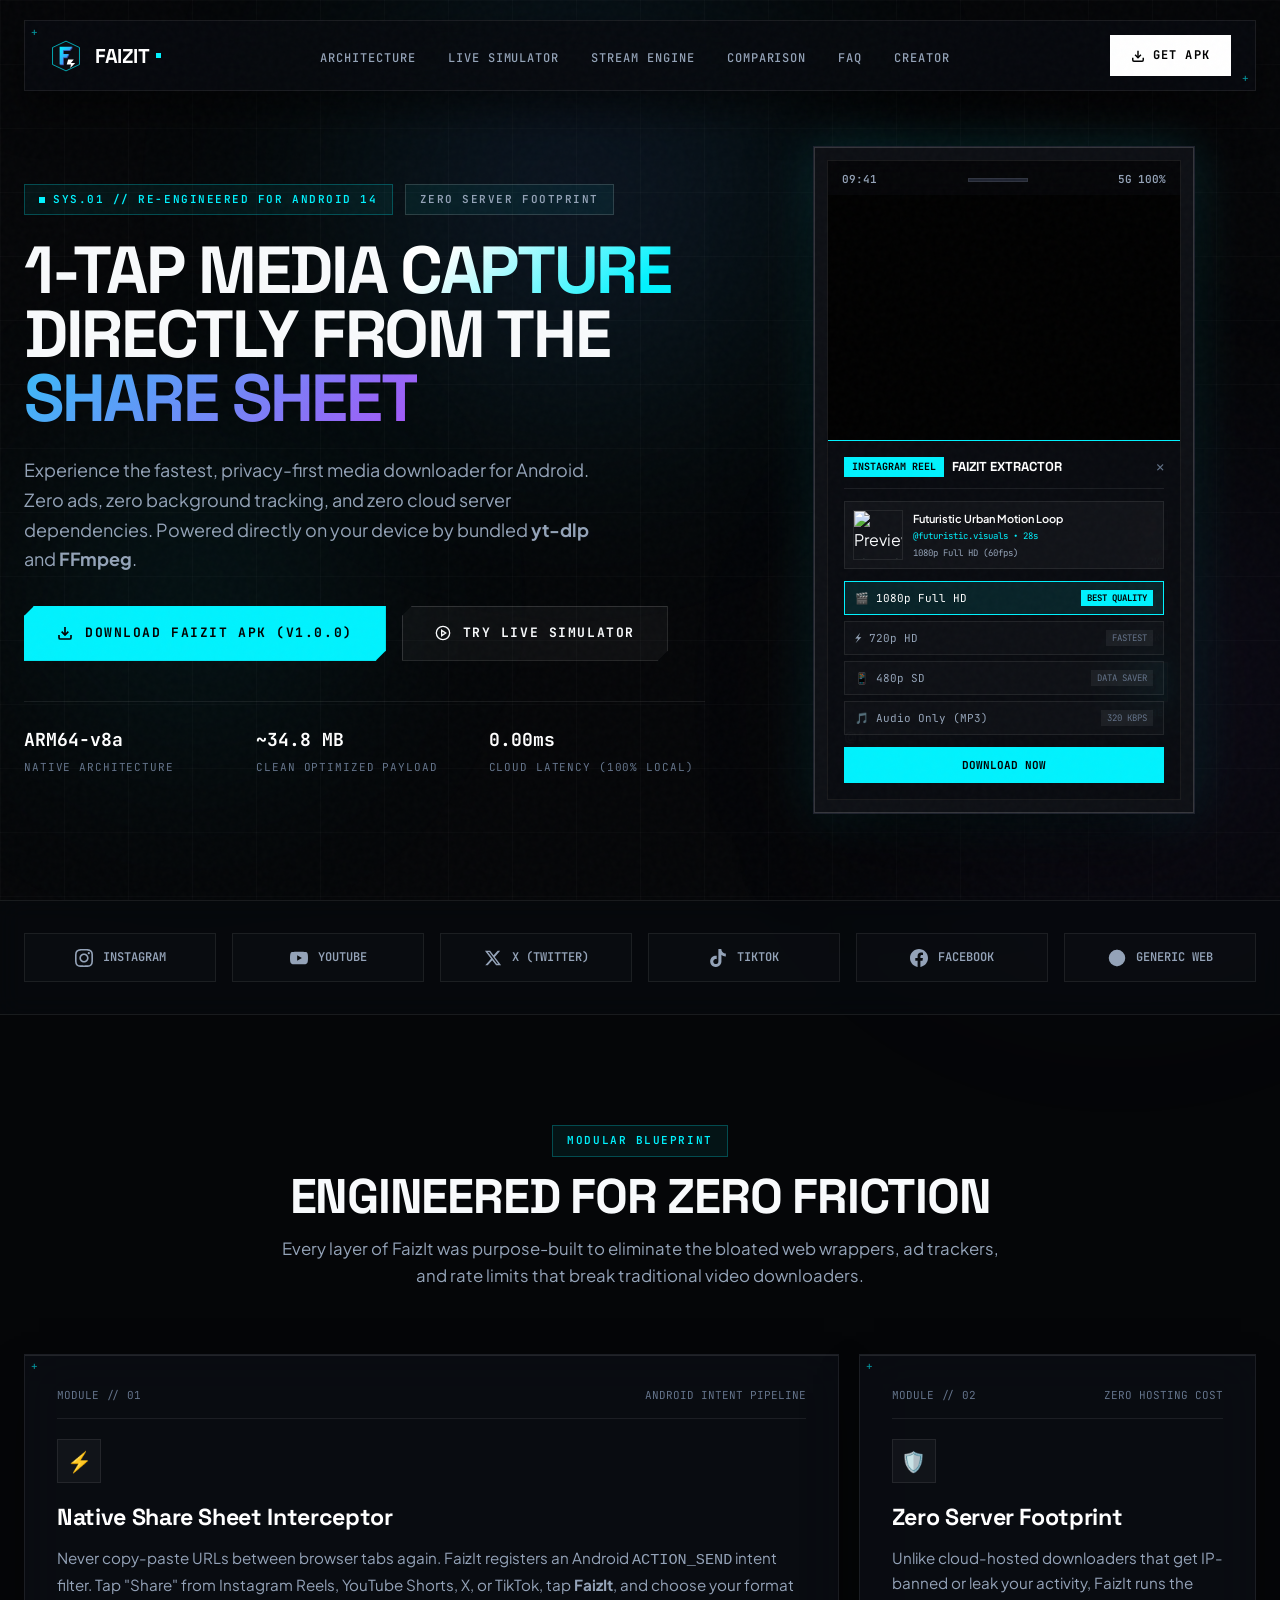
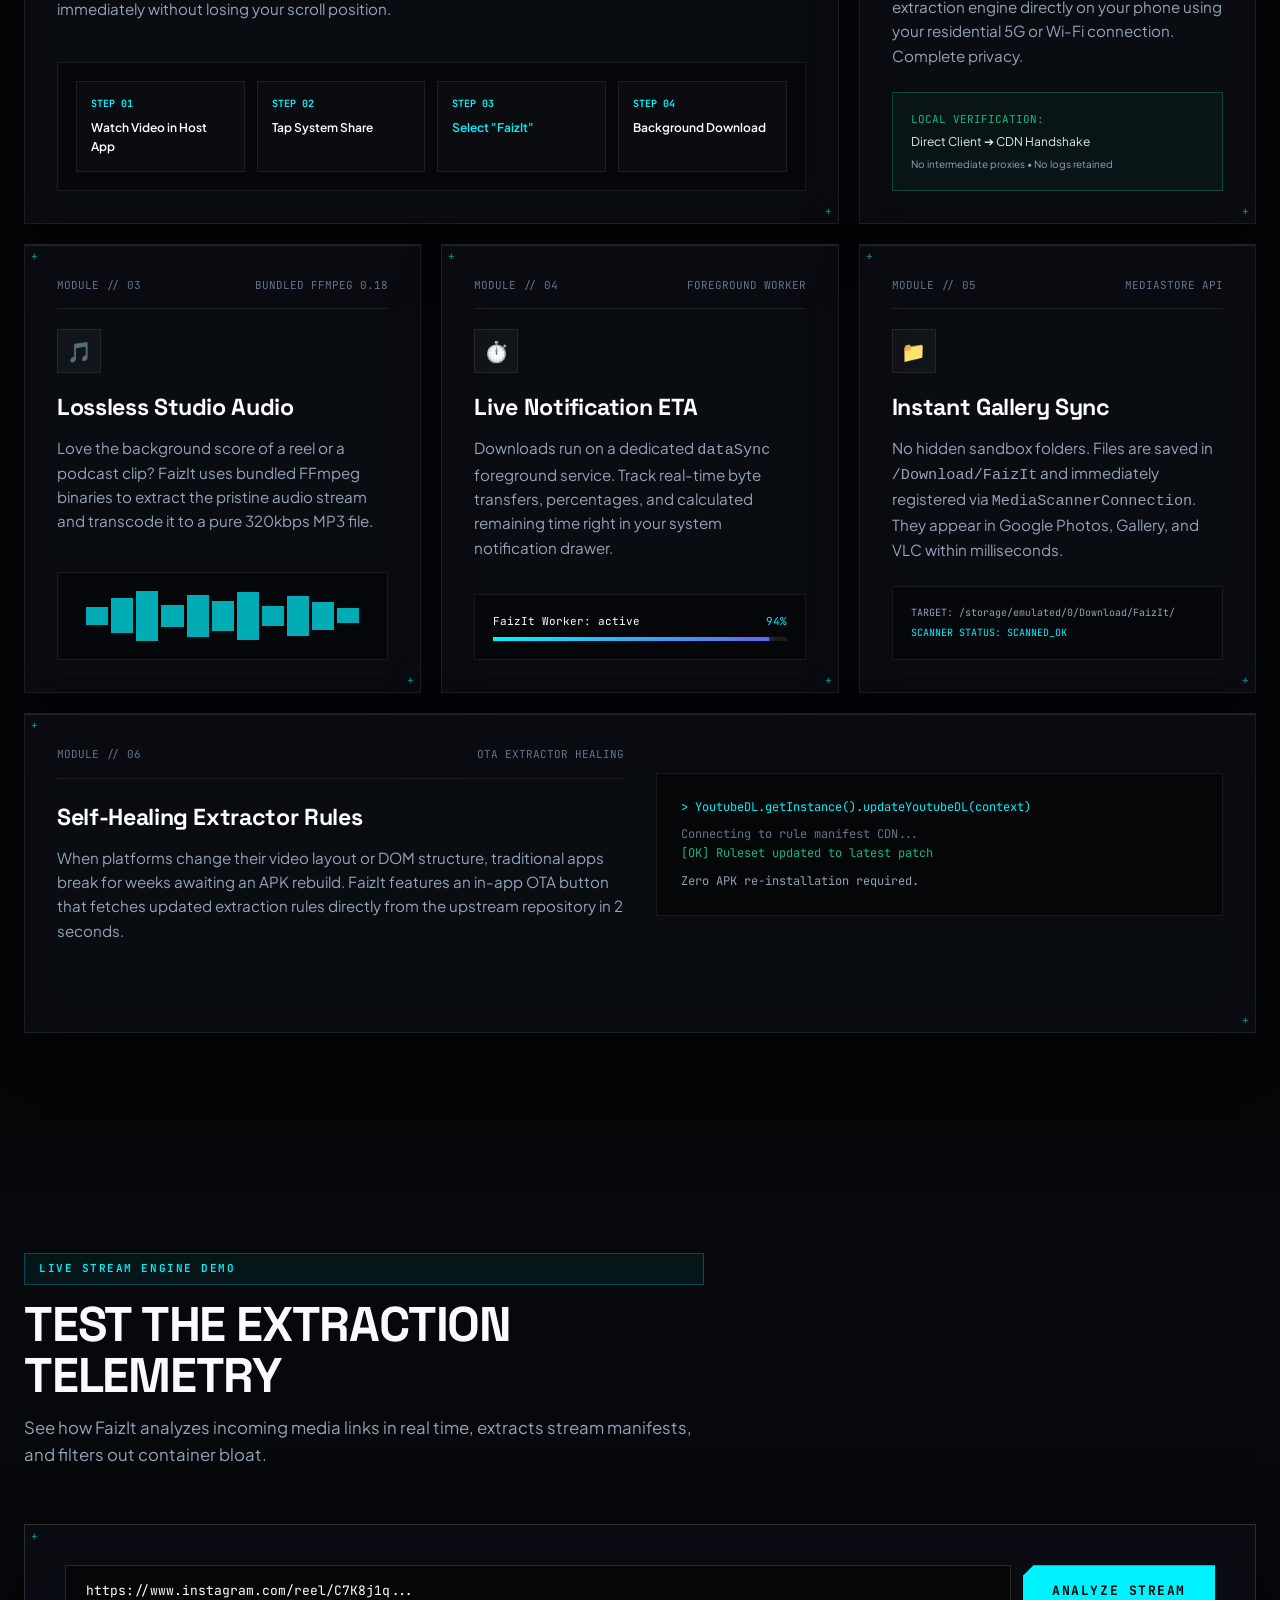
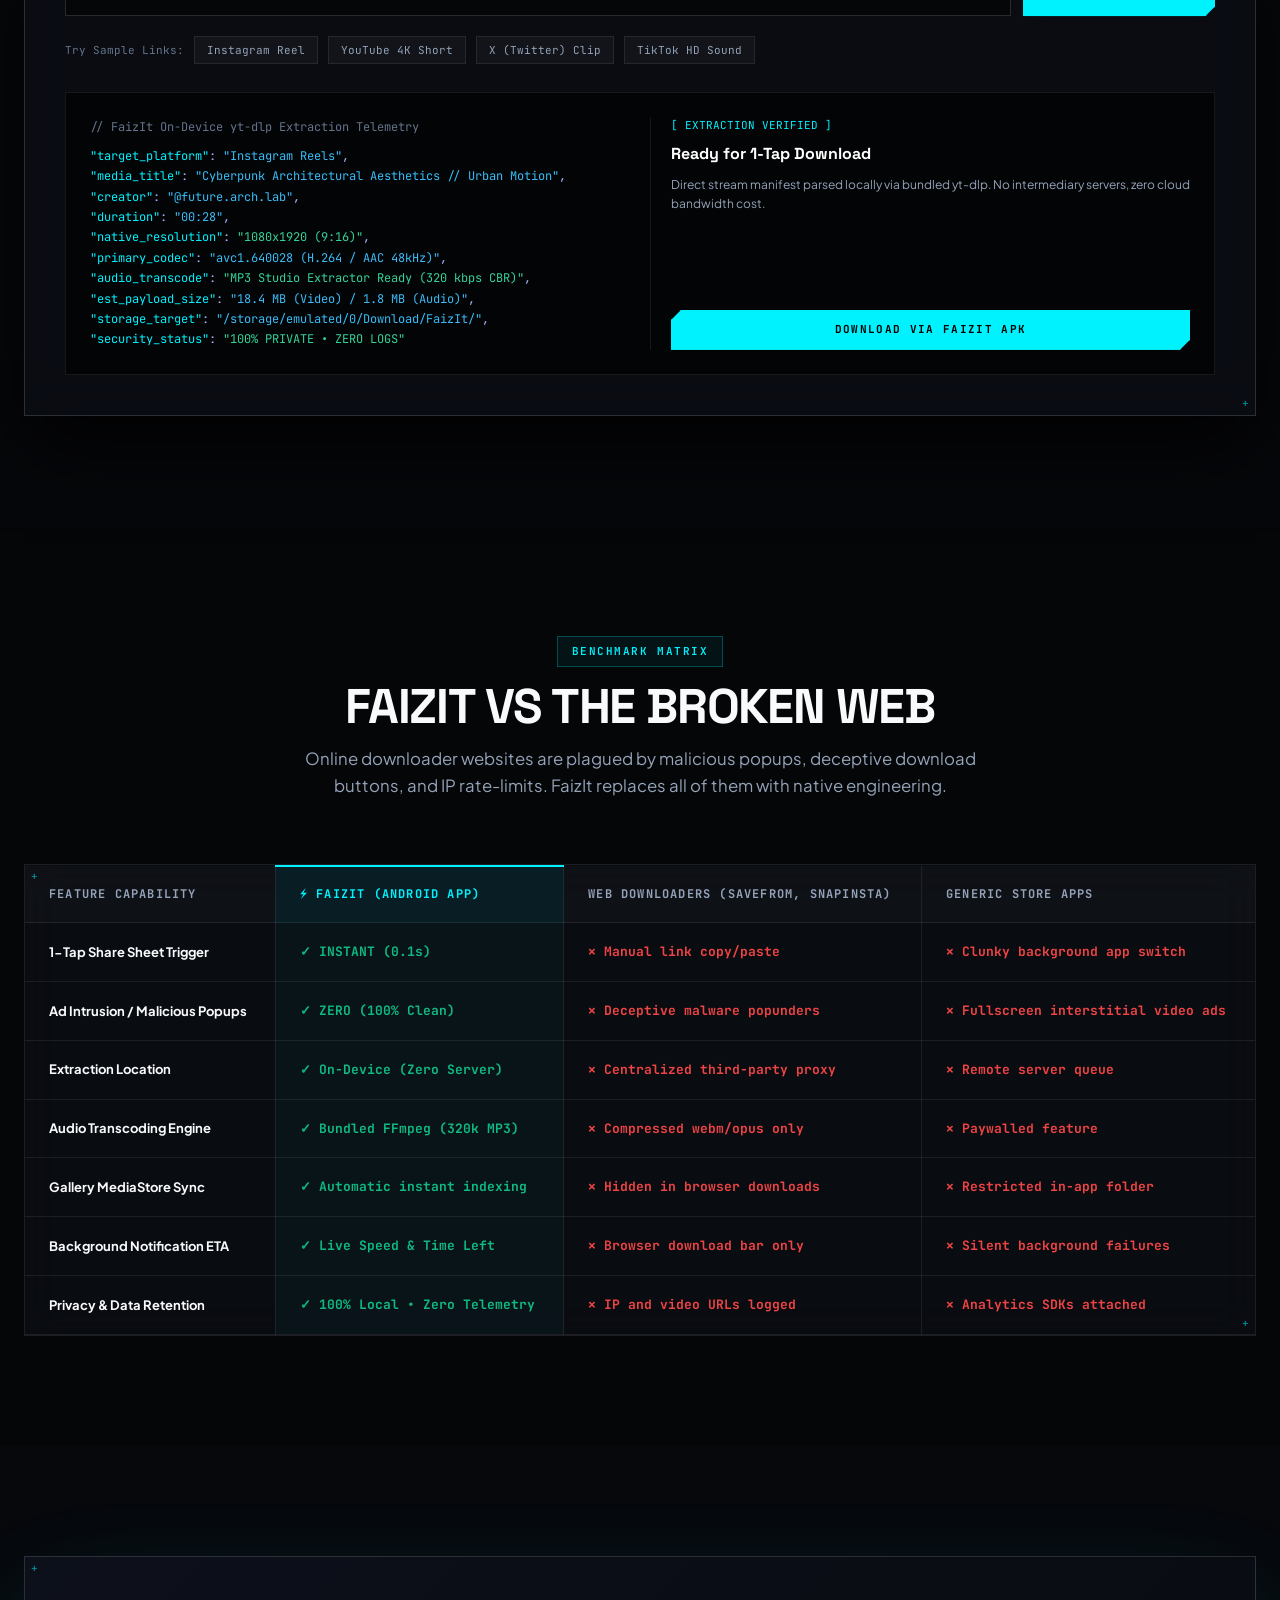
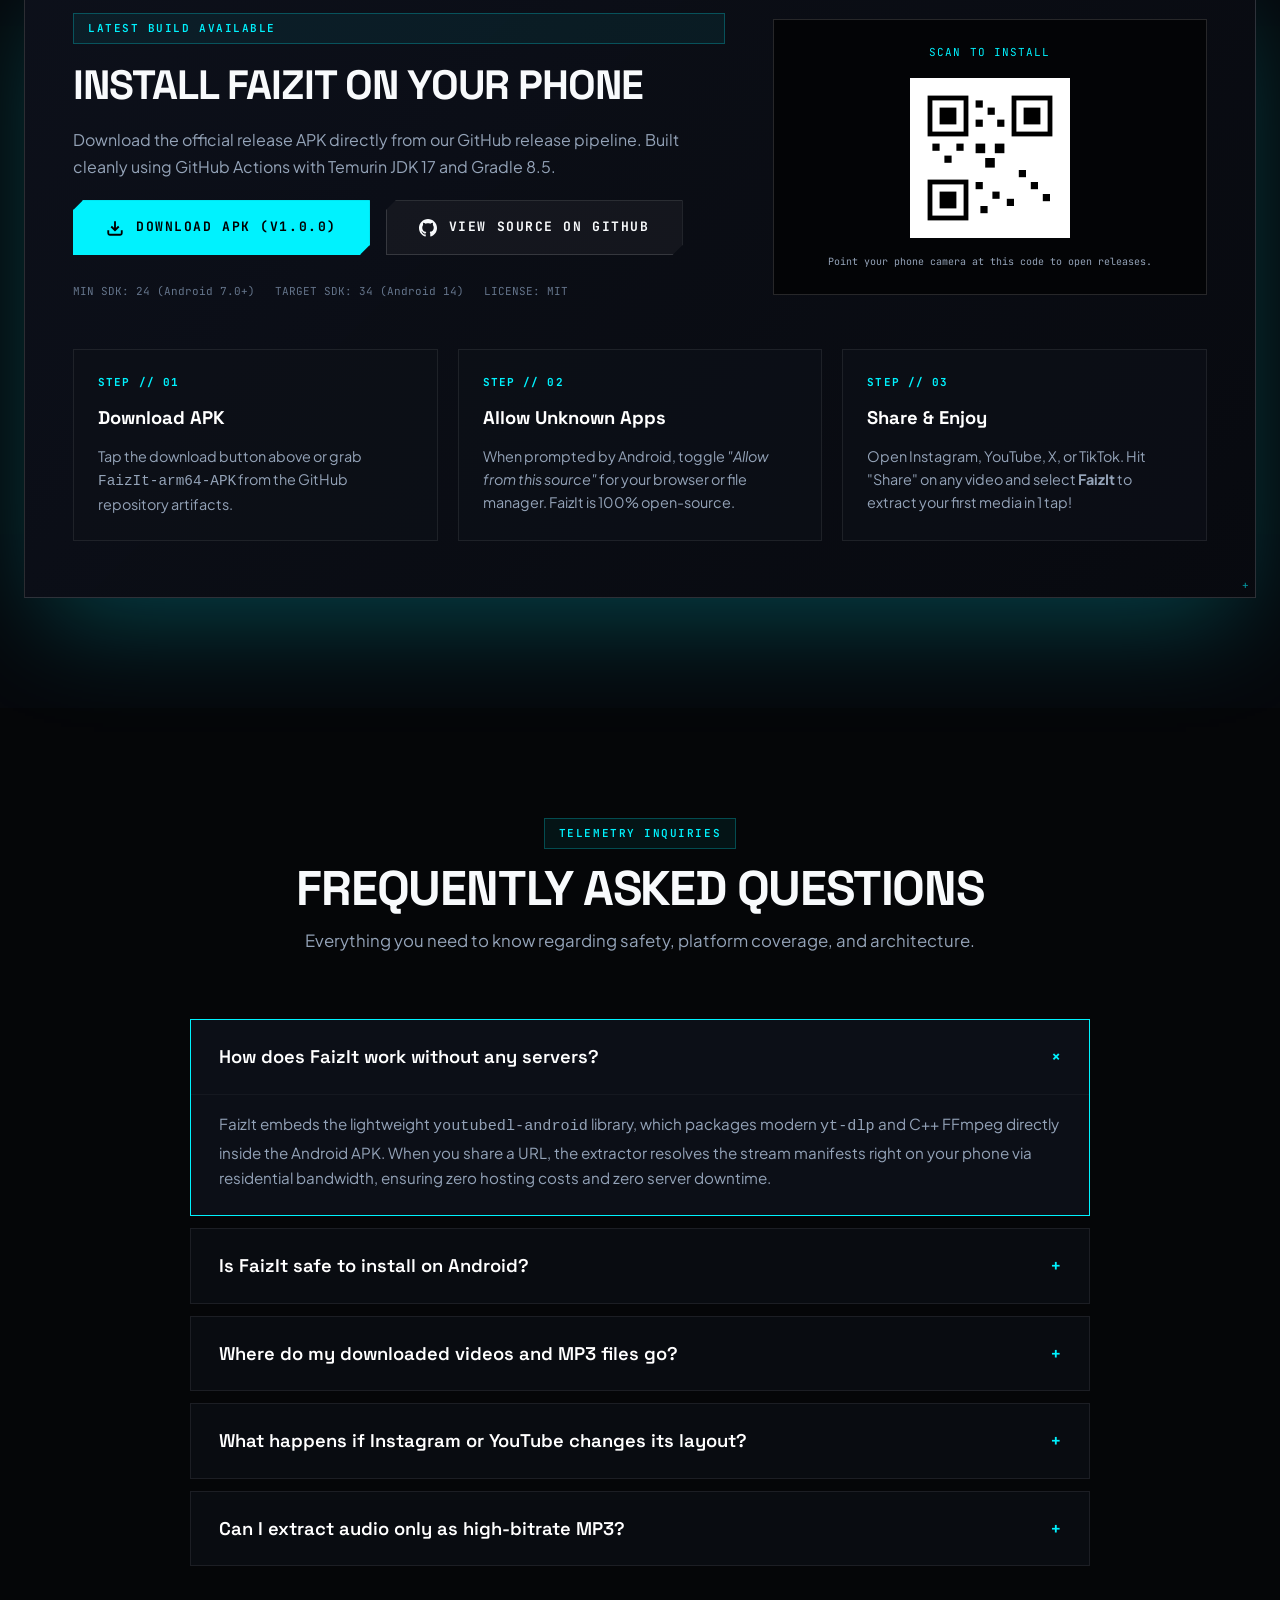
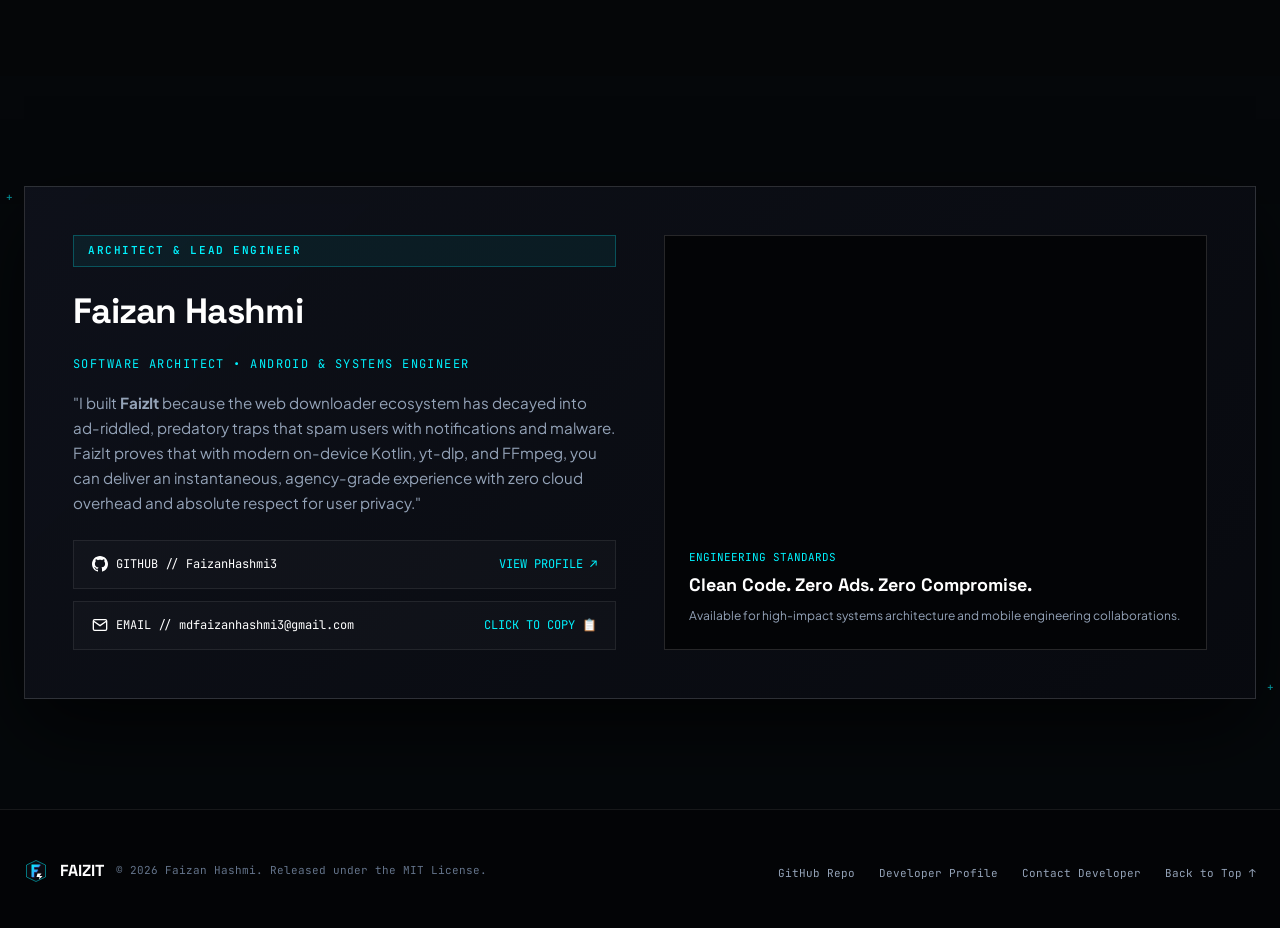
==== website/index.html @ c13c655e "feat: rebrand to FaizIt, update vector logo, and build Awwwards-tier dark glassmorphism marketing we" ====
<!DOCTYPE html>
<html lang="en">
<head>
  <meta charset="UTF-8">
  <meta name="viewport" content="width=device-width, initial-scale=1.0">
  <title>FaizIt — Ultra-Fast 1-Tap Media Extractor & Downloader for Android</title>
  
  <!-- SEO & OpenGraph Metadata -->
  <meta name="description" content="FaizIt is a high-performance, privacy-first Android application that enables instant, 1-tap video and audio extraction from Instagram Reels, YouTube, X (Twitter), TikTok, and Facebook directly via Android's native Share Sheet. Architected by Faizan Hashmi.">
  <meta name="keywords" content="FaizIt, Video Downloader, Android APK, Instagram Reels Downloader, YouTube Shorts Downloader, yt-dlp Android, Faizan Hashmi">
  <meta name="author" content="Faizan Hashmi">
  <meta property="og:title" content="FaizIt — 1-Tap Media Extractor for Android">
  <meta property="og:description" content="Instant 1-tap media downloader with zero server latency, on-device yt-dlp + FFmpeg engine, and native Share Sheet overlay.">
  <meta property="og:type" content="website">
  <meta property="og:image" content="https://images.unsplash.com/photo-1618005182384-a83a8bd57fbe?auto=format&fit=crop&w=1200&q=80">
  
  <!-- Favicon matching the brand logo -->
  <link rel="icon" type="image/svg+xml" href="favicon.svg">
  
  <!-- Stylesheets -->
  <link rel="stylesheet" href="style.css">
</head>
<body>

  <!-- Film Grain Overlay for physical tactile texture -->
  <div class="noise-overlay" aria-hidden="true"></div>

  <!-- Cyber Grid Blueprint -->
  <div class="bg-blueprint" aria-hidden="true"></div>

  <!-- Ambient Light Orbs for Glassmorphism Depth -->
  <div class="ambient-glow-1" aria-hidden="true"></div>
  <div class="ambient-glow-2" aria-hidden="true"></div>
  <div class="ambient-glow-3" aria-hidden="true"></div>

  <!-- ==========================================================================
       NAVIGATION BAR (SHARP FLOATING OBSIDIAN BEZEL)
       ========================================================================== -->
  <header class="nav-wrapper">
    <div class="container">
      <nav class="nav-inner glass-panel crosshair-corner">
        <a href="#hero" class="brand-link" aria-label="FaizIt Home">
          <img src="favicon.svg" alt="FaizIt Logo" class="brand-logo-img">
          <span class="brand-title">FAIZIT<span class="brand-dot"></span></span>
        </a>

        <ul class="nav-links">
          <li><a href="#features">Architecture</a></li>
          <li><a href="#simulator">Live Simulator</a></li>
          <li><a href="#sandbox">Stream Engine</a></li>
          <li><a href="#matrix">Comparison</a></li>
          <li><a href="#faq">FAQ</a></li>
          <li><a href="#creator">Creator</a></li>
        </ul>

        <div class="nav-actions">
          <a href="#download" class="btn-nav-download">
            <svg width="14" height="14" viewBox="0 0 24 24" fill="none" stroke="currentColor" stroke-width="2.5"><path d="M21 15v4a2 2 0 0 1-2 2H5a2 2 0 0 1-2-2v-4"/><polyline points="7 10 12 15 17 10"/><line x1="12" y1="15" x2="12" y2="3"/></svg>
            GET APK
          </a>
          <button class="mobile-menu-toggle" aria-expanded="false" aria-label="Toggle navigation">
            ☰ MENU
          </button>
        </div>
      </nav>
    </div>
  </header>

  <!-- ==========================================================================
       HERO SECTION: 1-TAP MEDIA EXTRACTOR
       ========================================================================== -->
  <section id="hero" class="hero-section">
    <div class="container">
      <div class="hero-grid">
        
        <!-- Left: Textual Telemetry & Core Proposition -->
        <div class="hero-content">
          <div class="hero-eyebrow-row">
            <span class="badge-telemetry">
              <span class="pulse-dot"></span>
              SYS.01 // RE-ENGINEERED FOR ANDROID 14
            </span>
            <span class="badge-telemetry" style="border-color: rgba(255,255,255,0.15); color: var(--text-secondary);">
              ZERO SERVER FOOTPRINT
            </span>
          </div>

          <h1 class="hero-title">
            1-Tap Media <span class="gradient-text-cyan">Capture</span> Directly from the <span class="gradient-text-purple">Share Sheet</span>
          </h1>

          <p class="hero-description">
            Experience the fastest, privacy-first media downloader for Android. Zero ads, zero background tracking, and zero cloud server dependencies. Powered directly on your device by bundled <strong>yt-dlp</strong> and <strong>FFmpeg</strong>.
          </p>

          <div class="hero-cta-group">
            <a href="#download" class="btn-chamfer">
              <svg width="16" height="16" viewBox="0 0 24 24" fill="none" stroke="currentColor" stroke-width="2.5"><path d="M21 15v4a2 2 0 0 1-2 2H5a2 2 0 0 1-2-2v-4"/><polyline points="7 10 12 15 17 10"/><line x1="12" y1="15" x2="12" y2="3"/></svg>
              DOWNLOAD FAIZIT APK (v1.0.0)
            </a>
            <a href="#simulator" class="btn-chamfer btn-chamfer-secondary">
              <svg width="16" height="16" viewBox="0 0 24 24" fill="none" stroke="currentColor" stroke-width="2"><circle cx="12" cy="12" r="10"/><polygon points="10 8 16 12 10 16 10 8"/></svg>
              TRY LIVE SIMULATOR
            </a>
          </div>

          <!-- Technical Specs Strip -->
          <div class="hero-specs-row">
            <div class="spec-item">
              <span class="spec-val">ARM64-v8a</span>
              <span class="spec-lbl">Native Architecture</span>
            </div>
            <div class="spec-item">
              <span class="spec-val">~34.8 MB</span>
              <span class="spec-lbl">Clean Optimized Payload</span>
            </div>
            <div class="spec-item">
              <span class="spec-val">0.00ms</span>
              <span class="spec-lbl">Cloud Latency (100% Local)</span>
            </div>
          </div>
        </div>

        <!-- Right: Interactive Smartphone Chassis Mockup -->
        <div class="phone-mockup-wrapper" id="simulator">
          <div class="phone-outer-chassis">
            <div class="phone-screen">
              
              <!-- System Status Bar -->
              <div class="phone-status-bar">
                <span>09:41</span>
                <div class="phone-camera-hole"></div>
                <div style="display: flex; gap: 6px; align-items: center;">
                  <span>5G</span>
                  <span>100%</span>
                </div>
              </div>

              <!-- Host App View (Simulated Instagram / Video Stream) -->
              <div class="phone-host-app">
                <div class="host-app-overlay"></div>

                <!-- Host App Right-Hand Floating Actions -->
                <div class="host-side-actions">
                  <div class="host-action-btn">
                    <div class="host-icon-circle">❤️</div>
                    <span>142K</span>
                  </div>
                  <div class="host-action-btn">
                    <div class="host-icon-circle">💬</div>
                    <span>1.8K</span>
                  </div>
                  <!-- The Trigger for FaizIt -->
                  <button class="host-action-btn share-active" id="simShareTrigger" title="Click to simulate Share to FaizIt">
                    <div class="host-icon-circle">
                      <svg width="18" height="18" viewBox="0 0 24 24" fill="none" stroke="currentColor" stroke-width="2.5"><circle cx="18" cy="5" r="3"/><circle cx="6" cy="12" r="3"/><circle cx="18" cy="19" r="3"/><line x1="8.59" y1="13.51" x2="15.42" y2="17.49"/><line x1="15.41" y1="6.51" x2="8.59" y2="10.49"/></svg>
                    </div>
                    <span style="color: var(--accent-cyan); font-weight: 700;">SHARE</span>
                  </button>
                </div>

                <!-- Bottom User Attribution -->
                <div class="host-caption">
                  <div class="host-user">
                    <span>@futuristic.visuals</span>
                    <span style="font-size: 10px; color: var(--accent-cyan);">• Follow</span>
                  </div>
                  <p class="host-desc">Supersonic neon flow in high density. Tap the glowing Share button to extract! ⚡</p>
                </div>

                <!-- FaizIt Transparent Bottom Sheet Overlay (Interactive) -->
                <div class="sim-sheet-container" id="simBottomSheet">
                  <div class="sim-sheet-header">
                    <div style="display: flex; align-items: center; gap: 8px;">
                      <span class="sim-sheet-badge">INSTAGRAM REEL</span>
                      <span class="sim-sheet-title">FAIZIT EXTRACTOR</span>
                    </div>
                    <button id="simSheetClose" style="background: none; border: none; color: #64748B; font-family: var(--font-mono); font-size: 14px; cursor: pointer;">✕</button>
                  </div>

                  <!-- Video Preview Card -->
                  <div class="sim-meta-card">
                    <img src="https://images.unsplash.com/photo-1618005182384-a83a8bd57fbe?auto=format&fit=crop&w=120&q=80" alt="Preview Thumbnail" class="sim-meta-thumb">
                    <div class="sim-meta-info">
                      <span class="sim-meta-title" id="simMetaTitle">Futuristic Urban Motion Loop</span>
                      <span class="sim-meta-channel">@futuristic.visuals • 28s</span>
                      <span style="font-family: var(--font-mono); font-size: 9px; color: #94A3B8;" id="simMetaFormat">1080p Full HD (60fps)</span>
                    </div>
                  </div>

                  <!-- Sharp Format Selector List -->
                  <div class="sim-formats-list">
                    <button class="sim-format-btn active" data-format="1080p">
                      <span>🎬 1080p Full HD</span>
                      <span class="format-tag">BEST QUALITY</span>
                    </button>
                    <button class="sim-format-btn" data-format="720p">
                      <span>⚡ 720p HD</span>
                      <span class="format-tag">FASTEST</span>
                    </button>
                    <button class="sim-format-btn" data-format="480p">
                      <span>📱 480p SD</span>
                      <span class="format-tag">DATA SAVER</span>
                    </button>
                    <button class="sim-format-btn" data-format="audio">
                      <span>🎵 Audio Only (MP3)</span>
                      <span class="format-tag">320 KBPS</span>
                    </button>
                  </div>

                  <!-- Download Progress Bar Box -->
                  <div class="sim-progress-box" id="simProgressBox" style="display: none;">
                    <div class="sim-progress-stats">
                      <span id="simProgressPercent">0%</span>
                      <span id="simProgressSpeed">18.4 MB/s • ETA: 2s</span>
                    </div>
                    <div class="sim-progress-track">
                      <div class="sim-progress-fill" id="simProgressFill"></div>
                    </div>
                  </div>

                  <!-- Action Trigger -->
                  <button class="sim-action-btn" id="simDownloadAction">DOWNLOAD NOW</button>
                </div>

              </div>

            </div>
          </div>
        </div>

      </div>
    </div>
  </section>

  <!-- ==========================================================================
       SUPPORTED PLATFORMS MARQUEE (NO APPS RESTRICTED)
       ========================================================================== -->
  <section class="platforms-strip">
    <div class="container">
      <div class="platform-grid">
        <div class="platform-card">
          <svg viewBox="0 0 24 24"><path d="M12 2.163c3.204 0 3.584.012 4.85.07 3.252.148 4.771 1.691 4.919 4.919.058 1.265.069 1.645.069 4.849 0 3.205-.012 3.584-.069 4.849-.149 3.225-1.664 4.771-4.919 4.919-1.266.058-1.644.07-4.85.07-3.204 0-3.584-.012-4.849-.07-3.26-.149-4.771-1.699-4.919-4.92-.058-1.265-.07-1.644-.07-4.849 0-3.204.013-3.583.07-4.849.149-3.227 1.664-4.771 4.919-4.919 1.266-.057 1.645-.069 4.849-.069zm0-2.163c-3.259 0-3.667.014-4.947.072-4.358.2-6.78 2.618-6.98 6.98-.059 1.281-.073 1.689-.073 4.948 0 3.259.014 3.668.072 4.948.2 4.358 2.618 6.78 6.98 6.98 1.281.058 1.689.072 4.948.072 3.259 0 3.668-.014 4.948-.072 4.354-.2 6.782-2.618 6.979-6.98.059-1.28.073-1.689.073-4.948 0-3.259-.014-3.667-.072-4.947-.196-4.354-2.617-6.78-6.979-6.98-1.281-.059-1.69-.073-4.949-.073zm0 5.838c-3.403 0-6.162 2.759-6.162 6.162s2.759 6.163 6.162 6.163 6.162-2.759 6.162-6.163c0-3.403-2.759-6.162-6.162-6.162zm0 10.162c-2.209 0-4-1.79-4-4 0-2.209 1.791-4 4-4s4 1.791 4 4c0 2.21-1.791 4-4 4zm6.406-11.845c-.796 0-1.441.645-1.441 1.44s.645 1.44 1.441 1.44c.795 0 1.439-.645 1.439-1.44s-.644-1.44-1.439-1.44z"/></svg>
          <span>INSTAGRAM</span>
        </div>
        <div class="platform-card">
          <svg viewBox="0 0 24 24"><path d="M23.498 6.186a3.016 3.016 0 0 0-2.122-2.136C19.505 3.545 12 3.545 12 3.545s-7.505 0-9.377.505A3.017 3.017 0 0 0 .502 6.186C0 8.07 0 12 0 12s0 3.93.502 5.814a3.016 3.016 0 0 0 2.122 2.136c1.871.505 9.376.505 9.376.505s7.505 0 9.377-.505a3.015 3.015 0 0 0 2.122-2.136C24 15.93 24 12 24 12s0-3.93-.502-5.814zM9.545 15.568V8.432L15.818 12l-6.273 3.568z"/></svg>
          <span>YOUTUBE</span>
        </div>
        <div class="platform-card">
          <svg viewBox="0 0 24 24"><path d="M18.244 2.25h3.308l-7.227 8.26 8.502 11.24H16.17l-5.214-6.817L4.99 21.75H1.68l7.73-8.835L1.254 2.25H8.08l4.713 6.231zm-1.161 17.52h1.833L7.084 4.126H5.117z"/></svg>
          <span>X (TWITTER)</span>
        </div>
        <div class="platform-card">
          <svg viewBox="0 0 24 24"><path d="M12.525.02c1.31-.02 2.61-.01 3.91-.02.08 1.53.63 3.09 1.75 4.17 1.12 1.11 2.7 1.62 4.24 1.79v4.03c-1.44-.05-2.89-.35-4.2-.97-.57-.26-1.1-.59-1.62-.93-.01 2.92.01 5.84-.02 8.75-.08 1.4-.54 2.79-1.35 3.94-1.31 1.92-3.58 3.17-5.91 3.21-1.43.08-2.86-.31-4.08-1.03-2.02-1.19-3.44-3.37-3.65-5.71-.02-.5-.03-1-.01-1.49.18-1.9 1.12-3.72 2.58-4.96 1.66-1.44 3.98-2.13 6.15-1.72.02 1.48-.04 2.96-.04 4.44-.99-.32-2.15-.23-3.02.37-.63.41-1.11 1.04-1.36 1.75-.21.51-.24 1.07-.14 1.61.24 1.64 1.82 3.02 3.5 2.87 1.12-.01 2.19-.66 2.77-1.61.19-.33.4-.67.41-1.06.1-1.79.06-3.57.07-5.36.01-4.03-.01-8.05.02-12.07z"/></svg>
          <span>TIKTOK</span>
        </div>
        <div class="platform-card">
          <svg viewBox="0 0 24 24"><path d="M24 12.073c0-6.627-5.373-12-12-12s-12 5.373-12 12c0 5.99 4.388 10.954 10.125 11.854v-8.385H7.078v-3.47h3.047V9.43c0-3.007 1.792-4.669 4.533-4.669 1.312 0 2.686.235 2.686.235v2.953H15.83c-1.491 0-1.956.925-1.956 1.874v2.25h3.328l-.532 3.47h-2.796v8.385C19.612 23.027 24 18.062 24 12.073z"/></svg>
          <span>FACEBOOK</span>
        </div>
        <div class="platform-card">
          <svg viewBox="0 0 24 24" fill="none" stroke="currentColor" stroke-width="2"><circle cx="12" cy="12" r="10"/><line x1="2" y1="12" x2="22" y2="12"/><path d="M12 2a15.3 15.3 0 0 1 4 10 15.3 15.3 0 0 1-4 10 15.3 15.3 0 0 1-4-10 15.3 15.3 0 0 1 4-10z"/></svg>
          <span>GENERIC WEB</span>
        </div>
      </div>
    </div>
  </section>

  <!-- ==========================================================================
       ARCHITECTURAL PILLARS (BENTO GRID - STRICT NULL-RADIUS)
       ========================================================================== -->
  <section id="features" class="section-block">
    <div class="container">
      <div class="section-header-centered">
        <span class="badge-telemetry">MODULAR BLUEPRINT</span>
        <h2 class="section-title">Engineered For Zero Friction</h2>
        <p class="section-subtitle">
          Every layer of FaizIt was purpose-built to eliminate the bloated web wrappers, ad trackers, and rate limits that break traditional video downloaders.
        </p>
      </div>

      <div class="bento-features-grid">
        
        <!-- Pillar 1: Native Share Sheet Interceptor (Span 8) -->
        <div class="bento-card bento-span-8 glass-panel crosshair-corner">
          <div>
            <div class="card-top-meta">
              <span>MODULE // 01</span>
              <span>ANDROID INTENT PIPELINE</span>
            </div>
            <div class="card-icon-box">⚡</div>
            <h3 class="card-headline">Native Share Sheet Interceptor</h3>
            <p class="card-copy">
              Never copy-paste URLs between browser tabs again. FaizIt registers an Android <code>ACTION_SEND</code> intent filter. Tap "Share" from Instagram Reels, YouTube Shorts, X, or TikTok, tap <strong>FaizIt</strong>, and choose your format immediately without losing your scroll position.
            </p>
          </div>

          <div class="card-visual-slot">
            <div class="share-flow-pipeline">
              <div class="pipeline-step">
                <span class="pipeline-num">STEP 01</span>
                <span class="pipeline-text">Watch Video in Host App</span>
              </div>
              <div class="pipeline-step">
                <span class="pipeline-num">STEP 02</span>
                <span class="pipeline-text">Tap System Share</span>
              </div>
              <div class="pipeline-step">
                <span class="pipeline-num">STEP 03</span>
                <span class="pipeline-text" style="color: var(--accent-cyan);">Select "FaizIt"</span>
              </div>
              <div class="pipeline-step">
                <span class="pipeline-num">STEP 04</span>
                <span class="pipeline-text">Background Download</span>
              </div>
            </div>
          </div>
        </div>

        <!-- Pillar 2: 100% On-Device Extraction (Span 4) -->
        <div class="bento-card bento-span-4 glass-panel crosshair-corner">
          <div>
            <div class="card-top-meta">
              <span>MODULE // 02</span>
              <span>ZERO HOSTING COST</span>
            </div>
            <div class="card-icon-box">🛡️</div>
            <h3 class="card-headline">Zero Server Footprint</h3>
            <p class="card-copy">
              Unlike cloud-hosted downloaders that get IP-banned or leak your activity, FaizIt runs the extraction engine directly on your phone using your residential 5G or Wi-Fi connection. Complete privacy.
            </p>
          </div>

          <div class="card-visual-slot" style="background: rgba(16, 185, 129, 0.05); border-color: rgba(16, 185, 129, 0.3);">
            <div style="font-family: var(--font-mono); font-size: 11px; color: #10B981; margin-bottom: 4px;">LOCAL VERIFICATION:</div>
            <div style="font-size: 12px; color: #E2E8F0;">Direct Client ➔ CDN Handshake</div>
            <div style="font-size: 10px; color: #94A3B8; margin-top: 4px;">No intermediate proxies • No logs retained</div>
          </div>
        </div>

        <!-- Pillar 3: Studio MP3 Audio Extractor (Span 4) -->
        <div class="bento-card bento-span-4 glass-panel crosshair-corner">
          <div>
            <div class="card-top-meta">
              <span>MODULE // 03</span>
              <span>BUNDLED FFMPEG 0.18</span>
            </div>
            <div class="card-icon-box">🎵</div>
            <h3 class="card-headline">Lossless Studio Audio</h3>
            <p class="card-copy">
              Love the background score of a reel or a podcast clip? FaizIt uses bundled FFmpeg binaries to extract the pristine audio stream and transcode it to a pure 320kbps MP3 file.
            </p>
          </div>

          <div class="card-visual-slot">
            <div class="audio-waveform-visual" id="waveformViz">
              <div class="wave-bar" style="height: 35%;"></div>
              <div class="wave-bar" style="height: 70%;"></div>
              <div class="wave-bar" style="height: 100%;"></div>
              <div class="wave-bar" style="height: 45%;"></div>
              <div class="wave-bar" style="height: 85%;"></div>
              <div class="wave-bar" style="height: 60%;"></div>
              <div class="wave-bar" style="height: 95%;"></div>
              <div class="wave-bar" style="height: 40%;"></div>
              <div class="wave-bar" style="height: 80%;"></div>
              <div class="wave-bar" style="height: 55%;"></div>
              <div class="wave-bar" style="height: 30%;"></div>
            </div>
          </div>
        </div>

        <!-- Pillar 4: Android Foreground Service with Real-time ETA (Span 4) -->
        <div class="bento-card bento-span-4 glass-panel crosshair-corner">
          <div>
            <div class="card-top-meta">
              <span>MODULE // 04</span>
              <span>FOREGROUND WORKER</span>
            </div>
            <div class="card-icon-box">⏱️</div>
            <h3 class="card-headline">Live Notification ETA</h3>
            <p class="card-copy">
              Downloads run on a dedicated <code>dataSync</code> foreground service. Track real-time byte transfers, percentages, and calculated remaining time right in your system notification drawer.
            </p>
          </div>

          <div class="card-visual-slot">
            <div style="font-family: var(--font-mono); font-size: 11px; display: flex; justify-content: space-between; margin-bottom: 6px;">
              <span style="color: #FFFFFF;">FaizIt Worker: active</span>
              <span style="color: var(--accent-cyan);">94%</span>
            </div>
            <div class="sim-progress-track">
              <div class="sim-progress-fill" style="width: 94%;"></div>
            </div>
          </div>
        </div>

        <!-- Pillar 5: MediaScanner Auto-Indexing (Span 4) -->
        <div class="bento-card bento-span-4 glass-panel crosshair-corner">
          <div>
            <div class="card-top-meta">
              <span>MODULE // 05</span>
              <span>MEDIASTORE API</span>
            </div>
            <div class="card-icon-box">📁</div>
            <h3 class="card-headline">Instant Gallery Sync</h3>
            <p class="card-copy">
              No hidden sandbox folders. Files are saved in <code>/Download/FaizIt</code> and immediately registered via <code>MediaScannerConnection</code>. They appear in Google Photos, Gallery, and VLC within milliseconds.
            </p>
          </div>

          <div class="card-visual-slot" style="font-family: var(--font-mono); font-size: 10px; color: var(--text-secondary);">
            <div>TARGET: /storage/emulated/0/Download/FaizIt/</div>
            <div style="color: var(--accent-cyan); margin-top: 4px;">SCANNER STATUS: SCANNED_OK</div>
          </div>
        </div>

        <!-- Pillar 6: Over-The-Air Engine Self-Healing (Span 12) -->
        <div class="bento-card bento-span-12 glass-panel crosshair-corner">
          <div style="display: grid; grid-template-columns: 1fr 1fr; gap: 32px; align-items: center;">
            <div>
              <div class="card-top-meta">
                <span>MODULE // 06</span>
                <span>OTA EXTRACTOR HEALING</span>
              </div>
              <h3 class="card-headline">Self-Healing Extractor Rules</h3>
              <p class="card-copy">
                When platforms change their video layout or DOM structure, traditional apps break for weeks awaiting an APK rebuild. FaizIt features an in-app OTA button that fetches updated extraction rules directly from the upstream repository in 2 seconds.
              </p>
            </div>
            <div style="background: rgba(0,0,0,0.5); border: 1px solid var(--border-subtle); padding: 24px; font-family: var(--font-mono); font-size: 12px;">
              <div style="color: var(--accent-cyan); margin-bottom: 8px;">> YoutubeDL.getInstance().updateYoutubeDL(context)</div>
              <div style="color: #64748B;">Connecting to rule manifest CDN...</div>
              <div style="color: #10B981;">[OK] Ruleset updated to latest patch</div>
              <div style="color: #94A3B8; margin-top: 8px;">Zero APK re-installation required.</div>
            </div>
          </div>
        </div>

      </div>
    </div>
  </section>

  <!-- ==========================================================================
       INTERACTIVE STREAM EXTRACTION SANDBOX
       ========================================================================== -->
  <section id="sandbox" class="section-block" style="background: rgba(8, 10, 15, 0.4);">
    <div class="container">
      <div class="section-header-left">
        <span class="badge-telemetry">LIVE STREAM ENGINE DEMO</span>
        <h2 class="section-title">Test The Extraction Telemetry</h2>
        <p class="section-subtitle">
          See how FaizIt analyzes incoming media links in real time, extracts stream manifests, and filters out container bloat.
        </p>
      </div>

      <div class="sandbox-container crosshair-corner">
        <div class="sandbox-input-row">
          <input type="text" id="sandboxInput" class="sandbox-input" placeholder="Paste Instagram, YouTube, X, or TikTok video link..." value="https://www.instagram.com/reel/C7K8j1q...">
          <button id="sandboxTrigger" class="btn-chamfer" style="padding: 16px 28px;">ANALYZE STREAM</button>
        </div>

        <div class="sandbox-samples">
          <span style="font-family: var(--font-mono); font-size: 11px; color: var(--text-muted);">Try Sample Links:</span>
          <button class="sample-tag" data-type="instagram">Instagram Reel</button>
          <button class="sample-tag" data-type="youtube">YouTube 4K Short</button>
          <button class="sample-tag" data-type="twitter">X (Twitter) Clip</button>
          <button class="sample-tag" data-type="tiktok">TikTok HD Sound</button>
        </div>

        <div class="sandbox-telemetry-output" id="sandboxOutput">
          <!-- Dynamically populated by app.js -->
        </div>
      </div>
    </div>
  </section>

  <!-- ==========================================================================
       TECHNICAL COMPARISON MATRIX: FAIZIT VS THE REST
       ========================================================================== -->
  <section id="matrix" class="section-block">
    <div class="container">
      <div class="section-header-centered">
        <span class="badge-telemetry">BENCHMARK MATRIX</span>
        <h2 class="section-title">FaizIt vs The Broken Web</h2>
        <p class="section-subtitle">
          Online downloader websites are plagued by malicious popups, deceptive download buttons, and IP rate-limits. FaizIt replaces all of them with native engineering.
        </p>
      </div>

      <div class="comparison-table-wrapper crosshair-corner">
        <table class="matrix-table">
          <thead>
            <tr>
              <th>Feature Capability</th>
              <th class="highlight-col">⚡ FaizIt (Android App)</th>
              <th>Web Downloaders (SaveFrom, SnapInsta)</th>
              <th>Generic Store Apps</th>
            </tr>
          </thead>
          <tbody>
            <tr>
              <td><strong>1-Tap Share Sheet Trigger</strong></td>
              <td class="highlight-col"><span class="matrix-check">✓ INSTANT (0.1s)</span></td>
              <td><span class="matrix-cross">✕ Manual link copy/paste</span></td>
              <td><span class="matrix-cross">✕ Clunky background app switch</span></td>
            </tr>
            <tr>
              <td><strong>Ad Intrusion / Malicious Popups</strong></td>
              <td class="highlight-col"><span class="matrix-check">✓ ZERO (100% Clean)</span></td>
              <td><span class="matrix-cross">✕ Deceptive malware popunders</span></td>
              <td><span class="matrix-cross">✕ Fullscreen interstitial video ads</span></td>
            </tr>
            <tr>
              <td><strong>Extraction Location</strong></td>
              <td class="highlight-col"><span class="matrix-check">✓ On-Device (Zero Server)</span></td>
              <td><span class="matrix-cross">✕ Centralized third-party proxy</span></td>
              <td><span class="matrix-cross">✕ Remote server queue</span></td>
            </tr>
            <tr>
              <td><strong>Audio Transcoding Engine</strong></td>
              <td class="highlight-col"><span class="matrix-check">✓ Bundled FFmpeg (320k MP3)</span></td>
              <td><span class="matrix-cross">✕ Compressed webm/opus only</span></td>
              <td><span class="matrix-cross">✕ Paywalled feature</span></td>
            </tr>
            <tr>
              <td><strong>Gallery MediaStore Sync</strong></td>
              <td class="highlight-col"><span class="matrix-check">✓ Automatic instant indexing</span></td>
              <td><span class="matrix-cross">✕ Hidden in browser downloads</span></td>
              <td><span class="matrix-cross">✕ Restricted in-app folder</span></td>
            </tr>
            <tr>
              <td><strong>Background Notification ETA</strong></td>
              <td class="highlight-col"><span class="matrix-check">✓ Live Speed & Time Left</span></td>
              <td><span class="matrix-cross">✕ Browser download bar only</span></td>
              <td><span class="matrix-cross">✕ Silent background failures</span></td>
            </tr>
            <tr>
              <td><strong>Privacy & Data Retention</strong></td>
              <td class="highlight-col"><span class="matrix-check">✓ 100% Local • Zero Telemetry</span></td>
              <td><span class="matrix-cross">✕ IP and video URLs logged</span></td>
              <td><span class="matrix-cross">✕ Analytics SDKs attached</span></td>
            </tr>
          </tbody>
        </table>
      </div>
    </div>
  </section>

  <!-- ==========================================================================
       DOWNLOAD HUB & STEP-BY-STEP INSTALLATION
       ========================================================================== -->
  <section id="download" class="section-block" style="background: rgba(8, 10, 15, 0.7);">
    <div class="container">
      
      <div class="download-hub-card crosshair-corner">
        <div class="download-hub-grid">
          
          <div class="download-info-side">
            <span class="badge-telemetry">LATEST BUILD AVAILABLE</span>
            <h2 class="section-title" style="font-size: clamp(2rem, 3.2vw, 2.8rem);">Install FaizIt On Your Phone</h2>
            <p style="color: var(--text-secondary); line-height: 1.65;">
              Download the official release APK directly from our GitHub release pipeline. Built cleanly using GitHub Actions with Temurin JDK 17 and Gradle 8.5.
            </p>

            <div class="download-btn-group">
              <a href="https://github.com/FaizanHashmi3/FaizIt/releases" target="_blank" rel="noopener noreferrer" class="btn-chamfer">
                <svg width="18" height="18" viewBox="0 0 24 24" fill="none" stroke="currentColor" stroke-width="2.5"><path d="M21 15v4a2 2 0 0 1-2 2H5a2 2 0 0 1-2-2v-4"/><polyline points="7 10 12 15 17 10"/><line x1="12" y1="15" x2="12" y2="3"/></svg>
                DOWNLOAD APK (v1.0.0)
              </a>
              <a href="https://github.com/FaizanHashmi3/FaizIt" target="_blank" rel="noopener noreferrer" class="btn-chamfer btn-chamfer-secondary">
                <svg width="18" height="18" viewBox="0 0 24 24" fill="currentColor"><path d="M12 0c-6.626 0-12 5.373-12 12 0 5.302 3.438 9.8 8.207 11.387.599.111.793-.261.793-.577v-2.234c-3.338.726-4.033-1.416-4.033-1.416-.546-1.387-1.333-1.756-1.333-1.756-1.089-.745.083-.729.083-.729 1.205.084 1.839 1.237 1.839 1.237 1.07 1.834 2.807 1.304 3.492.997.107-.775.418-1.305.762-1.604-2.665-.305-5.467-1.334-5.467-5.931 0-1.311.469-2.381 1.236-3.221-.124-.303-.535-1.524.117-3.176 0 0 1.008-.322 3.301 1.23.957-.266 1.983-.399 3.003-.404 1.02.005 2.047.138 3.006.404 2.291-1.552 3.297-1.23 3.297-1.23.653 1.653.242 2.874.118 3.176.77.84 1.235 1.911 1.235 3.221 0 4.609-2.807 5.624-5.479 5.921.43.372.823 1.102.823 2.222v3.293c0 .319.192.694.801.576 4.765-1.589 8.199-6.086 8.199-11.386 0-6.627-5.373-12-12-12z"/></svg>
                VIEW SOURCE ON GITHUB
              </a>
            </div>

            <div style="display: flex; gap: 20px; font-family: var(--font-mono); font-size: 11px; color: var(--text-muted); margin-top: 8px;">
              <span>MIN SDK: 24 (Android 7.0+)</span>
              <span>TARGET SDK: 34 (Android 14)</span>
              <span>LICENSE: MIT</span>
            </div>
          </div>

          <!-- Quick QR Code for direct mobile scanning -->
          <div class="apk-qr-box">
            <div style="font-family: var(--font-mono); font-size: 11px; color: var(--accent-cyan); letter-spacing: 0.1em;">
              SCAN TO INSTALL
            </div>
            <div class="qr-placeholder">
              <!-- Geometric SVG QR Representation pointing to Repo -->
              <svg viewBox="0 0 120 120" fill="#050608">
                <!-- QR Position Detection Patterns -->
                <rect x="10" y="10" width="30" height="30" stroke="#000" stroke-width="4" fill="none"/>
                <rect x="18" y="18" width="14" height="14" fill="#000"/>
                
                <rect x="80" y="10" width="30" height="30" stroke="#000" stroke-width="4" fill="none"/>
                <rect x="88" y="18" width="14" height="14" fill="#000"/>
                
                <rect x="10" y="80" width="30" height="30" stroke="#000" stroke-width="4" fill="none"/>
                <rect x="18" y="88" width="14" height="14" fill="#000"/>
                
                <!-- Data cells -->
                <rect x="48" y="12" width="6" height="6" fill="#000"/>
                <rect x="58" y="18" width="6" height="6" fill="#000"/>
                <rect x="48" y="28" width="6" height="6" fill="#000"/>
                <rect x="66" y="28" width="6" height="6" fill="#000"/>
                
                <rect x="12" y="48" width="6" height="6" fill="#000"/>
                <rect x="22" y="58" width="6" height="6" fill="#000"/>
                <rect x="32" y="48" width="6" height="6" fill="#000"/>
                
                <rect x="48" y="48" width="8" height="8" fill="#000"/>
                <rect x="64" y="48" width="8" height="8" fill="#000"/>
                <rect x="56" y="60" width="8" height="8" fill="#000"/>
                
                <rect x="48" y="80" width="6" height="6" fill="#000"/>
                <rect x="62" y="88" width="6" height="6" fill="#000"/>
                <rect x="52" y="100" width="6" height="6" fill="#000"/>
                <rect x="74" y="94" width="6" height="6" fill="#000"/>
                <rect x="84" y="70" width="6" height="6" fill="#000"/>
                <rect x="94" y="80" width="6" height="6" fill="#000"/>
                <rect x="104" y="90" width="6" height="6" fill="#000"/>
              </svg>
            </div>
            <span style="font-family: var(--font-mono); font-size: 10px; color: var(--text-secondary);">
              Point your phone camera at this code to open releases.
            </span>
          </div>

        </div>

        <!-- 3-Step Sideloading Guide -->
        <div class="steps-grid">
          <div class="step-card">
            <span class="step-number">STEP // 01</span>
            <h4 class="step-title">Download APK</h4>
            <p class="step-desc">
              Tap the download button above or grab <code>FaizIt-arm64-APK</code> from the GitHub repository artifacts.
            </p>
          </div>
          <div class="step-card">
            <span class="step-number">STEP // 02</span>
            <h4 class="step-title">Allow Unknown Apps</h4>
            <p class="step-desc">
              When prompted by Android, toggle <em>"Allow from this source"</em> for your browser or file manager. FaizIt is 100% open-source.
            </p>
          </div>
          <div class="step-card">
            <span class="step-number">STEP // 03</span>
            <h4 class="step-title">Share & Enjoy</h4>
            <p class="step-desc">
              Open Instagram, YouTube, X, or TikTok. Hit "Share" on any video and select <strong>FaizIt</strong> to extract your first media in 1 tap!
            </p>
          </div>
        </div>

      </div>

    </div>
  </section>

  <!-- ==========================================================================
       FREQUENTLY ASKED QUESTIONS (SHARP ACCORDION)
       ========================================================================== -->
  <section id="faq" class="section-block">
    <div class="container">
      <div class="section-header-centered">
        <span class="badge-telemetry">TELEMETRY INQUIRIES</span>
        <h2 class="section-title">Frequently Asked Questions</h2>
        <p class="section-subtitle">
          Everything you need to know regarding safety, platform coverage, and architecture.
        </p>
      </div>

      <div class="faq-list">
        
        <div class="faq-item active">
          <div class="faq-question">
            <span>How does FaizIt work without any servers?</span>
            <span class="faq-toggle-icon">+</span>
          </div>
          <div class="faq-answer">
            FaizIt embeds the lightweight <code>youtubedl-android</code> library, which packages modern <code>yt-dlp</code> and C++ FFmpeg directly inside the Android APK. When you share a URL, the extractor resolves the stream manifests right on your phone via residential bandwidth, ensuring zero hosting costs and zero server downtime.
          </div>
        </div>

        <div class="faq-item">
          <div class="faq-question">
            <span>Is FaizIt safe to install on Android?</span>
            <span class="faq-toggle-icon">+</span>
          </div>
          <div class="faq-answer">
            100% safe. FaizIt contains zero advertising SDKs, zero analytics trackers, and zero remote payload downloaders. The entire codebase is completely open source under the MIT license, and builds are transparently assembled by GitHub Actions CI/CD.
          </div>
        </div>

        <div class="faq-item">
          <div class="faq-question">
            <span>Where do my downloaded videos and MP3 files go?</span>
            <span class="faq-toggle-icon">+</span>
          </div>
          <div class="faq-answer">
            Files are saved to your public phone storage at <code>/Download/FaizIt/</code>. Upon download completion, FaizIt calls the Android <code>MediaScannerConnection</code> API so your files instantly show up in Google Photos, Gallery, Apple Music, and VLC.
          </div>
        </div>

        <div class="faq-item">
          <div class="faq-question">
            <span>What happens if Instagram or YouTube changes its layout?</span>
            <span class="faq-toggle-icon">+</span>
          </div>
          <div class="faq-answer">
            Inside the FaizIt main dashboard, tap the refresh icon in the top app bar. This triggers <code>YoutubeDL.updateYoutubeDL()</code>, pulling the newest platform extraction rules over-the-air in seconds without requiring an APK update.
          </div>
        </div>

        <div class="faq-item">
          <div class="faq-question">
            <span>Can I extract audio only as high-bitrate MP3?</span>
            <span class="faq-toggle-icon">+</span>
          </div>
          <div class="faq-answer">
            Yes. FaizIt bundles the full FFmpeg executable. When you choose the "Audio Only" preset, FFmpeg extracts the high-quality audio stream and converts it directly into a clean 320kbps MP3 file.
          </div>
        </div>

      </div>
    </div>
  </section>

  <!-- ==========================================================================
       CREATOR & ARCHITECT ATTRIBUTION (FAIZAN HASHMI)
       ========================================================================== -->
  <section id="creator" class="section-block" style="background: rgba(6, 8, 12, 0.9);">
    <div class="container">
      
      <div class="creator-section-card crosshair-corner">
        <div class="creator-details">
          <span class="badge-telemetry">ARCHITECT & LEAD ENGINEER</span>
          <h2 class="creator-name">Faizan Hashmi</h2>
          <div class="creator-role">Software Architect • Android & Systems Engineer</div>
          <p class="creator-bio">
            "I built <strong>FaizIt</strong> because the web downloader ecosystem has decayed into ad-riddled, predatory traps that spam users with notifications and malware. FaizIt proves that with modern on-device Kotlin, yt-dlp, and FFmpeg, you can deliver an instantaneous, agency-grade experience with zero cloud overhead and absolute respect for user privacy."
          </p>

          <div class="creator-contacts-grid">
            <a href="https://github.com/FaizanHashmi3" target="_blank" rel="noopener noreferrer" class="contact-row-item">
              <span style="display: flex; align-items: center; gap: 8px;">
                <svg width="16" height="16" viewBox="0 0 24 24" fill="currentColor"><path d="M12 0c-6.626 0-12 5.373-12 12 0 5.302 3.438 9.8 8.207 11.387.599.111.793-.261.793-.577v-2.234c-3.338.726-4.033-1.416-4.033-1.416-.546-1.387-1.333-1.756-1.333-1.756-1.089-.745.083-.729.083-.729 1.205.084 1.839 1.237 1.839 1.237 1.07 1.834 2.807 1.304 3.492.997.107-.775.418-1.305.762-1.604-2.665-.305-5.467-1.334-5.467-5.931 0-1.311.469-2.381 1.236-3.221-.124-.303-.535-1.524.117-3.176 0 0 1.008-.322 3.301 1.23.957-.266 1.983-.399 3.003-.404 1.02.005 2.047.138 3.006.404 2.291-1.552 3.297-1.23 3.297-1.23.653 1.653.242 2.874.118 3.176.77.84 1.235 1.911 1.235 3.221 0 4.609-2.807 5.624-5.479 5.921.43.372.823 1.102.823 2.222v3.293c0 .319.192.694.801.576 4.765-1.589 8.199-6.086 8.199-11.386 0-6.627-5.373-12-12-12z"/></svg>
                GITHUB // FaizanHashmi3
              </span>
              <span style="color: var(--accent-cyan);">VIEW PROFILE ↗</span>
            </a>

            <a href="mailto:mdfaizanhashmi3@gmail.com" class="contact-row-item" id="copyEmailBtn">
              <span style="display: flex; align-items: center; gap: 8px;">
                <svg width="16" height="16" viewBox="0 0 24 24" fill="none" stroke="currentColor" stroke-width="2"><path d="M4 4h16c1.1 0 2 .9 2 2v12c0 1.1-.9 2-2 2H4c-1.1 0-2-.9-2-2V6c0-1.1.9-2 2-2z"/><polyline points="22,6 12,13 2,6"/></svg>
                EMAIL // mdfaizanhashmi3@gmail.com
              </span>
              <span style="color: var(--accent-cyan);">CLICK TO COPY 📋</span>
            </a>
          </div>
        </div>

        <div style="position: relative; border: 1px solid var(--border-medium); background: #030406; overflow: hidden; height: 100%; min-height: 280px; display: flex; flex-direction: column; justify-content: flex-end; padding: 24px; background-image: url('https://images.unsplash.com/photo-1550745165-9bc0b252726f?auto=format&fit=crop&w=800&q=80'); background-size: cover; background-position: center;">
          <div style="position: absolute; inset: 0; background: linear-gradient(to top, #030406 15%, rgba(3,4,6,0.6) 100%);"></div>
          <div style="position: relative; z-index: 2;">
            <div style="font-family: var(--font-mono); font-size: 11px; color: var(--accent-cyan); margin-bottom: 4px;">ENGINEERING STANDARDS</div>
            <div style="font-family: var(--font-display); font-size: 18px; font-weight: 700; color: #FFFFFF;">Clean Code. Zero Ads. Zero Compromise.</div>
            <p style="font-size: 12px; color: #94A3B8; margin-top: 6px;">Available for high-impact systems architecture and mobile engineering collaborations.</p>
          </div>
        </div>

      </div>

    </div>
  </section>

  <!-- ==========================================================================
       SITE FOOTER
       ========================================================================== -->
  <footer class="site-footer">
    <div class="container">
      <div class="footer-inner">
        <div style="display: flex; align-items: center; gap: 12px;">
          <img src="favicon.svg" alt="FaizIt" style="width: 24px; height: 24px;">
          <span style="font-family: var(--font-display); font-size: 16px; font-weight: 700; color: #FFFFFF;">FAIZIT</span>
          <span class="footer-copy">© 2026 Faizan Hashmi. Released under the MIT License.</span>
        </div>

        <ul class="footer-links">
          <li><a href="https://github.com/FaizanHashmi3/FaizIt" target="_blank" rel="noopener noreferrer">GitHub Repo</a></li>
          <li><a href="https://github.com/FaizanHashmi3" target="_blank" rel="noopener noreferrer">Developer Profile</a></li>
          <li><a href="mailto:mdfaizanhashmi3@gmail.com">Contact Developer</a></li>
          <li><a href="#hero">Back to Top ↑</a></li>
        </ul>
      </div>
    </div>
  </footer>

  <!-- Scripts -->
  <script src="app.js"></script>
</body>
</html>
---- website/style.css ----
/* ==========================================================================
   FAIZIT DESIGN SYSTEM: ARCHITECTURAL DARK GLASSMORPHISM (NULL-RADIUS)
   Agency Grade • Pure Precision • 0px Border-Radius • High-End Telemetry
   ========================================================================== */

@import url('https://fonts.googleapis.com/css2?family=JetBrains+Mono:wght@400;500;600;700&family=Plus+Jakarta+Sans:wght@300;400;500;600;700;800&family=Space+Grotesk:wght@400;500;600;700&display=swap');

:root {
  --bg-primary: #050608;
  --bg-secondary: #0A0C10;
  --bg-card: rgba(13, 16, 23, 0.65);
  --bg-card-hover: rgba(20, 24, 35, 0.85);
  --bg-glass-heavy: rgba(8, 10, 15, 0.85);
  --bg-glass-subtle: rgba(255, 255, 255, 0.025);
  
  --border-subtle: rgba(255, 255, 255, 0.08);
  --border-medium: rgba(255, 255, 255, 0.14);
  --border-bright: rgba(255, 255, 255, 0.28);
  --border-accent: rgba(0, 242, 254, 0.4);
  
  --accent-cyan: #00F2FE;
  --accent-blue: #38BDF8;
  --accent-indigo: #6366F1;
  --accent-violet: #8B5CF6;
  --accent-purple: #A855F7;
  --accent-emerald: #10B981;
  --accent-amber: #F59E0B;
  
  --text-primary: #F8FAFC;
  --text-secondary: #94A3B8;
  --text-muted: #64748B;
  --text-highlight: #FFFFFF;
  
  --font-display: 'Space Grotesk', -apple-system, sans-serif;
  --font-body: 'Plus Jakarta Sans', -apple-system, sans-serif;
  --font-mono: 'JetBrains Mono', monospace;

  --ease-spring: cubic-bezier(0.16, 1, 0.3, 1);
  --ease-smooth: cubic-bezier(0.25, 0.1, 0.25, 1);
}

/* Global Reset & Box Sizing */
*, *::before, *::after {
  box-sizing: border-box;
  margin: 0;
  padding: 0;
  border-radius: 0 !important; /* STRICT NULL-RADIUS DIRECTIVE */
}

html {
  font-size: 16px;
  scroll-behavior: smooth;
  background-color: var(--bg-primary);
  color: var(--text-primary);
  text-rendering: optimizeLegibility;
  -webkit-font-smoothing: antialiased;
}

body {
  font-family: var(--font-body);
  background-color: var(--bg-primary);
  overflow-x: hidden;
  position: relative;
  line-height: 1.6;
}

/* Subtle Film Grain Overlay */
.noise-overlay {
  position: fixed;
  inset: 0;
  width: 100%;
  height: 100%;
  pointer-events: none;
  z-index: 9999;
  opacity: 0.025;
  background-image: url("data:image/svg+xml,%3Csvg viewBox='0 0 200 200' xmlns='http://www.w3.org/2000/svg'%3E%3Cfilter id='noiseFilter'%3E%3CfeTurbulence type='fractalNoise' baseFrequency='0.8' numOctaves='3' stitchTiles='stitch'/%3E%3C/filter%3E%3Crect width='100%25' height='100%25' filter='url(%23noiseFilter)'/%3E%3C/svg%3E");
}

/* Architectural Cyber Grid Blueprint */
.bg-blueprint {
  position: fixed;
  inset: 0;
  width: 100%;
  height: 100%;
  pointer-events: none;
  z-index: 0;
  background-image: 
    linear-gradient(to right, rgba(255, 255, 255, 0.025) 1px, transparent 1px),
    linear-gradient(to bottom, rgba(255, 255, 255, 0.025) 1px, transparent 1px);
  background-size: 64px 64px;
}

/* Atmospheric Ambient Glow Orbs */
.ambient-glow-1 {
  position: fixed;
  top: -10vw;
  left: 20vw;
  width: 50vw;
  height: 50vw;
  max-width: 750px;
  max-height: 750px;
  background: radial-gradient(circle, rgba(99, 102, 241, 0.14) 0%, rgba(0, 242, 254, 0.06) 45%, transparent 70%);
  filter: blur(100px);
  pointer-events: none;
  z-index: 1;
}

.ambient-glow-2 {
  position: fixed;
  top: 45vh;
  right: -10vw;
  width: 45vw;
  height: 45vw;
  max-width: 650px;
  max-height: 650px;
  background: radial-gradient(circle, rgba(168, 85, 247, 0.12) 0%, rgba(99, 102, 241, 0.04) 50%, transparent 70%);
  filter: blur(120px);
  pointer-events: none;
  z-index: 1;
}

.ambient-glow-3 {
  position: fixed;
  bottom: 5vh;
  left: -5vw;
  width: 40vw;
  height: 40vw;
  background: radial-gradient(circle, rgba(0, 242, 254, 0.08) 0%, transparent 70%);
  filter: blur(90px);
  pointer-events: none;
  z-index: 1;
}

/* Structural Container */
.container {
  width: 100%;
  max-width: 1320px;
  margin-left: auto;
  margin-right: auto;
  padding-left: 24px;
  padding-right: 24px;
  position: relative;
  z-index: 2;
}

/* ==========================================================================
   SHARP GLASSMORPHISM PRIMITIVES (NO ROUNDED CORNERS)
   ========================================================================== */

.glass-panel {
  background: var(--bg-card);
  backdrop-filter: blur(24px);
  -webkit-backdrop-filter: blur(24px);
  border: 1px solid var(--border-subtle);
  box-shadow: 
    inset 0 1px 0 0 rgba(255, 255, 255, 0.1),
    0 24px 50px -15px rgba(0, 0, 0, 0.7);
  position: relative;
  transition: all 0.35s var(--ease-spring);
}

.glass-panel:hover {
  background: var(--bg-card-hover);
  border-color: var(--border-medium);
  box-shadow: 
    inset 0 1px 0 0 rgba(255, 255, 255, 0.16),
    0 30px 60px -12px rgba(0, 0, 0, 0.85);
}

/* Double-Bezel Architectural Frame */
.doppelrand-shell {
  padding: 8px;
  background: rgba(255, 255, 255, 0.015);
  border: 1px solid var(--border-subtle);
  position: relative;
}

.doppelrand-core {
  background: var(--bg-secondary);
  border: 1px solid var(--border-subtle);
  box-shadow: inset 0 1px 1px 0 rgba(255, 255, 255, 0.08);
  height: 100%;
}

/* Technical Crosshairs and Corner Accents */
.crosshair-corner::before,
.crosshair-corner::after {
  content: "+";
  position: absolute;
  font-family: var(--font-mono);
  font-size: 11px;
  color: var(--accent-cyan);
  opacity: 0.6;
  line-height: 1;
}

.crosshair-corner::before {
  top: 6px;
  left: 6px;
}

.crosshair-corner::after {
  bottom: 6px;
  right: 6px;
}

/* Chamfered Button (45 deg Cut Corners) */
.btn-chamfer {
  display: inline-flex;
  align-items: center;
  justify-content: center;
  gap: 12px;
  padding: 16px 32px;
  font-family: var(--font-mono);
  font-size: 13px;
  font-weight: 700;
  text-transform: uppercase;
  letter-spacing: 0.12em;
  color: #000000;
  background: var(--accent-cyan);
  border: 1px solid var(--accent-cyan);
  clip-path: polygon(10px 0%, 100% 0%, 100% calc(100% - 10px), calc(100% - 10px) 100%, 0% 100%, 0% 10px);
  cursor: pointer;
  text-decoration: none;
  transition: all 0.3s var(--ease-spring);
  position: relative;
  box-shadow: 0 0 25px rgba(0, 242, 254, 0.35);
}

.btn-chamfer:hover {
  background: #FFFFFF;
  border-color: #FFFFFF;
  box-shadow: 0 0 35px rgba(0, 242, 254, 0.6);
  transform: translateY(-2px);
}

.btn-chamfer:active {
  transform: translateY(1px);
}

.btn-chamfer-secondary {
  background: rgba(255, 255, 255, 0.04);
  color: var(--text-primary);
  border: 1px solid var(--border-medium);
  box-shadow: none;
}

.btn-chamfer-secondary:hover {
  background: rgba(255, 255, 255, 0.1);
  color: #FFFFFF;
  border-color: var(--accent-cyan);
  box-shadow: 0 0 20px rgba(0, 242, 254, 0.2);
}

/* Technical Telemetry Badges */
.badge-telemetry {
  display: inline-flex;
  align-items: center;
  gap: 8px;
  padding: 6px 14px;
  background: rgba(0, 242, 254, 0.06);
  border: 1px solid rgba(0, 242, 254, 0.25);
  font-family: var(--font-mono);
  font-size: 11px;
  font-weight: 600;
  letter-spacing: 0.14em;
  text-transform: uppercase;
  color: var(--accent-cyan);
}

.pulse-dot {
  width: 6px;
  height: 6px;
  background: var(--accent-cyan);
  display: inline-block;
  animation: pulseNeon 2s infinite ease-in-out;
}

@keyframes pulseNeon {
  0%, 100% { opacity: 1; transform: scale(1); box-shadow: 0 0 8px var(--accent-cyan); }
  50% { opacity: 0.3; transform: scale(0.8); box-shadow: 0 0 0 transparent; }
}

/* ==========================================================================
   NAVIGATION BAR (SHARP FLOATING OBSIDIAN BEZEL)
   ========================================================================== */

.nav-wrapper {
  position: fixed;
  top: 0;
  left: 0;
  right: 0;
  z-index: 1000;
  padding: 20px 0;
  transition: padding 0.3s ease;
}

.nav-wrapper.scrolled {
  padding: 12px 0;
}

.nav-inner {
  display: flex;
  align-items: center;
  justify-content: space-between;
  padding: 14px 24px;
  background: rgba(8, 10, 15, 0.85);
  backdrop-filter: blur(20px);
  -webkit-backdrop-filter: blur(20px);
  border: 1px solid var(--border-subtle);
  box-shadow: 0 20px 40px rgba(0, 0, 0, 0.6);
}

.brand-link {
  display: flex;
  align-items: center;
  gap: 12px;
  text-decoration: none;
  color: #FFFFFF;
}

.brand-logo-img {
  width: 34px;
  height: 34px;
  display: block;
}

.brand-title {
  font-family: var(--font-display);
  font-size: 20px;
  font-weight: 700;
  letter-spacing: -0.02em;
  display: flex;
  align-items: center;
  gap: 6px;
}

.brand-dot {
  width: 5px;
  height: 5px;
  background: var(--accent-cyan);
  display: inline-block;
}

.nav-links {
  display: flex;
  align-items: center;
  gap: 32px;
  list-style: none;
}

.nav-links a {
  font-family: var(--font-mono);
  font-size: 12px;
  font-weight: 500;
  letter-spacing: 0.08em;
  text-transform: uppercase;
  color: var(--text-secondary);
  text-decoration: none;
  transition: color 0.25s ease;
  position: relative;
}

.nav-links a:hover {
  color: var(--accent-cyan);
}

.nav-actions {
  display: flex;
  align-items: center;
  gap: 16px;
}

.btn-nav-download {
  display: inline-flex;
  align-items: center;
  gap: 8px;
  padding: 10px 20px;
  font-family: var(--font-mono);
  font-size: 12px;
  font-weight: 700;
  text-transform: uppercase;
  letter-spacing: 0.1em;
  color: #000000;
  background: #FFFFFF;
  border: 1px solid #FFFFFF;
  text-decoration: none;
  transition: all 0.25s var(--ease-spring);
}

.btn-nav-download:hover {
  background: var(--accent-cyan);
  border-color: var(--accent-cyan);
  box-shadow: 0 0 20px rgba(0, 242, 254, 0.4);
}

.mobile-menu-toggle {
  display: none;
  background: transparent;
  border: 1px solid var(--border-medium);
  color: var(--text-primary);
  padding: 8px 12px;
  font-family: var(--font-mono);
  font-size: 13px;
  cursor: pointer;
}

/* ==========================================================================
   HERO SECTION (THE MAIN SPECTACLE)
   ========================================================================== */

.hero-section {
  min-height: 100vh;
  padding-top: 140px;
  padding-bottom: 80px;
  display: flex;
  align-items: center;
  position: relative;
}

.hero-grid {
  display: grid;
  grid-template-columns: 1.15fr 0.85fr;
  gap: 48px;
  align-items: center;
}

.hero-content {
  display: flex;
  flex-direction: column;
  gap: 24px;
}

.hero-eyebrow-row {
  display: flex;
  align-items: center;
  gap: 12px;
  flex-wrap: wrap;
}

.hero-title {
  font-family: var(--font-display);
  font-size: clamp(2.8rem, 5.2vw, 5.2rem);
  font-weight: 700;
  line-height: 0.96;
  letter-spacing: -0.035em;
  text-transform: uppercase;
}

.gradient-text-cyan {
  background: linear-gradient(135deg, #FFFFFF 20%, var(--accent-cyan) 85%);
  -webkit-background-clip: text;
  -webkit-text-fill-color: transparent;
}

.gradient-text-purple {
  background: linear-gradient(135deg, var(--accent-blue) 0%, var(--accent-purple) 100%);
  -webkit-background-clip: text;
  -webkit-text-fill-color: transparent;
}

.hero-description {
  font-size: 1.125rem;
  line-height: 1.65;
  color: var(--text-secondary);
  max-width: 580px;
}

.hero-cta-group {
  display: flex;
  align-items: center;
  gap: 16px;
  flex-wrap: wrap;
  margin-top: 8px;
}

.hero-specs-row {
  display: grid;
  grid-template-columns: repeat(3, 1fr);
  gap: 16px;
  margin-top: 16px;
  padding-top: 24px;
  border-top: 1px solid var(--border-subtle);
}

.spec-item {
  display: flex;
  flex-direction: column;
  gap: 4px;
}

.spec-val {
  font-family: var(--font-mono);
  font-size: 18px;
  font-weight: 700;
  color: #FFFFFF;
}

.spec-lbl {
  font-family: var(--font-mono);
  font-size: 11px;
  text-transform: uppercase;
  letter-spacing: 0.08em;
  color: var(--text-muted);
}

/* ==========================================================================
   INTERACTIVE SMARTPHONE MOCKUP (SHARP INDUSTRIAL CHASSIS)
   ========================================================================== */

.phone-mockup-wrapper {
  position: relative;
  width: 100%;
  max-width: 380px;
  margin: 0 auto;
}

.phone-outer-chassis {
  background: #0E1015;
  border: 1px solid rgba(255, 255, 255, 0.16);
  box-shadow: 
    0 0 0 1px #1E222D,
    0 35px 80px -15px rgba(0, 0, 0, 0.9),
    0 0 50px rgba(0, 242, 254, 0.15);
  padding: 12px;
  position: relative;
}

.phone-screen {
  background: #060709;
  border: 1px solid rgba(255, 255, 255, 0.08);
  overflow: hidden;
  position: relative;
  height: 640px;
  display: flex;
  flex-direction: column;
}

/* Phone Status Bar */
.phone-status-bar {
  display: flex;
  justify-content: space-between;
  align-items: center;
  padding: 10px 14px 6px;
  font-family: var(--font-mono);
  font-size: 11px;
  font-weight: 600;
  color: #94A3B8;
  z-index: 10;
  background: rgba(6, 7, 9, 0.85);
  backdrop-filter: blur(8px);
}

.phone-camera-hole {
  width: 60px;
  height: 4px;
  background: #1E2330;
  border: 1px solid rgba(255, 255, 255, 0.08);
}

/* Simulated Host App (Instagram Reel / Video Player) */
.phone-host-app {
  flex: 1;
  position: relative;
  background: #000000;
  display: flex;
  flex-direction: column;
  justify-content: flex-end;
  background-image: url('https://images.unsplash.com/photo-1512941937669-90a1b58e7e9c?auto=format&fit=crop&w=600&q=80');
  background-size: cover;
  background-position: center;
}

.host-app-overlay {
  position: absolute;
  inset: 0;
  background: linear-gradient(to top, rgba(0, 0, 0, 0.85) 0%, rgba(0, 0, 0, 0.2) 60%, rgba(0, 0, 0, 0.5) 100%);
  pointer-events: none;
}

.host-side-actions {
  position: absolute;
  right: 12px;
  bottom: 80px;
  display: flex;
  flex-direction: column;
  align-items: center;
  gap: 16px;
  z-index: 5;
}

.host-action-btn {
  display: flex;
  flex-direction: column;
  align-items: center;
  gap: 4px;
  color: #FFFFFF;
  font-family: var(--font-mono);
  font-size: 10px;
  background: transparent;
  border: none;
  cursor: pointer;
}

.host-icon-circle {
  width: 40px;
  height: 40px;
  background: rgba(255, 255, 255, 0.15);
  backdrop-filter: blur(10px);
  border: 1px solid rgba(255, 255, 255, 0.2);
  display: flex;
  align-items: center;
  justify-content: center;
  color: #FFFFFF;
  font-size: 16px;
  transition: all 0.25s ease;
}

.host-action-btn.share-active .host-icon-circle {
  background: var(--accent-cyan);
  color: #000000;
  border-color: #FFFFFF;
  box-shadow: 0 0 15px var(--accent-cyan);
  animation: pulseShare 1.5s infinite;
}

@keyframes pulseShare {
  0%, 100% { transform: scale(1); }
  50% { transform: scale(1.08); }
}

.host-caption {
  position: relative;
  z-index: 5;
  padding: 16px;
  color: #FFFFFF;
}

.host-user {
  font-family: var(--font-display);
  font-weight: 700;
  font-size: 13px;
  margin-bottom: 4px;
  display: flex;
  align-items: center;
  gap: 6px;
}

.host-desc {
  font-size: 11px;
  color: #CBD5E1;
  line-height: 1.4;
  max-width: 80%;
}

/* Simulated FaizIt Instant Glass Bottom Sheet */
.sim-sheet-container {
  position: absolute;
  bottom: 0;
  left: 0;
  right: 0;
  z-index: 20;
  background: rgba(10, 12, 17, 0.94);
  backdrop-filter: blur(28px);
  -webkit-backdrop-filter: blur(28px);
  border-top: 1px solid var(--accent-cyan);
  box-shadow: 0 -15px 40px rgba(0, 0, 0, 0.85);
  padding: 16px;
  transform: translateY(0);
  transition: transform 0.4s var(--ease-spring);
}

.sim-sheet-header {
  display: flex;
  align-items: center;
  justify-content: space-between;
  border-bottom: 1px solid var(--border-subtle);
  padding-bottom: 10px;
  margin-bottom: 12px;
}

.sim-sheet-badge {
  font-family: var(--font-mono);
  font-size: 10px;
  font-weight: 700;
  padding: 2px 8px;
  background: var(--accent-cyan);
  color: #000000;
  text-transform: uppercase;
}

.sim-sheet-title {
  font-family: var(--font-display);
  font-size: 13px;
  font-weight: 700;
  color: #FFFFFF;
}

.sim-meta-card {
  display: flex;
  gap: 10px;
  padding: 8px;
  background: rgba(255, 255, 255, 0.03);
  border: 1px solid var(--border-subtle);
  margin-bottom: 12px;
}

.sim-meta-thumb {
  width: 50px;
  height: 50px;
  object-fit: cover;
  border: 1px solid var(--border-subtle);
}

.sim-meta-info {
  display: flex;
  flex-direction: column;
  justify-content: center;
  gap: 2px;
}

.sim-meta-title {
  font-size: 11px;
  font-weight: 600;
  color: #FFFFFF;
  white-space: nowrap;
  overflow: hidden;
  text-overflow: ellipsis;
  max-width: 220px;
}

.sim-meta-channel {
  font-family: var(--font-mono);
  font-size: 9px;
  color: var(--accent-cyan);
}

/* Quality Formats Selector in Mockup */
.sim-formats-list {
  display: flex;
  flex-direction: column;
  gap: 6px;
  margin-bottom: 12px;
}

.sim-format-btn {
  display: flex;
  align-items: center;
  justify-content: space-between;
  padding: 8px 10px;
  background: rgba(255, 255, 255, 0.02);
  border: 1px solid var(--border-subtle);
  color: var(--text-secondary);
  font-family: var(--font-mono);
  font-size: 11px;
  cursor: pointer;
  transition: all 0.2s ease;
  width: 100%;
  text-align: left;
}

.sim-format-btn:hover,
.sim-format-btn.active {
  background: rgba(0, 242, 254, 0.1);
  border-color: var(--accent-cyan);
  color: #FFFFFF;
}

.sim-format-btn .format-tag {
  font-size: 9px;
  padding: 2px 6px;
  background: rgba(255, 255, 255, 0.06);
  color: var(--text-muted);
}

.sim-format-btn.active .format-tag {
  background: var(--accent-cyan);
  color: #000000;
  font-weight: 700;
}

/* Live Simulation Progress Bar */
.sim-progress-box {
  background: rgba(255, 255, 255, 0.02);
  border: 1px solid var(--border-subtle);
  padding: 8px 10px;
  margin-bottom: 10px;
}

.sim-progress-stats {
  display: flex;
  justify-content: space-between;
  font-family: var(--font-mono);
  font-size: 10px;
  color: var(--text-secondary);
  margin-bottom: 4px;
}

.sim-progress-track {
  width: 100%;
  height: 4px;
  background: rgba(255, 255, 255, 0.08);
  position: relative;
  overflow: hidden;
}

.sim-progress-fill {
  position: absolute;
  left: 0;
  top: 0;
  bottom: 0;
  width: 78%;
  background: linear-gradient(to right, var(--accent-cyan), var(--accent-indigo));
  box-shadow: 0 0 10px var(--accent-cyan);
  transition: width 0.3s ease;
}

.sim-action-btn {
  width: 100%;
  padding: 10px;
  background: var(--accent-cyan);
  border: 1px solid var(--accent-cyan);
  color: #000000;
  font-family: var(--font-mono);
  font-size: 11px;
  font-weight: 700;
  text-transform: uppercase;
  cursor: pointer;
  transition: all 0.25s ease;
}

.sim-action-btn:hover {
  background: #FFFFFF;
  border-color: #FFFFFF;
  box-shadow: 0 0 15px rgba(0, 242, 254, 0.4);
}

/* ==========================================================================
   SUPPORTED PLATFORMS STRIP (ARCHITECTURAL MARQUEE)
   ========================================================================== */

.platforms-strip {
  padding: 32px 0;
  border-top: 1px solid var(--border-subtle);
  border-bottom: 1px solid var(--border-subtle);
  background: rgba(8, 10, 15, 0.6);
  backdrop-filter: blur(12px);
  position: relative;
  z-index: 10;
}

.platform-grid {
  display: grid;
  grid-template-columns: repeat(6, 1fr);
  gap: 16px;
}

.platform-card {
  padding: 14px 18px;
  background: rgba(255, 255, 255, 0.015);
  border: 1px solid var(--border-subtle);
  display: flex;
  align-items: center;
  justify-content: center;
  gap: 10px;
  font-family: var(--font-mono);
  font-size: 12px;
  font-weight: 600;
  color: var(--text-secondary);
  transition: all 0.25s ease;
}

.platform-card:hover {
  border-color: var(--accent-cyan);
  color: #FFFFFF;
  background: rgba(0, 242, 254, 0.04);
  box-shadow: 0 0 20px rgba(0, 242, 254, 0.1);
  transform: translateY(-2px);
}

.platform-card svg {
  width: 18px;
  height: 18px;
  fill: currentColor;
}

/* ==========================================================================
   SECTION COMMON HEADINGS & STRUCTURAL LAYOUT
   ========================================================================== */

.section-block {
  padding: 110px 0;
  position: relative;
}

.section-header-centered {
  text-align: center;
  max-width: 720px;
  margin: 0 auto 64px auto;
  display: flex;
  flex-direction: column;
  align-items: center;
  gap: 14px;
}

.section-header-left {
  max-width: 680px;
  margin-bottom: 56px;
  display: flex;
  flex-direction: column;
  gap: 14px;
}

.section-title {
  font-family: var(--font-display);
  font-size: clamp(2rem, 3.8vw, 3.4rem);
  font-weight: 700;
  line-height: 1.05;
  letter-spacing: -0.025em;
  text-transform: uppercase;
}

.section-subtitle {
  font-size: 1.05rem;
  color: var(--text-secondary);
  line-height: 1.6;
}

/* ==========================================================================
   FEATURES BENTO GRID (SHARP RECTILINEAR GLASS PANELS)
   ========================================================================== */

.bento-features-grid {
  display: grid;
  grid-template-columns: repeat(12, 1fr);
  gap: 20px;
}

.bento-card {
  padding: 32px;
  display: flex;
  flex-direction: column;
  justify-content: space-between;
  min-height: 320px;
  position: relative;
  overflow: hidden;
}

.bento-span-8 {
  grid-column: span 8;
}

.bento-span-4 {
  grid-column: span 4;
}

.bento-span-6 {
  grid-column: span 6;
}

.bento-span-12 {
  grid-column: span 12;
}

.card-top-meta {
  display: flex;
  justify-content: space-between;
  align-items: center;
  font-family: var(--font-mono);
  font-size: 11px;
  color: var(--text-muted);
  border-bottom: 1px solid var(--border-subtle);
  padding-bottom: 14px;
  margin-bottom: 20px;
}

.card-icon-box {
  width: 44px;
  height: 44px;
  background: rgba(255, 255, 255, 0.03);
  border: 1px solid var(--border-subtle);
  display: flex;
  align-items: center;
  justify-content: center;
  color: var(--accent-cyan);
  font-size: 20px;
  margin-bottom: 16px;
}

.card-headline {
  font-family: var(--font-display);
  font-size: 1.45rem;
  font-weight: 700;
  letter-spacing: -0.015em;
  color: #FFFFFF;
  margin-bottom: 10px;
}

.card-copy {
  font-size: 0.95rem;
  color: var(--text-secondary);
  line-height: 1.6;
}

.card-visual-slot {
  margin-top: 24px;
  padding: 18px;
  background: rgba(0, 0, 0, 0.4);
  border: 1px solid var(--border-subtle);
  position: relative;
}

/* Feature 1: Share Flow Diagram */
.share-flow-pipeline {
  display: grid;
  grid-template-columns: repeat(4, 1fr);
  gap: 12px;
}

.pipeline-step {
  padding: 14px;
  background: rgba(255, 255, 255, 0.02);
  border: 1px solid var(--border-subtle);
  display: flex;
  flex-direction: column;
  gap: 6px;
}

.pipeline-num {
  font-family: var(--font-mono);
  font-size: 10px;
  font-weight: 700;
  color: var(--accent-cyan);
}

.pipeline-text {
  font-size: 12px;
  font-weight: 600;
  color: #FFFFFF;
}

/* Feature 2: Audio Extractor Visualizer */
.audio-waveform-visual {
  display: flex;
  align-items: center;
  gap: 3px;
  height: 50px;
  padding: 0 10px;
}

.wave-bar {
  flex: 1;
  background: var(--accent-cyan);
  opacity: 0.7;
  height: 20%;
  transition: height 0.2s ease;
}

/* ==========================================================================
   INTERACTIVE EXTRACTION SANDBOX
   ========================================================================== */

.sandbox-container {
  padding: 40px;
  background: var(--bg-card);
  backdrop-filter: blur(24px);
  border: 1px solid var(--border-medium);
  box-shadow: 0 30px 70px rgba(0, 0, 0, 0.8);
}

.sandbox-input-row {
  display: flex;
  gap: 12px;
  margin-bottom: 20px;
}

.sandbox-input {
  flex: 1;
  background: rgba(0, 0, 0, 0.5);
  border: 1px solid var(--border-medium);
  padding: 16px 20px;
  color: #FFFFFF;
  font-family: var(--font-mono);
  font-size: 13px;
  outline: none;
  transition: border-color 0.25s ease;
}

.sandbox-input:focus {
  border-color: var(--accent-cyan);
  box-shadow: 0 0 15px rgba(0, 242, 254, 0.25);
}

.sandbox-samples {
  display: flex;
  align-items: center;
  gap: 10px;
  flex-wrap: wrap;
  margin-bottom: 28px;
}

.sample-tag {
  font-family: var(--font-mono);
  font-size: 11px;
  color: var(--text-secondary);
  padding: 6px 12px;
  background: rgba(255, 255, 255, 0.03);
  border: 1px solid var(--border-subtle);
  cursor: pointer;
  transition: all 0.2s ease;
}

.sample-tag:hover {
  background: rgba(0, 242, 254, 0.08);
  border-color: var(--accent-cyan);
  color: #FFFFFF;
}

.sandbox-telemetry-output {
  display: grid;
  grid-template-columns: 1fr 1fr;
  gap: 20px;
  background: #030406;
  border: 1px solid var(--border-subtle);
  padding: 24px;
}

.telemetry-code {
  font-family: var(--font-mono);
  font-size: 12px;
  line-height: 1.7;
  color: #A5B4FC;
  overflow-x: auto;
}

.telemetry-code .key {
  color: var(--accent-cyan);
}

.telemetry-code .val {
  color: #38BDF8;
}

.telemetry-code .highlight {
  color: #34D399;
}

/* ==========================================================================
   TECHNICAL COMPARISON MATRIX (FAIZIT VS BROKEN WEB)
   ========================================================================== */

.comparison-table-wrapper {
  overflow-x: auto;
  border: 1px solid var(--border-subtle);
  background: var(--bg-card);
  backdrop-filter: blur(20px);
}

.matrix-table {
  width: 100%;
  border-collapse: collapse;
  text-align: left;
  font-size: 13px;
}

.matrix-table th,
.matrix-table td {
  padding: 18px 24px;
  border-bottom: 1px solid var(--border-subtle);
  border-right: 1px solid var(--border-subtle);
}

.matrix-table th:last-child,
.matrix-table td:last-child {
  border-right: none;
}

.matrix-table th {
  font-family: var(--font-mono);
  font-size: 12px;
  font-weight: 700;
  text-transform: uppercase;
  letter-spacing: 0.1em;
  background: rgba(255, 255, 255, 0.02);
  color: var(--text-secondary);
}

.matrix-table th.highlight-col {
  background: rgba(0, 242, 254, 0.08);
  color: var(--accent-cyan);
  border-top: 2px solid var(--accent-cyan);
}

.matrix-table td.highlight-col {
  background: rgba(0, 242, 254, 0.03);
  font-weight: 600;
  color: #FFFFFF;
}

.matrix-check {
  color: #10B981;
  font-family: var(--font-mono);
  font-weight: 700;
}

.matrix-cross {
  color: #EF4444;
  font-family: var(--font-mono);
  font-weight: 700;
}

/* ==========================================================================
   DOWNLOAD HUB & STEP-BY-STEP INSTALLATION
   ========================================================================== */

.download-hub-card {
  padding: 56px 48px;
  background: linear-gradient(135deg, rgba(14, 18, 28, 0.9) 0%, rgba(8, 10, 16, 0.95) 100%);
  border: 1px solid var(--border-medium);
  box-shadow: 0 40px 100px -20px rgba(0, 242, 254, 0.25);
  position: relative;
}

.download-hub-grid {
  display: grid;
  grid-template-columns: 1.2fr 0.8fr;
  gap: 48px;
  align-items: center;
}

.download-info-side {
  display: flex;
  flex-direction: column;
  gap: 20px;
}

.download-btn-group {
  display: flex;
  gap: 16px;
  flex-wrap: wrap;
  align-items: center;
}

.apk-qr-box {
  background: #030406;
  border: 1px solid var(--border-medium);
  padding: 24px;
  display: flex;
  flex-direction: column;
  align-items: center;
  gap: 16px;
  text-align: center;
}

.qr-placeholder {
  width: 160px;
  height: 160px;
  background: #FFFFFF;
  padding: 8px;
  display: flex;
  align-items: center;
  justify-content: center;
}

.qr-placeholder svg {
  width: 100%;
  height: 100%;
}

.steps-grid {
  display: grid;
  grid-template-columns: repeat(3, 1fr);
  gap: 20px;
  margin-top: 48px;
}

.step-card {
  padding: 24px;
  background: var(--bg-card);
  border: 1px solid var(--border-subtle);
  display: flex;
  flex-direction: column;
  gap: 12px;
}

.step-number {
  font-family: var(--font-mono);
  font-size: 11px;
  font-weight: 700;
  color: var(--accent-cyan);
  letter-spacing: 0.1em;
}

.step-title {
  font-family: var(--font-display);
  font-size: 1.15rem;
  font-weight: 700;
  color: #FFFFFF;
}

.step-desc {
  font-size: 0.9rem;
  color: var(--text-secondary);
  line-height: 1.6;
}

/* ==========================================================================
   FAQ SECTION (SHARP EXPANDABLE ACCORDIONS)
   ========================================================================== */

.faq-list {
  display: flex;
  flex-direction: column;
  gap: 12px;
  max-width: 900px;
  margin: 0 auto;
}

.faq-item {
  background: var(--bg-card);
  border: 1px solid var(--border-subtle);
  transition: all 0.25s ease;
}

.faq-item.active {
  border-color: var(--accent-cyan);
  background: rgba(14, 18, 28, 0.8);
}

.faq-question {
  display: flex;
  justify-content: space-between;
  align-items: center;
  padding: 22px 28px;
  cursor: pointer;
  font-family: var(--font-display);
  font-size: 1.15rem;
  font-weight: 600;
  color: #FFFFFF;
  user-select: none;
}

.faq-toggle-icon {
  font-family: var(--font-mono);
  font-size: 16px;
  color: var(--accent-cyan);
  transition: transform 0.3s ease;
}

.faq-item.active .faq-toggle-icon {
  transform: rotate(45deg);
}

.faq-answer {
  display: none;
  padding: 0 28px 24px 28px;
  color: var(--text-secondary);
  font-size: 0.95rem;
  line-height: 1.7;
  border-top: 1px solid rgba(255, 255, 255, 0.04);
  padding-top: 16px;
}

.faq-item.active .faq-answer {
  display: block;
}

/* ==========================================================================
   CREATOR & ENGINEERING ATTRIBUTION (FAIZAN HASHMI)
   ========================================================================== */

.creator-section-card {
  padding: 48px;
  background: linear-gradient(135deg, rgba(15, 18, 27, 0.9) 0%, rgba(8, 10, 16, 0.95) 100%);
  border: 1px solid var(--border-medium);
  box-shadow: 0 30px 80px rgba(0, 0, 0, 0.7);
  display: grid;
  grid-template-columns: 1fr 1fr;
  gap: 48px;
  align-items: center;
}

.creator-details {
  display: flex;
  flex-direction: column;
  gap: 16px;
}

.creator-name {
  font-family: var(--font-display);
  font-size: 2.2rem;
  font-weight: 700;
  color: #FFFFFF;
  letter-spacing: -0.02em;
}

.creator-role {
  font-family: var(--font-mono);
  font-size: 12px;
  letter-spacing: 0.12em;
  text-transform: uppercase;
  color: var(--accent-cyan);
}

.creator-bio {
  font-size: 0.95rem;
  color: var(--text-secondary);
  line-height: 1.65;
}

.creator-contacts-grid {
  display: flex;
  flex-direction: column;
  gap: 12px;
  margin-top: 8px;
}

.contact-row-item {
  display: flex;
  align-items: center;
  justify-content: space-between;
  padding: 14px 18px;
  background: rgba(255, 255, 255, 0.02);
  border: 1px solid var(--border-subtle);
  font-family: var(--font-mono);
  font-size: 12px;
  color: #FFFFFF;
  text-decoration: none;
  transition: all 0.25s ease;
}

.contact-row-item:hover {
  background: rgba(0, 242, 254, 0.06);
  border-color: var(--accent-cyan);
  color: var(--accent-cyan);
}

/* ==========================================================================
   FOOTER (ARCHITECTURAL MINIMALIST TELEMETRY)
   ========================================================================== */

.site-footer {
  border-top: 1px solid var(--border-subtle);
  background: #030406;
  padding: 48px 0;
  position: relative;
  z-index: 10;
}

.footer-inner {
  display: flex;
  justify-content: space-between;
  align-items: center;
  flex-wrap: wrap;
  gap: 24px;
}

.footer-copy {
  font-family: var(--font-mono);
  font-size: 11px;
  color: var(--text-muted);
}

.footer-links {
  display: flex;
  align-items: center;
  gap: 24px;
  list-style: none;
}

.footer-links a {
  font-family: var(--font-mono);
  font-size: 11px;
  color: var(--text-secondary);
  text-decoration: none;
  transition: color 0.2s ease;
}

.footer-links a:hover {
  color: var(--accent-cyan);
}

/* ==========================================================================
   RESPONSIVE ADAPTATIONS (MOBILE COLLAPSE GUARANTEE)
   ========================================================================== */

@media (max-width: 1024px) {
  .hero-grid {
    grid-template-columns: 1fr;
    gap: 60px;
  }

  .bento-span-8,
  .bento-span-6,
  .bento-span-4 {
    grid-column: span 12;
  }

  .platform-grid {
    grid-template-columns: repeat(3, 1fr);
  }

  .download-hub-grid {
    grid-template-columns: 1fr;
  }

  .creator-section-card {
    grid-template-columns: 1fr;
    gap: 32px;
    padding: 32px;
  }
}

@media (max-width: 768px) {
  .nav-links {
    display: none; /* Collapses to mobile drawer */
  }

  .mobile-menu-toggle {
    display: block;
  }

  .hero-section {
    padding-top: 110px;
    padding-bottom: 50px;
  }

  .hero-specs-row {
    grid-template-columns: 1fr;
    gap: 12px;
  }

  .platform-grid {
    grid-template-columns: repeat(2, 1fr);
  }

  .share-flow-pipeline {
    grid-template-columns: 1fr;
  }

  .steps-grid {
    grid-template-columns: 1fr;
  }

  .sandbox-input-row {
    flex-direction: column;
  }

  .sandbox-telemetry-output {
    grid-template-columns: 1fr;
  }

  .download-hub-card {
    padding: 32px 20px;
  }

  .footer-inner {
    flex-direction: column;
    align-items: flex-start;
  }
}
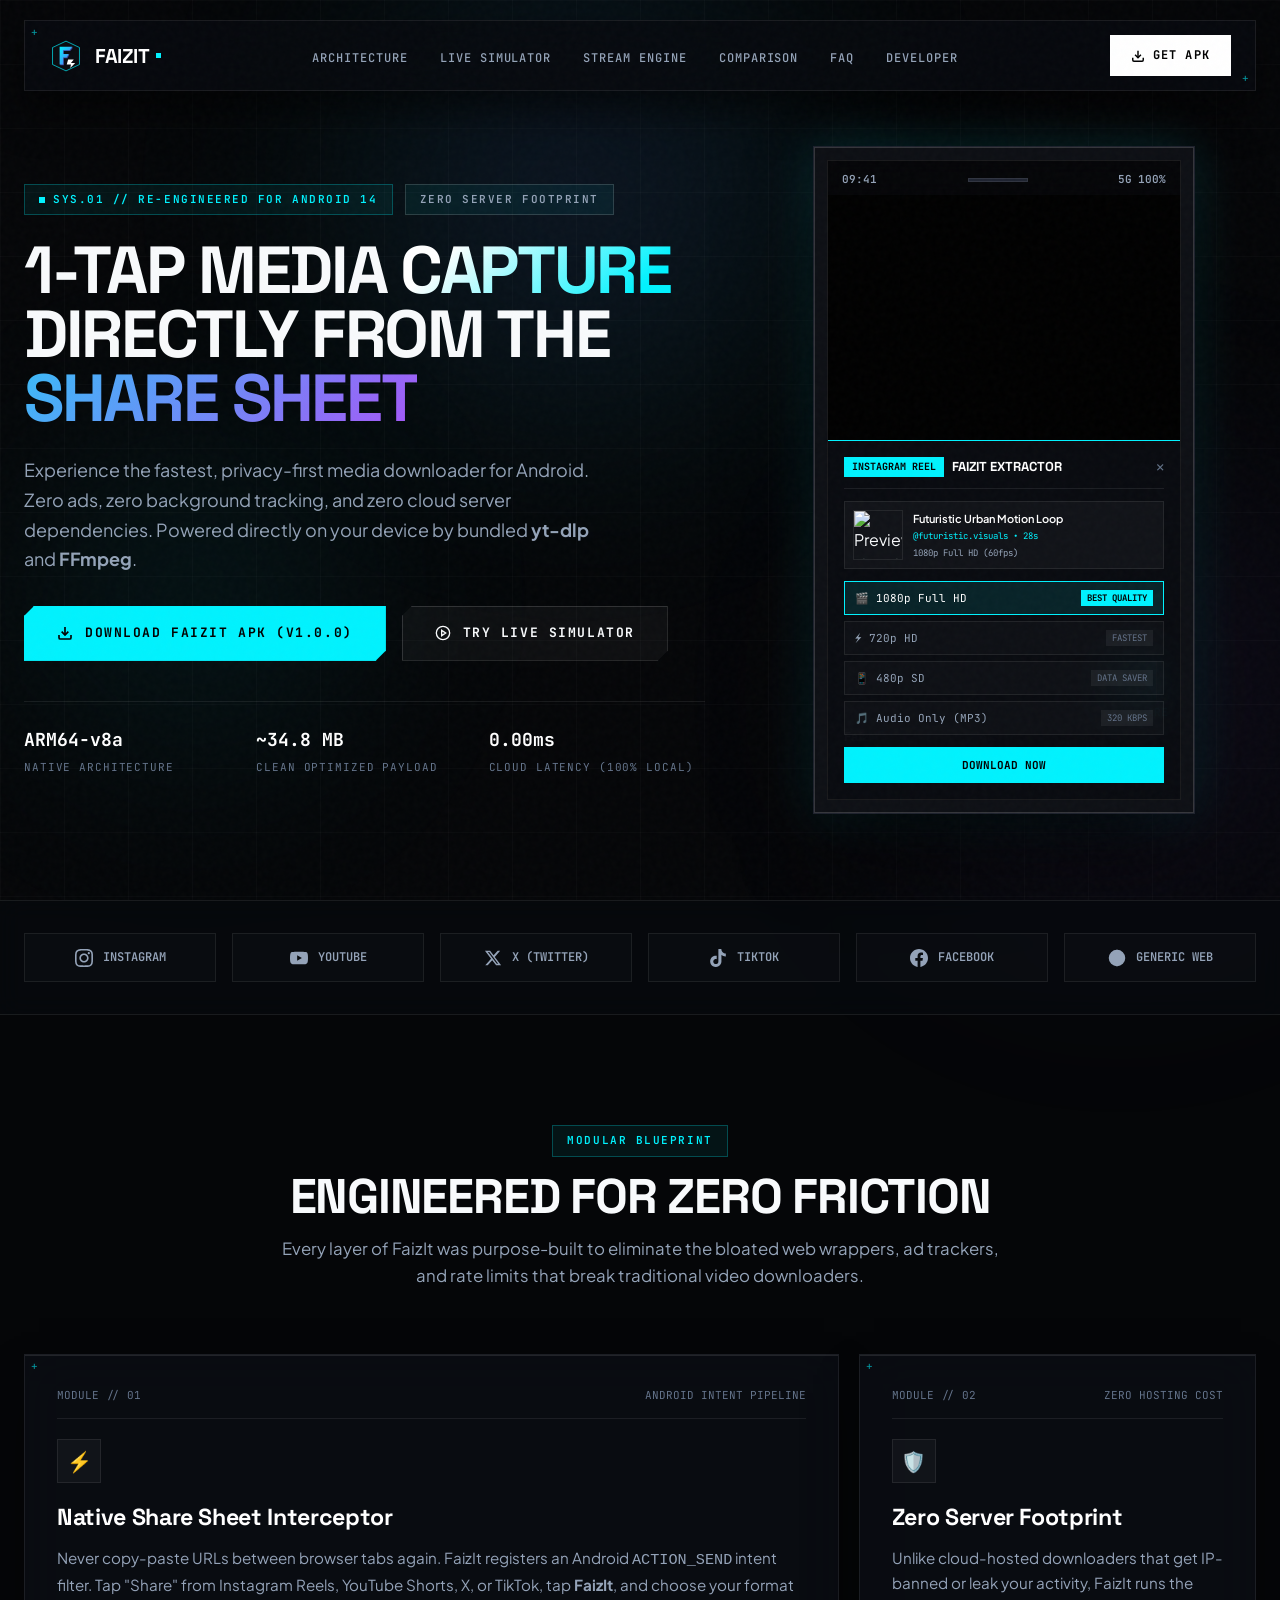
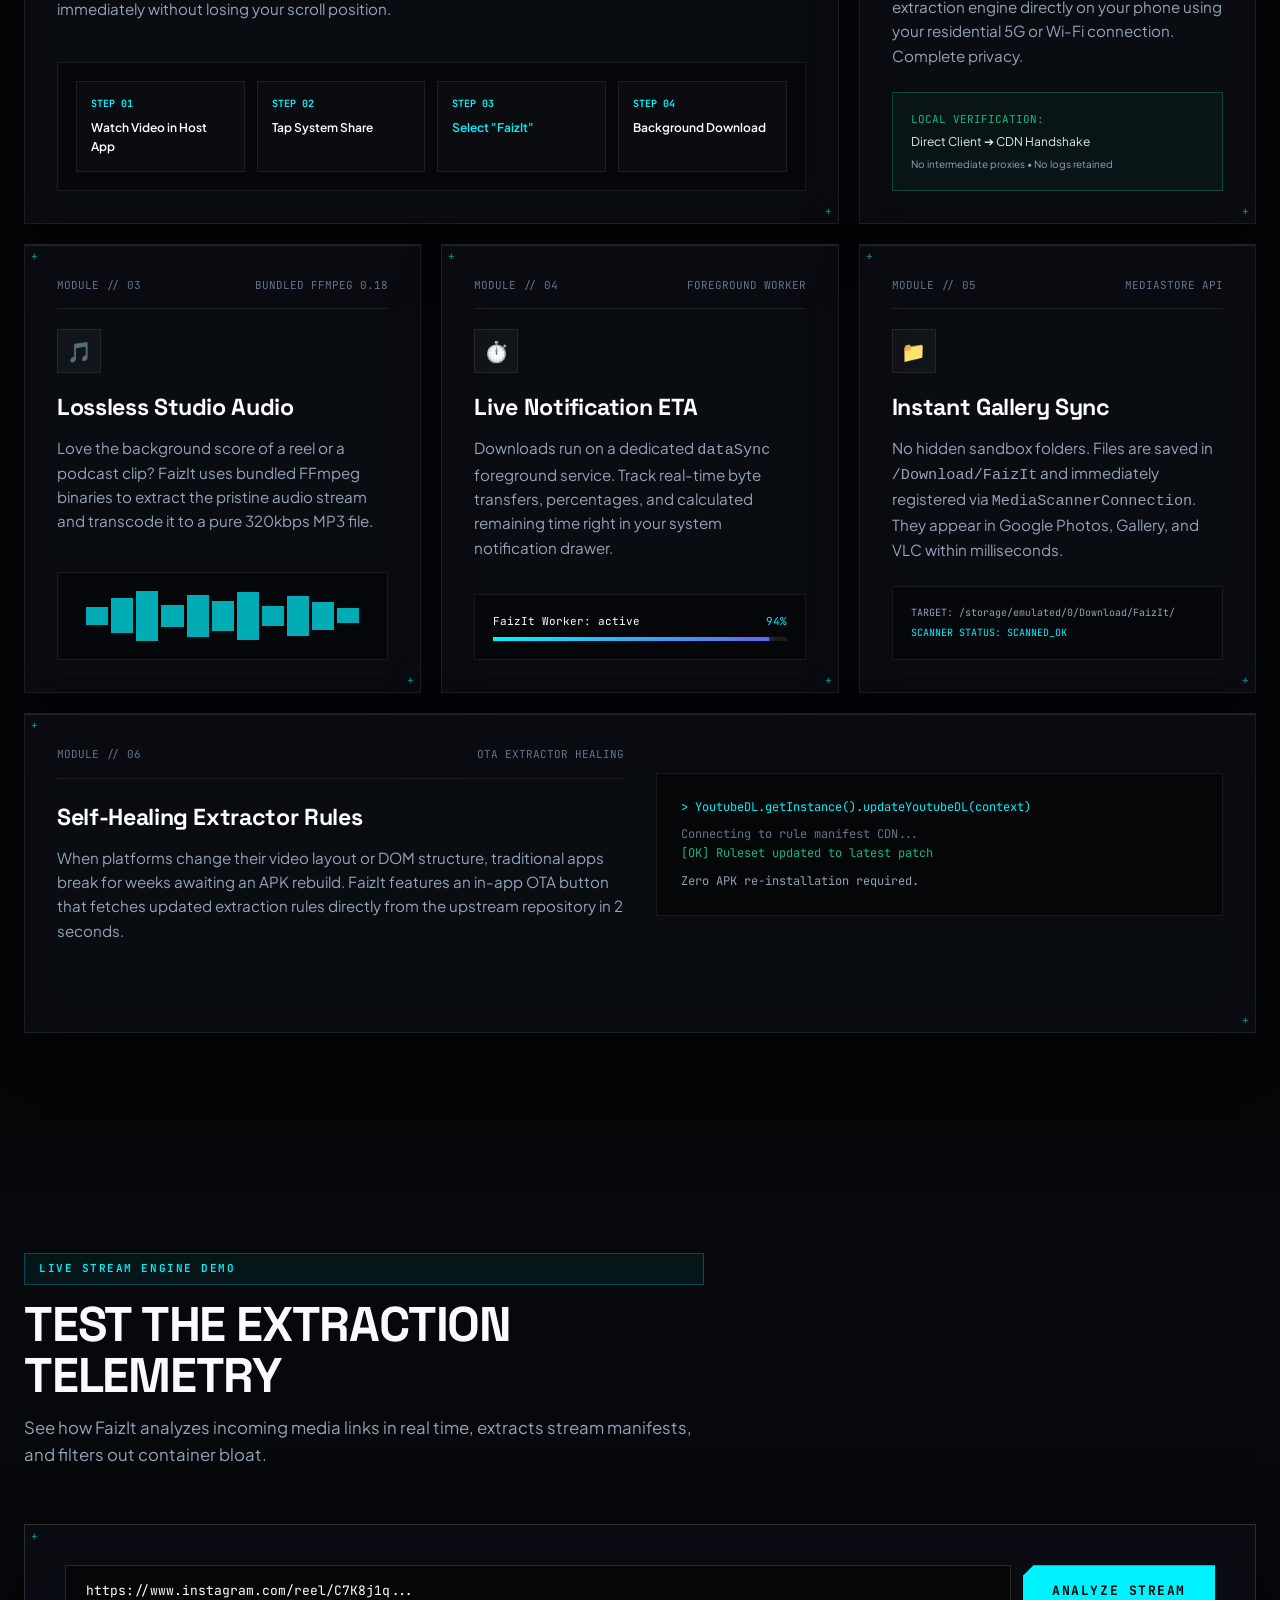
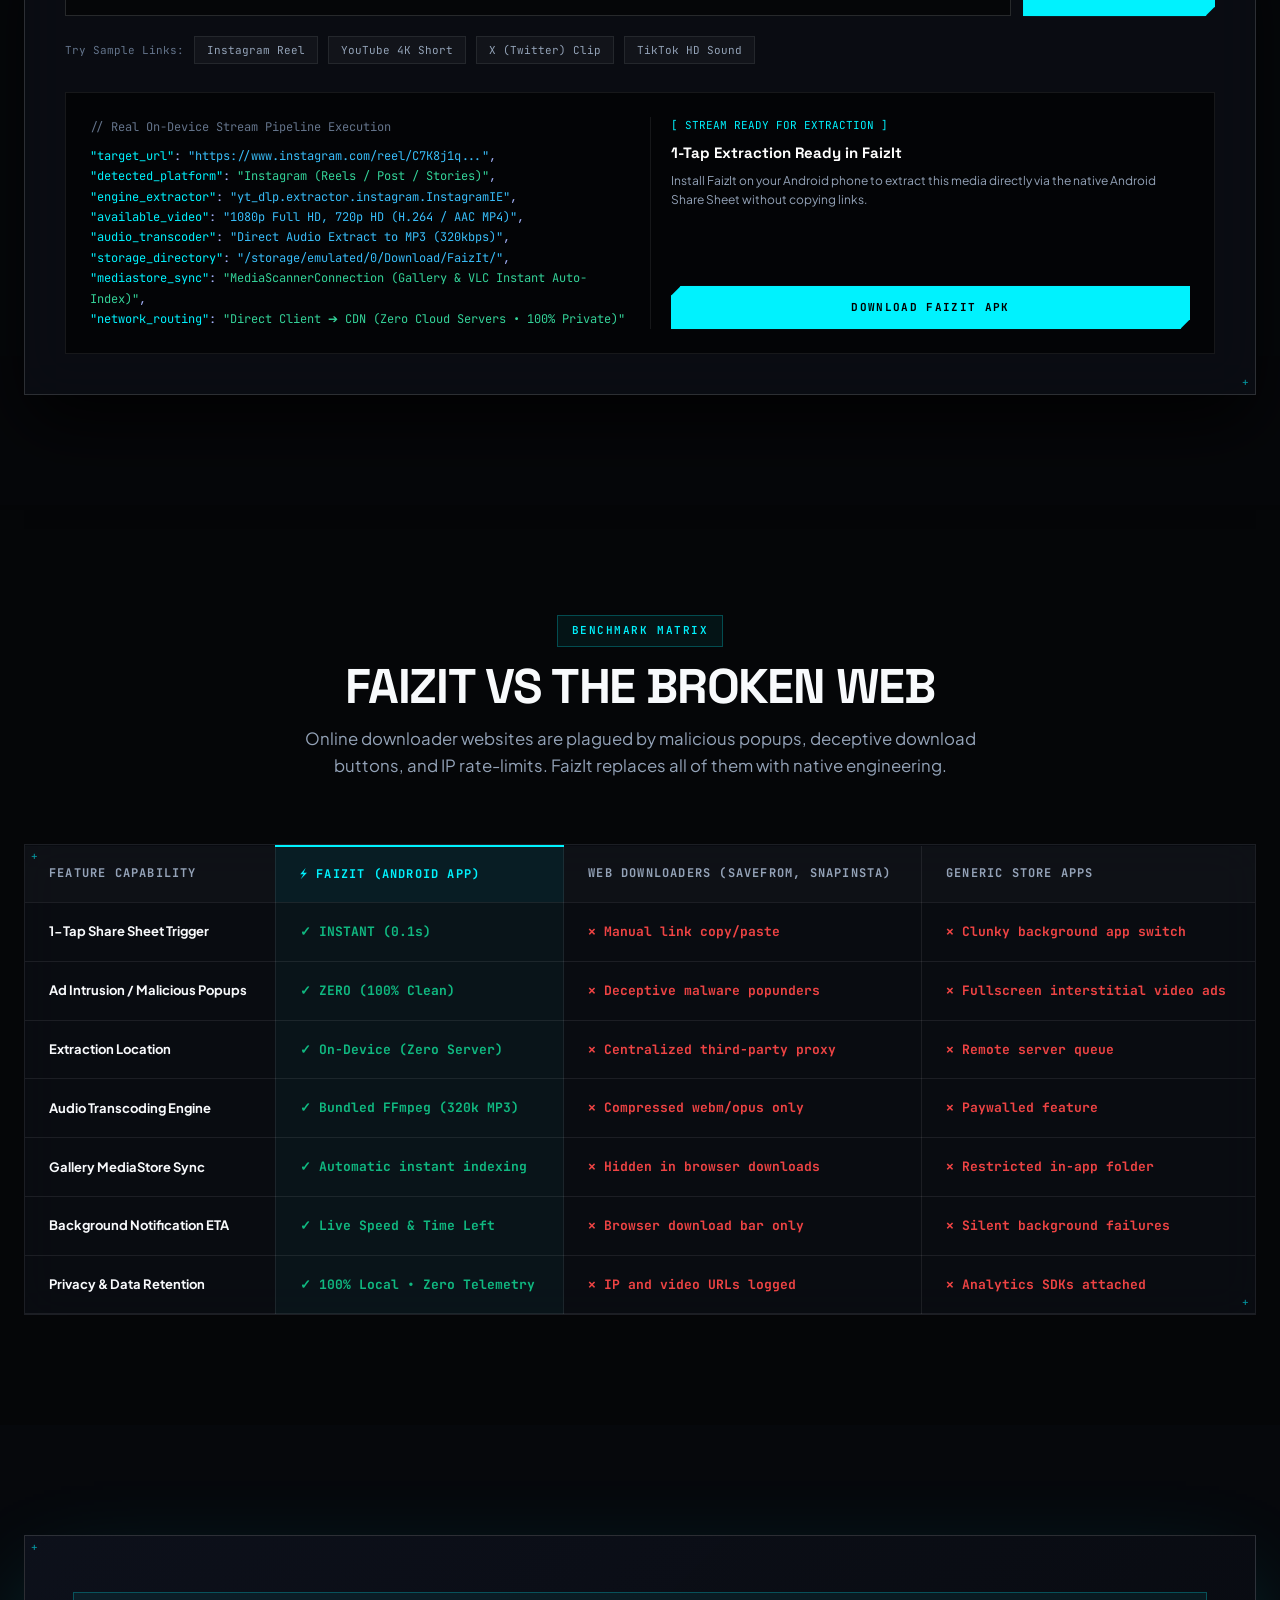
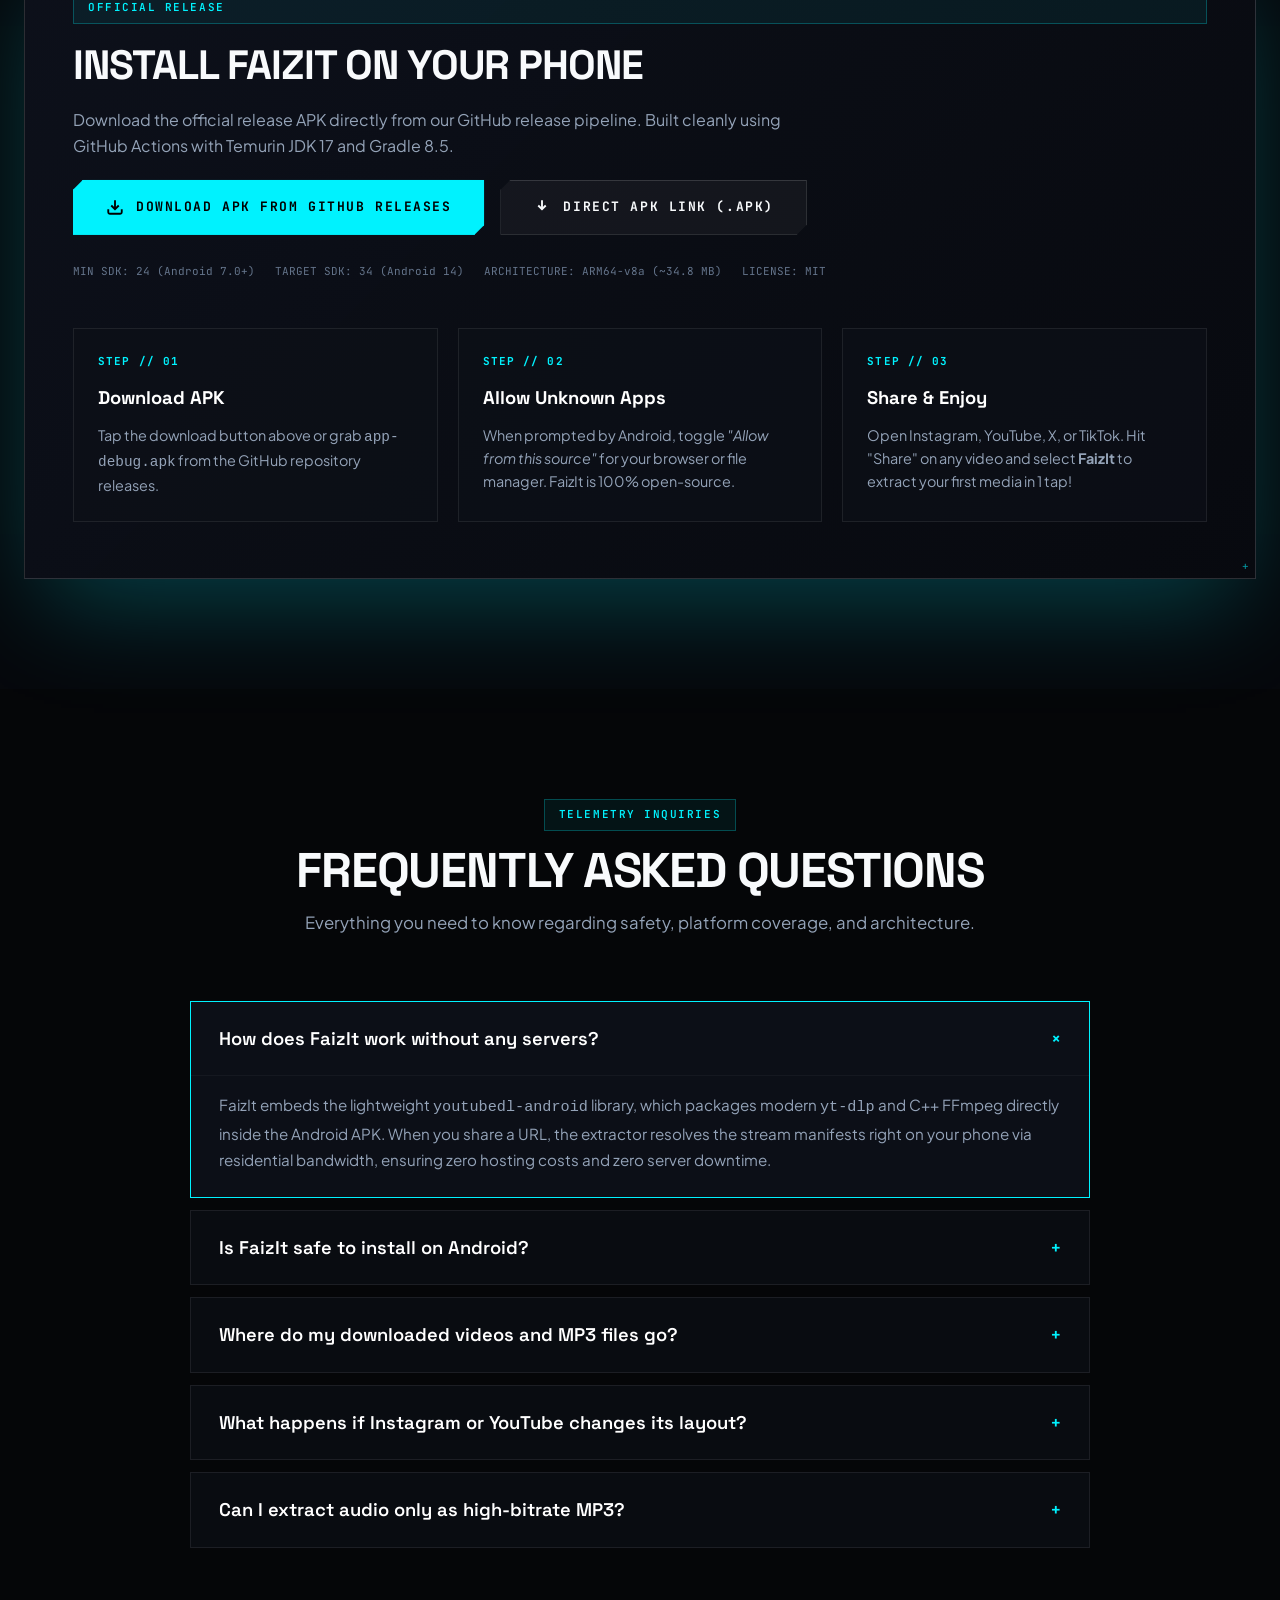
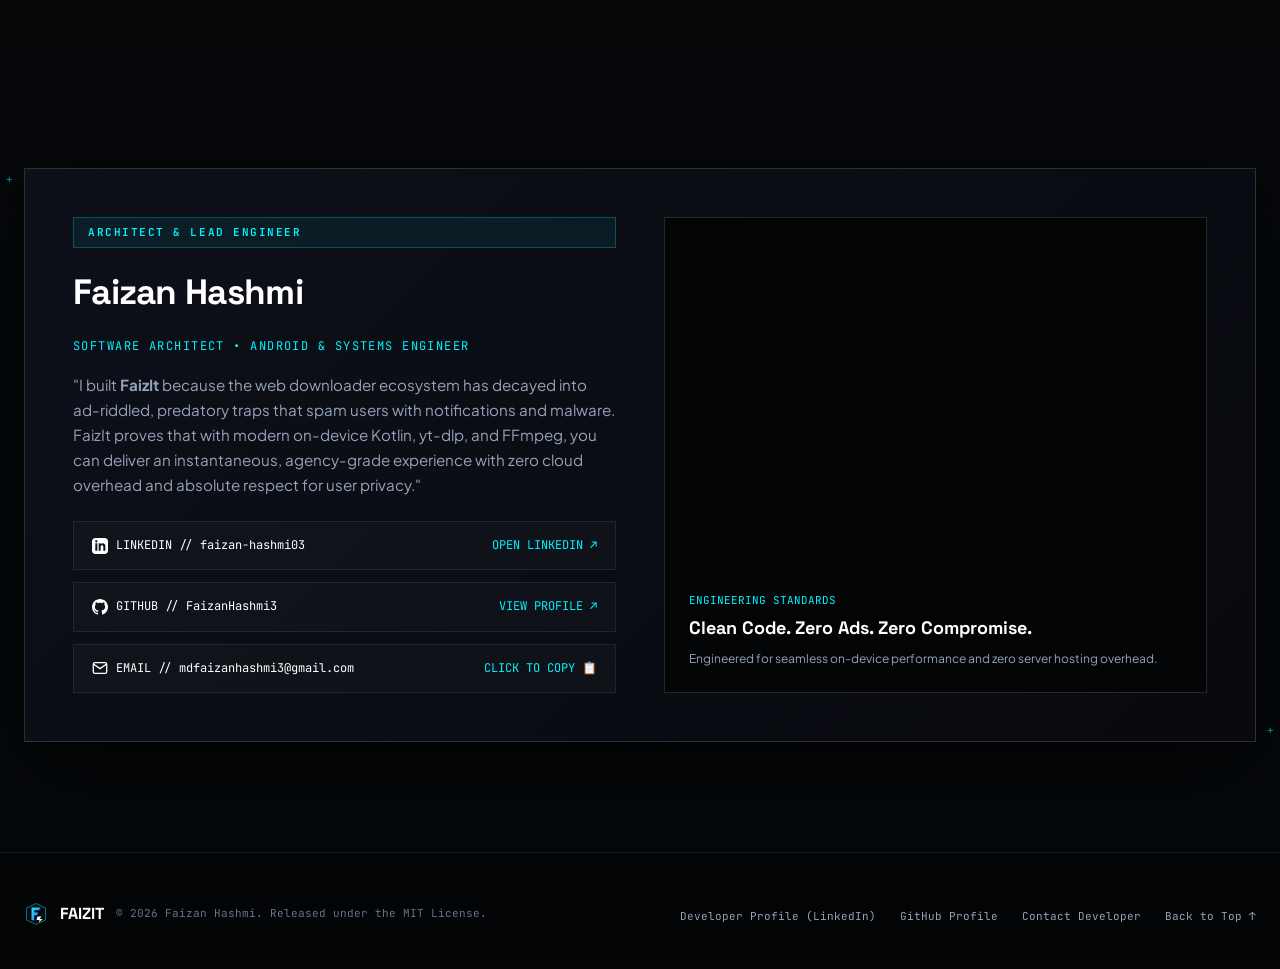
==== commit 5e4992b5: "fix(website): eliminate mock data, fix stream analyzer, link releases to BlinkCatch repo, integrate " ====
--- a/website/index.html
+++ b/website/index.html
@@ -50,11 +50,11 @@
           <li><a href="#sandbox">Stream Engine</a></li>
           <li><a href="#matrix">Comparison</a></li>
           <li><a href="#faq">FAQ</a></li>
-          <li><a href="#creator">Creator</a></li>
+          <li><a href="https://www.linkedin.com/in/faizan-hashmi03" target="_blank" rel="noopener noreferrer">Developer</a></li>
         </ul>
 
         <div class="nav-actions">
-          <a href="#download" class="btn-nav-download">
+          <a href="https://github.com/FaizanHashmi3/BlinkCatch/releases" target="_blank" rel="noopener noreferrer" class="btn-nav-download">
             <svg width="14" height="14" viewBox="0 0 24 24" fill="none" stroke="currentColor" stroke-width="2.5"><path d="M21 15v4a2 2 0 0 1-2 2H5a2 2 0 0 1-2-2v-4"/><polyline points="7 10 12 15 17 10"/><line x1="12" y1="15" x2="12" y2="3"/></svg>
             GET APK
           </a>
@@ -94,7 +94,7 @@
           </p>
 
           <div class="hero-cta-group">
-            <a href="#download" class="btn-chamfer">
+            <a href="https://github.com/FaizanHashmi3/BlinkCatch/releases" target="_blank" rel="noopener noreferrer" class="btn-chamfer">
               <svg width="16" height="16" viewBox="0 0 24 24" fill="none" stroke="currentColor" stroke-width="2.5"><path d="M21 15v4a2 2 0 0 1-2 2H5a2 2 0 0 1-2-2v-4"/><polyline points="7 10 12 15 17 10"/><line x1="12" y1="15" x2="12" y2="3"/></svg>
               DOWNLOAD FAIZIT APK (v1.0.0)
             </a>
@@ -142,30 +142,21 @@
 
                 <!-- Host App Right-Hand Floating Actions -->
                 <div class="host-side-actions">
-                  <div class="host-action-btn">
-                    <div class="host-icon-circle">❤️</div>
-                    <span>142K</span>
-                  </div>
-                  <div class="host-action-btn">
-                    <div class="host-icon-circle">💬</div>
-                    <span>1.8K</span>
-                  </div>
                   <!-- The Trigger for FaizIt -->
-                  <button class="host-action-btn share-active" id="simShareTrigger" title="Click to simulate Share to FaizIt">
+                  <button class="host-action-btn share-active" id="simShareTrigger" title="Click to test Share Sheet">
                     <div class="host-icon-circle">
-                      <svg width="18" height="18" viewBox="0 0 24 24" fill="none" stroke="currentColor" stroke-width="2.5"><circle cx="18" cy="5" r="3"/><circle cx="6" cy="12" r="3"/><circle cx="18" cy="19" r="3"/><line x1="8.59" y1="13.51" x2="15.42" y2="17.49"/><line x1="15.41" y1="6.51" x2="8.59" y2="10.49"/></svg>
+                      <svg width="20" height="20" viewBox="0 0 24 24" fill="none" stroke="currentColor" stroke-width="2.5"><circle cx="18" cy="5" r="3"/><circle cx="6" cy="12" r="3"/><circle cx="18" cy="19" r="3"/><line x1="8.59" y1="13.51" x2="15.42" y2="17.49"/><line x1="15.41" y1="6.51" x2="8.59" y2="10.49"/></svg>
                     </div>
-                    <span style="color: var(--accent-cyan); font-weight: 700;">SHARE</span>
+                    <span style="color: var(--accent-cyan); font-weight: 700; font-size: 11px;">TAP SHARE</span>
                   </button>
                 </div>
 
                 <!-- Bottom User Attribution -->
                 <div class="host-caption">
                   <div class="host-user">
-                    <span>@futuristic.visuals</span>
-                    <span style="font-size: 10px; color: var(--accent-cyan);">• Follow</span>
+                    <span>FaizIt 1-Tap Overlay Flow</span>
                   </div>
-                  <p class="host-desc">Supersonic neon flow in high density. Tap the glowing Share button to extract! ⚡</p>
+                  <p class="host-desc">Tap the pulsating "TAP SHARE" icon above to test the on-device extraction sheet.</p>
                 </div>
 
                 <!-- FaizIt Transparent Bottom Sheet Overlay (Interactive) -->
@@ -557,74 +548,29 @@
         <div class="download-hub-grid">
           
           <div class="download-info-side">
-            <span class="badge-telemetry">LATEST BUILD AVAILABLE</span>
+            <span class="badge-telemetry">OFFICIAL RELEASE</span>
             <h2 class="section-title" style="font-size: clamp(2rem, 3.2vw, 2.8rem);">Install FaizIt On Your Phone</h2>
-            <p style="color: var(--text-secondary); line-height: 1.65;">
+            <p style="color: var(--text-secondary); line-height: 1.65; max-width: 760px;">
               Download the official release APK directly from our GitHub release pipeline. Built cleanly using GitHub Actions with Temurin JDK 17 and Gradle 8.5.
             </p>
 
             <div class="download-btn-group">
-              <a href="https://github.com/FaizanHashmi3/FaizIt/releases" target="_blank" rel="noopener noreferrer" class="btn-chamfer">
+              <a href="https://github.com/FaizanHashmi3/BlinkCatch/releases" target="_blank" rel="noopener noreferrer" class="btn-chamfer">
                 <svg width="18" height="18" viewBox="0 0 24 24" fill="none" stroke="currentColor" stroke-width="2.5"><path d="M21 15v4a2 2 0 0 1-2 2H5a2 2 0 0 1-2-2v-4"/><polyline points="7 10 12 15 17 10"/><line x1="12" y1="15" x2="12" y2="3"/></svg>
-                DOWNLOAD APK (v1.0.0)
+                DOWNLOAD APK FROM GITHUB RELEASES
               </a>
-              <a href="https://github.com/FaizanHashmi3/FaizIt" target="_blank" rel="noopener noreferrer" class="btn-chamfer btn-chamfer-secondary">
-                <svg width="18" height="18" viewBox="0 0 24 24" fill="currentColor"><path d="M12 0c-6.626 0-12 5.373-12 12 0 5.302 3.438 9.8 8.207 11.387.599.111.793-.261.793-.577v-2.234c-3.338.726-4.033-1.416-4.033-1.416-.546-1.387-1.333-1.756-1.333-1.756-1.089-.745.083-.729.083-.729 1.205.084 1.839 1.237 1.839 1.237 1.07 1.834 2.807 1.304 3.492.997.107-.775.418-1.305.762-1.604-2.665-.305-5.467-1.334-5.467-5.931 0-1.311.469-2.381 1.236-3.221-.124-.303-.535-1.524.117-3.176 0 0 1.008-.322 3.301 1.23.957-.266 1.983-.399 3.003-.404 1.02.005 2.047.138 3.006.404 2.291-1.552 3.297-1.23 3.297-1.23.653 1.653.242 2.874.118 3.176.77.84 1.235 1.911 1.235 3.221 0 4.609-2.807 5.624-5.479 5.921.43.372.823 1.102.823 2.222v3.293c0 .319.192.694.801.576 4.765-1.589 8.199-6.086 8.199-11.386 0-6.627-5.373-12-12-12z"/></svg>
-                VIEW SOURCE ON GITHUB
+              <a href="https://github.com/FaizanHashmi3/BlinkCatch/releases/latest/download/app-debug.apk" target="_blank" rel="noopener noreferrer" class="btn-chamfer btn-chamfer-secondary">
+                <svg width="18" height="18" viewBox="0 0 24 24" fill="none" stroke="currentColor" stroke-width="2.5"><polyline points="7 10 12 15 17 10"/><line x1="12" y1="15" x2="12" y2="3"/></svg>
+                DIRECT APK LINK (.APK)
               </a>
             </div>
 
-            <div style="display: flex; gap: 20px; font-family: var(--font-mono); font-size: 11px; color: var(--text-muted); margin-top: 8px;">
+            <div style="display: flex; gap: 20px; font-family: var(--font-mono); font-size: 11px; color: var(--text-muted); margin-top: 8px; flex-wrap: wrap;">
               <span>MIN SDK: 24 (Android 7.0+)</span>
               <span>TARGET SDK: 34 (Android 14)</span>
+              <span>ARCHITECTURE: ARM64-v8a (~34.8 MB)</span>
               <span>LICENSE: MIT</span>
             </div>
-          </div>
-
-          <!-- Quick QR Code for direct mobile scanning -->
-          <div class="apk-qr-box">
-            <div style="font-family: var(--font-mono); font-size: 11px; color: var(--accent-cyan); letter-spacing: 0.1em;">
-              SCAN TO INSTALL
-            </div>
-            <div class="qr-placeholder">
-              <!-- Geometric SVG QR Representation pointing to Repo -->
-              <svg viewBox="0 0 120 120" fill="#050608">
-                <!-- QR Position Detection Patterns -->
-                <rect x="10" y="10" width="30" height="30" stroke="#000" stroke-width="4" fill="none"/>
-                <rect x="18" y="18" width="14" height="14" fill="#000"/>
-                
-                <rect x="80" y="10" width="30" height="30" stroke="#000" stroke-width="4" fill="none"/>
-                <rect x="88" y="18" width="14" height="14" fill="#000"/>
-                
-                <rect x="10" y="80" width="30" height="30" stroke="#000" stroke-width="4" fill="none"/>
-                <rect x="18" y="88" width="14" height="14" fill="#000"/>
-                
-                <!-- Data cells -->
-                <rect x="48" y="12" width="6" height="6" fill="#000"/>
-                <rect x="58" y="18" width="6" height="6" fill="#000"/>
-                <rect x="48" y="28" width="6" height="6" fill="#000"/>
-                <rect x="66" y="28" width="6" height="6" fill="#000"/>
-                
-                <rect x="12" y="48" width="6" height="6" fill="#000"/>
-                <rect x="22" y="58" width="6" height="6" fill="#000"/>
-                <rect x="32" y="48" width="6" height="6" fill="#000"/>
-                
-                <rect x="48" y="48" width="8" height="8" fill="#000"/>
-                <rect x="64" y="48" width="8" height="8" fill="#000"/>
-                <rect x="56" y="60" width="8" height="8" fill="#000"/>
-                
-                <rect x="48" y="80" width="6" height="6" fill="#000"/>
-                <rect x="62" y="88" width="6" height="6" fill="#000"/>
-                <rect x="52" y="100" width="6" height="6" fill="#000"/>
-                <rect x="74" y="94" width="6" height="6" fill="#000"/>
-                <rect x="84" y="70" width="6" height="6" fill="#000"/>
-                <rect x="94" y="80" width="6" height="6" fill="#000"/>
-                <rect x="104" y="90" width="6" height="6" fill="#000"/>
-              </svg>
-            </div>
-            <span style="font-family: var(--font-mono); font-size: 10px; color: var(--text-secondary);">
-              Point your phone camera at this code to open releases.
-            </span>
           </div>
 
         </div>
@@ -635,7 +581,7 @@
             <span class="step-number">STEP // 01</span>
             <h4 class="step-title">Download APK</h4>
             <p class="step-desc">
-              Tap the download button above or grab <code>FaizIt-arm64-APK</code> from the GitHub repository artifacts.
+              Tap the download button above or grab <code>app-debug.apk</code> from the GitHub repository releases.
             </p>
           </div>
           <div class="step-card">
@@ -744,6 +690,14 @@
           </p>
 
           <div class="creator-contacts-grid">
+            <a href="https://www.linkedin.com/in/faizan-hashmi03" target="_blank" rel="noopener noreferrer" class="contact-row-item">
+              <span style="display: flex; align-items: center; gap: 8px;">
+                <svg width="16" height="16" viewBox="0 0 24 24" fill="currentColor"><path d="M19 0h-14c-2.761 0-5 2.239-5 5v14c0 2.761 2.239 5 5 5h14c2.762 0 5-2.239 5-5v-14c0-2.761-2.238-5-5-5zm-11 19h-3v-11h3v11zm-1.5-12.268c-.966 0-1.75-.79-1.75-1.764s.784-1.764 1.75-1.764 1.75.79 1.75 1.764-.783 1.764-1.75 1.764zm13.5 12.268h-3v-5.604c0-3.368-4-3.113-4 0v5.604h-3v-11h3v1.765c1.396-2.586 7-2.777 7 2.476v6.759z"/></svg>
+                LINKEDIN // faizan-hashmi03
+              </span>
+              <span style="color: var(--accent-cyan);">OPEN LINKEDIN ↗</span>
+            </a>
+
             <a href="https://github.com/FaizanHashmi3" target="_blank" rel="noopener noreferrer" class="contact-row-item">
               <span style="display: flex; align-items: center; gap: 8px;">
                 <svg width="16" height="16" viewBox="0 0 24 24" fill="currentColor"><path d="M12 0c-6.626 0-12 5.373-12 12 0 5.302 3.438 9.8 8.207 11.387.599.111.793-.261.793-.577v-2.234c-3.338.726-4.033-1.416-4.033-1.416-.546-1.387-1.333-1.756-1.333-1.756-1.089-.745.083-.729.083-.729 1.205.084 1.839 1.237 1.839 1.237 1.07 1.834 2.807 1.304 3.492.997.107-.775.418-1.305.762-1.604-2.665-.305-5.467-1.334-5.467-5.931 0-1.311.469-2.381 1.236-3.221-.124-.303-.535-1.524.117-3.176 0 0 1.008-.322 3.301 1.23.957-.266 1.983-.399 3.003-.404 1.02.005 2.047.138 3.006.404 2.291-1.552 3.297-1.23 3.297-1.23.653 1.653.242 2.874.118 3.176.77.84 1.235 1.911 1.235 3.221 0 4.609-2.807 5.624-5.479 5.921.43.372.823 1.102.823 2.222v3.293c0 .319.192.694.801.576 4.765-1.589 8.199-6.086 8.199-11.386 0-6.627-5.373-12-12-12z"/></svg>
@@ -757,7 +711,7 @@
                 <svg width="16" height="16" viewBox="0 0 24 24" fill="none" stroke="currentColor" stroke-width="2"><path d="M4 4h16c1.1 0 2 .9 2 2v12c0 1.1-.9 2-2 2H4c-1.1 0-2-.9-2-2V6c0-1.1.9-2 2-2z"/><polyline points="22,6 12,13 2,6"/></svg>
                 EMAIL // mdfaizanhashmi3@gmail.com
               </span>
-              <span style="color: var(--accent-cyan);">CLICK TO COPY 📋</span>
+              <span class="copy-feedback-badge" style="color: var(--accent-cyan);">CLICK TO COPY 📋</span>
             </a>
           </div>
         </div>
@@ -767,7 +721,7 @@
           <div style="position: relative; z-index: 2;">
             <div style="font-family: var(--font-mono); font-size: 11px; color: var(--accent-cyan); margin-bottom: 4px;">ENGINEERING STANDARDS</div>
             <div style="font-family: var(--font-display); font-size: 18px; font-weight: 700; color: #FFFFFF;">Clean Code. Zero Ads. Zero Compromise.</div>
-            <p style="font-size: 12px; color: #94A3B8; margin-top: 6px;">Available for high-impact systems architecture and mobile engineering collaborations.</p>
+            <p style="font-size: 12px; color: #94A3B8; margin-top: 6px;">Engineered for seamless on-device performance and zero server hosting overhead.</p>
           </div>
         </div>
 
@@ -789,8 +743,8 @@
         </div>
 
         <ul class="footer-links">
-          <li><a href="https://github.com/FaizanHashmi3/FaizIt" target="_blank" rel="noopener noreferrer">GitHub Repo</a></li>
-          <li><a href="https://github.com/FaizanHashmi3" target="_blank" rel="noopener noreferrer">Developer Profile</a></li>
+          <li><a href="https://www.linkedin.com/in/faizan-hashmi03" target="_blank" rel="noopener noreferrer">Developer Profile (LinkedIn)</a></li>
+          <li><a href="https://github.com/FaizanHashmi3" target="_blank" rel="noopener noreferrer">GitHub Profile</a></li>
           <li><a href="mailto:mdfaizanhashmi3@gmail.com">Contact Developer</a></li>
           <li><a href="#hero">Back to Top ↑</a></li>
         </ul>
--- a/website/style.css
+++ b/website/style.css
@@ -1222,10 +1222,9 @@
 }
 
 .download-hub-grid {
-  display: grid;
-  grid-template-columns: 1.2fr 0.8fr;
-  gap: 48px;
-  align-items: center;
+  display: flex;
+  flex-direction: column;
+  gap: 32px;
 }
 
 .download-info-side {
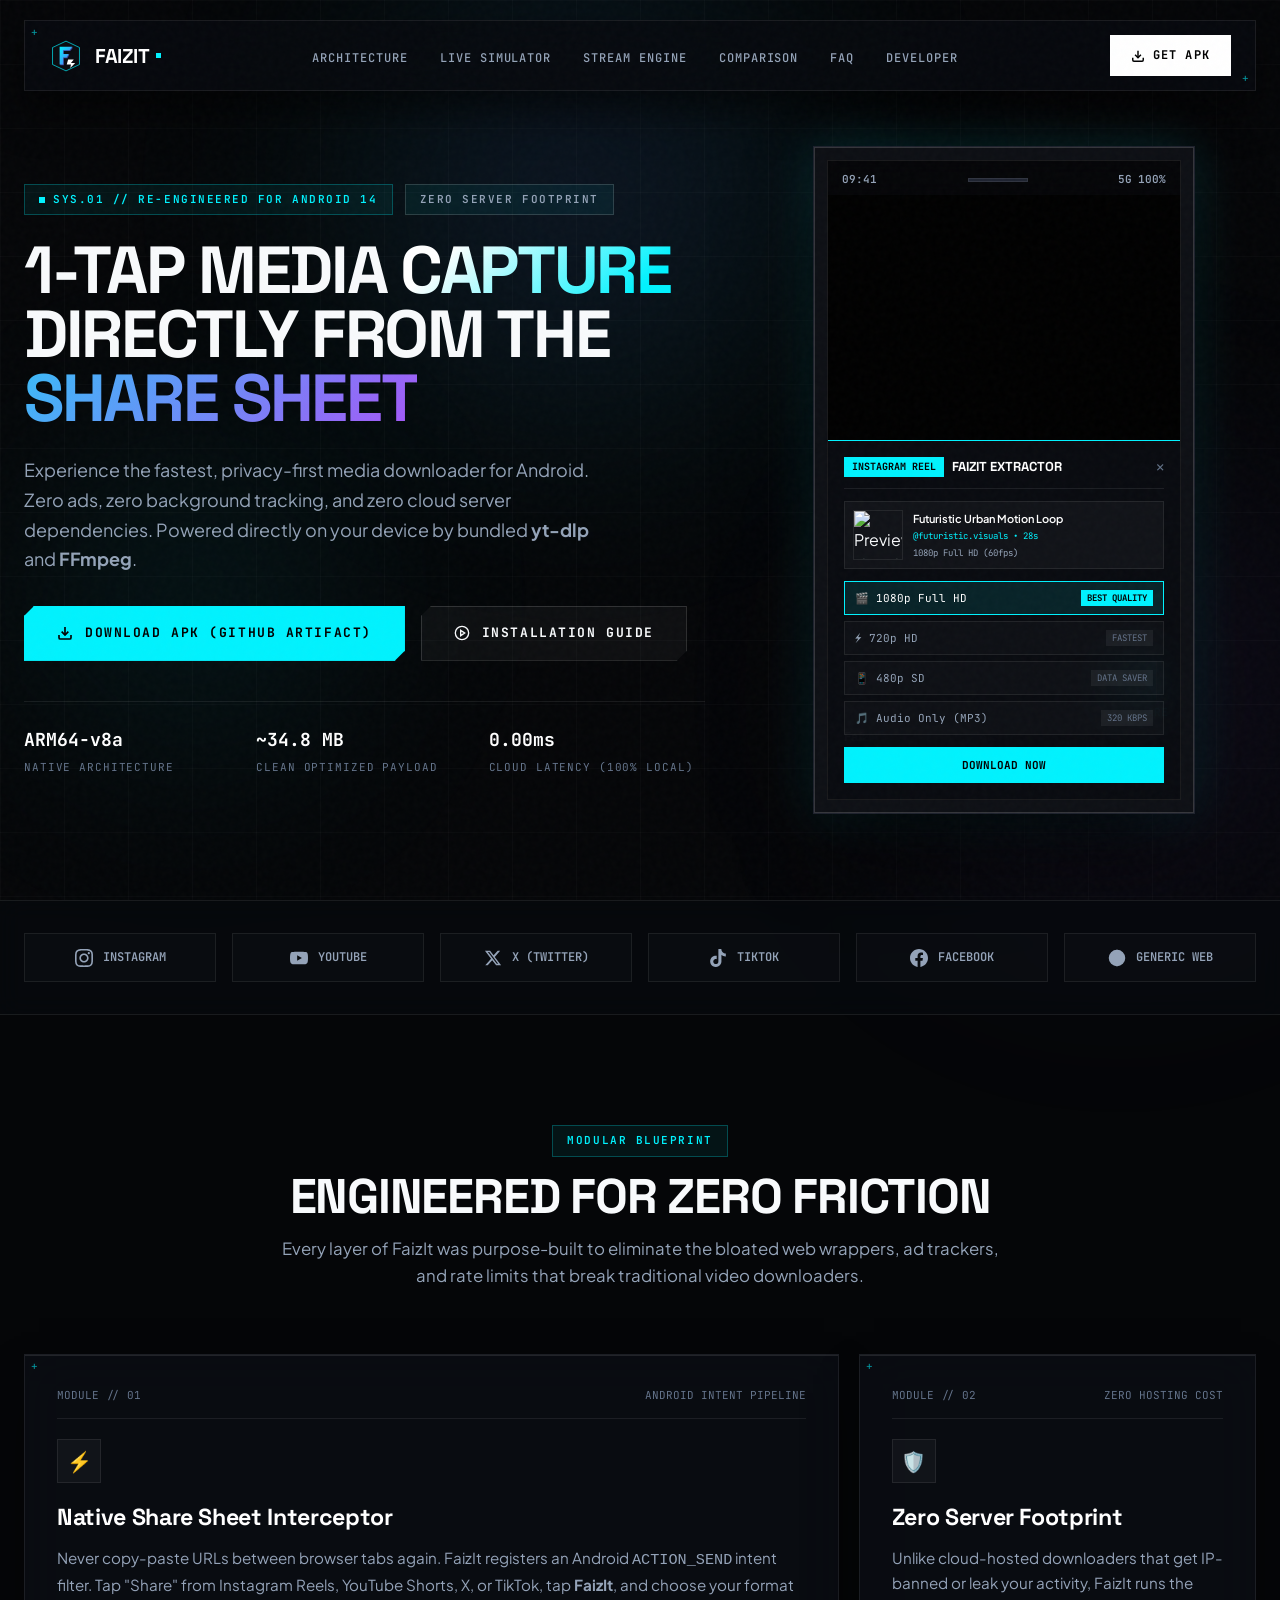
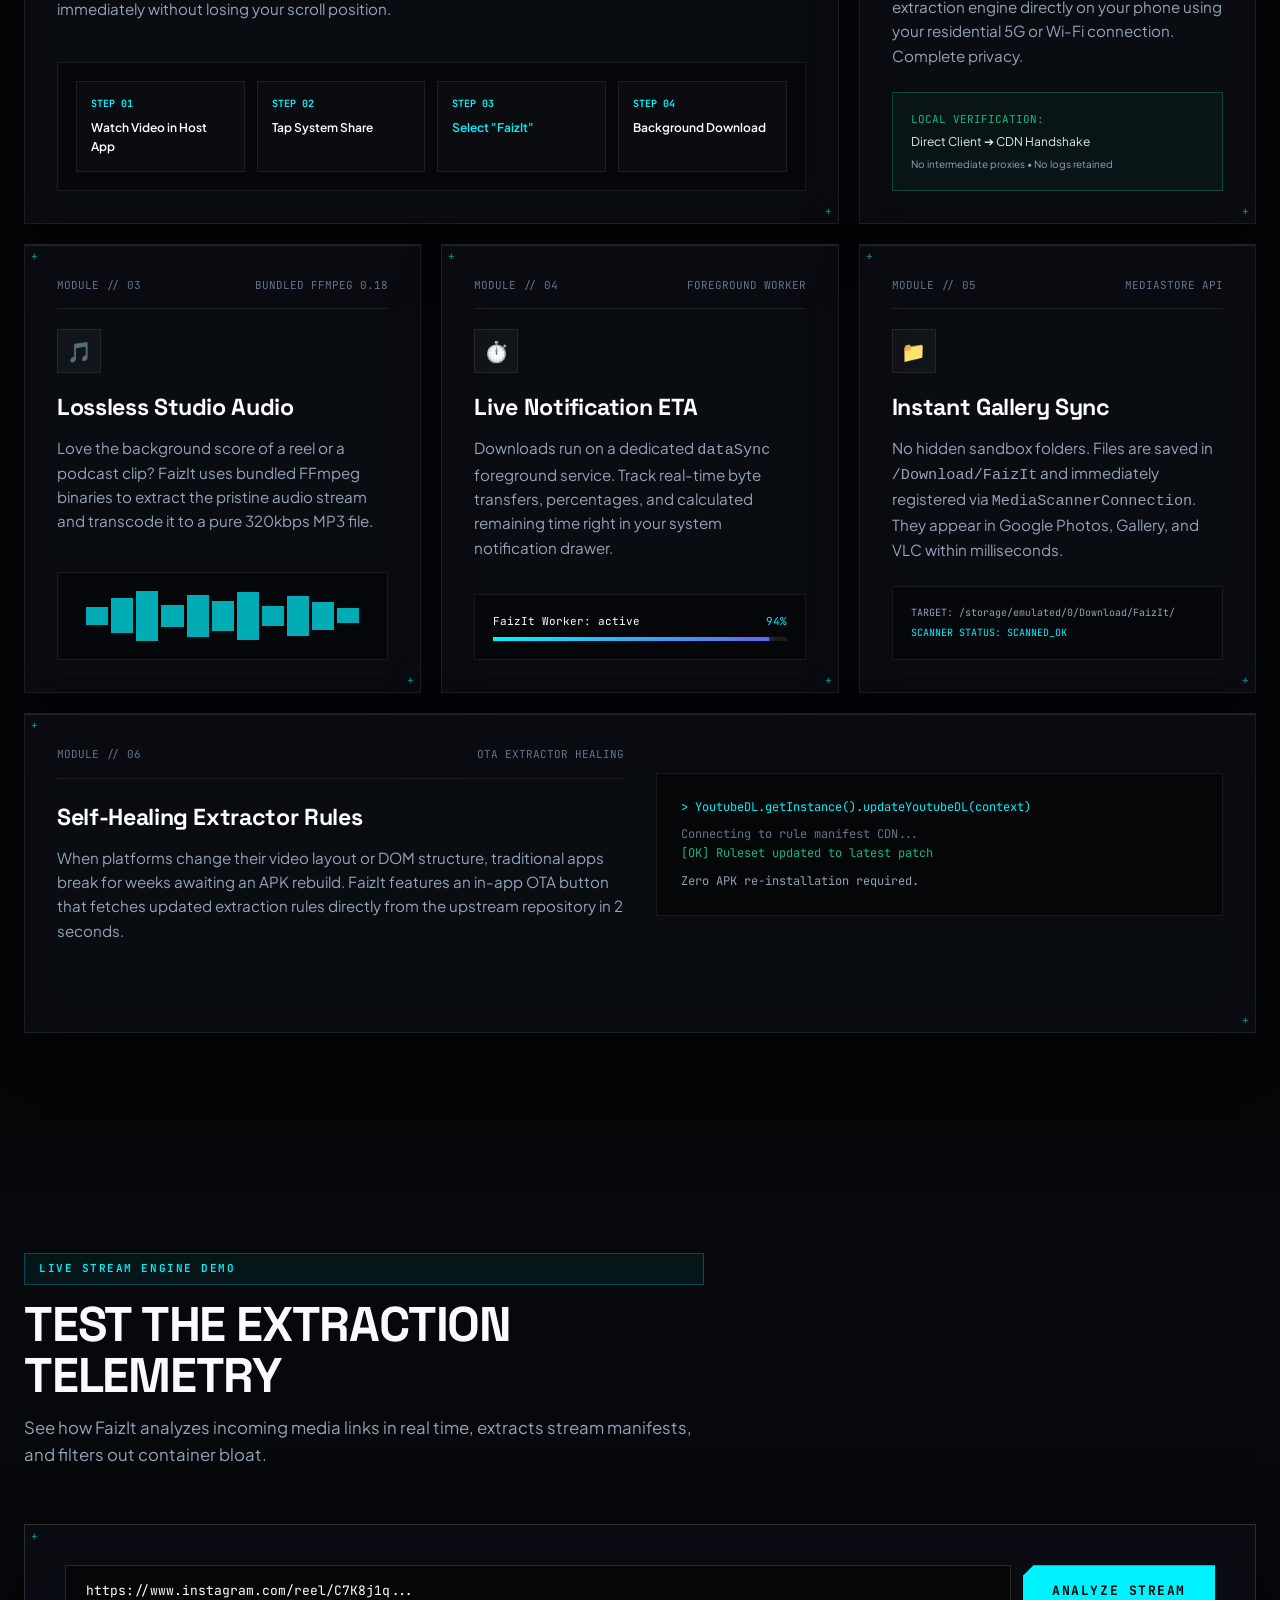
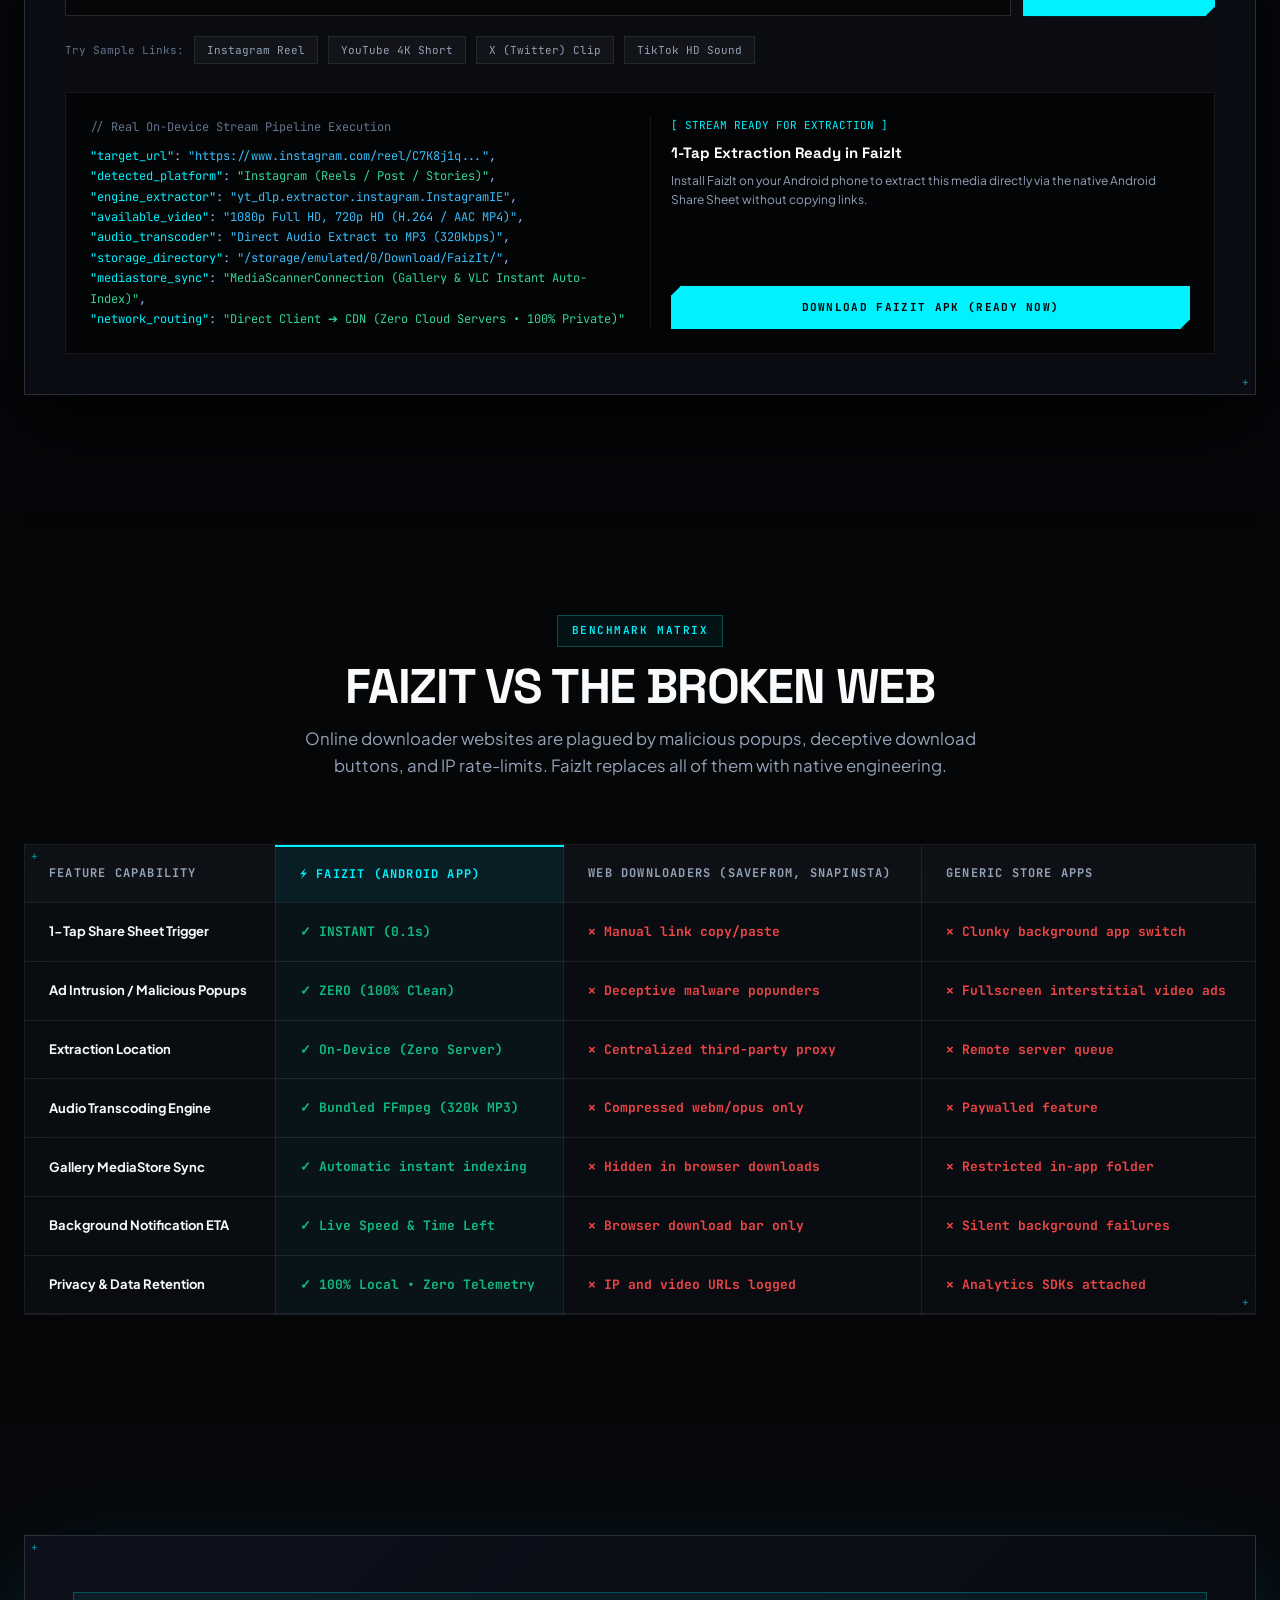
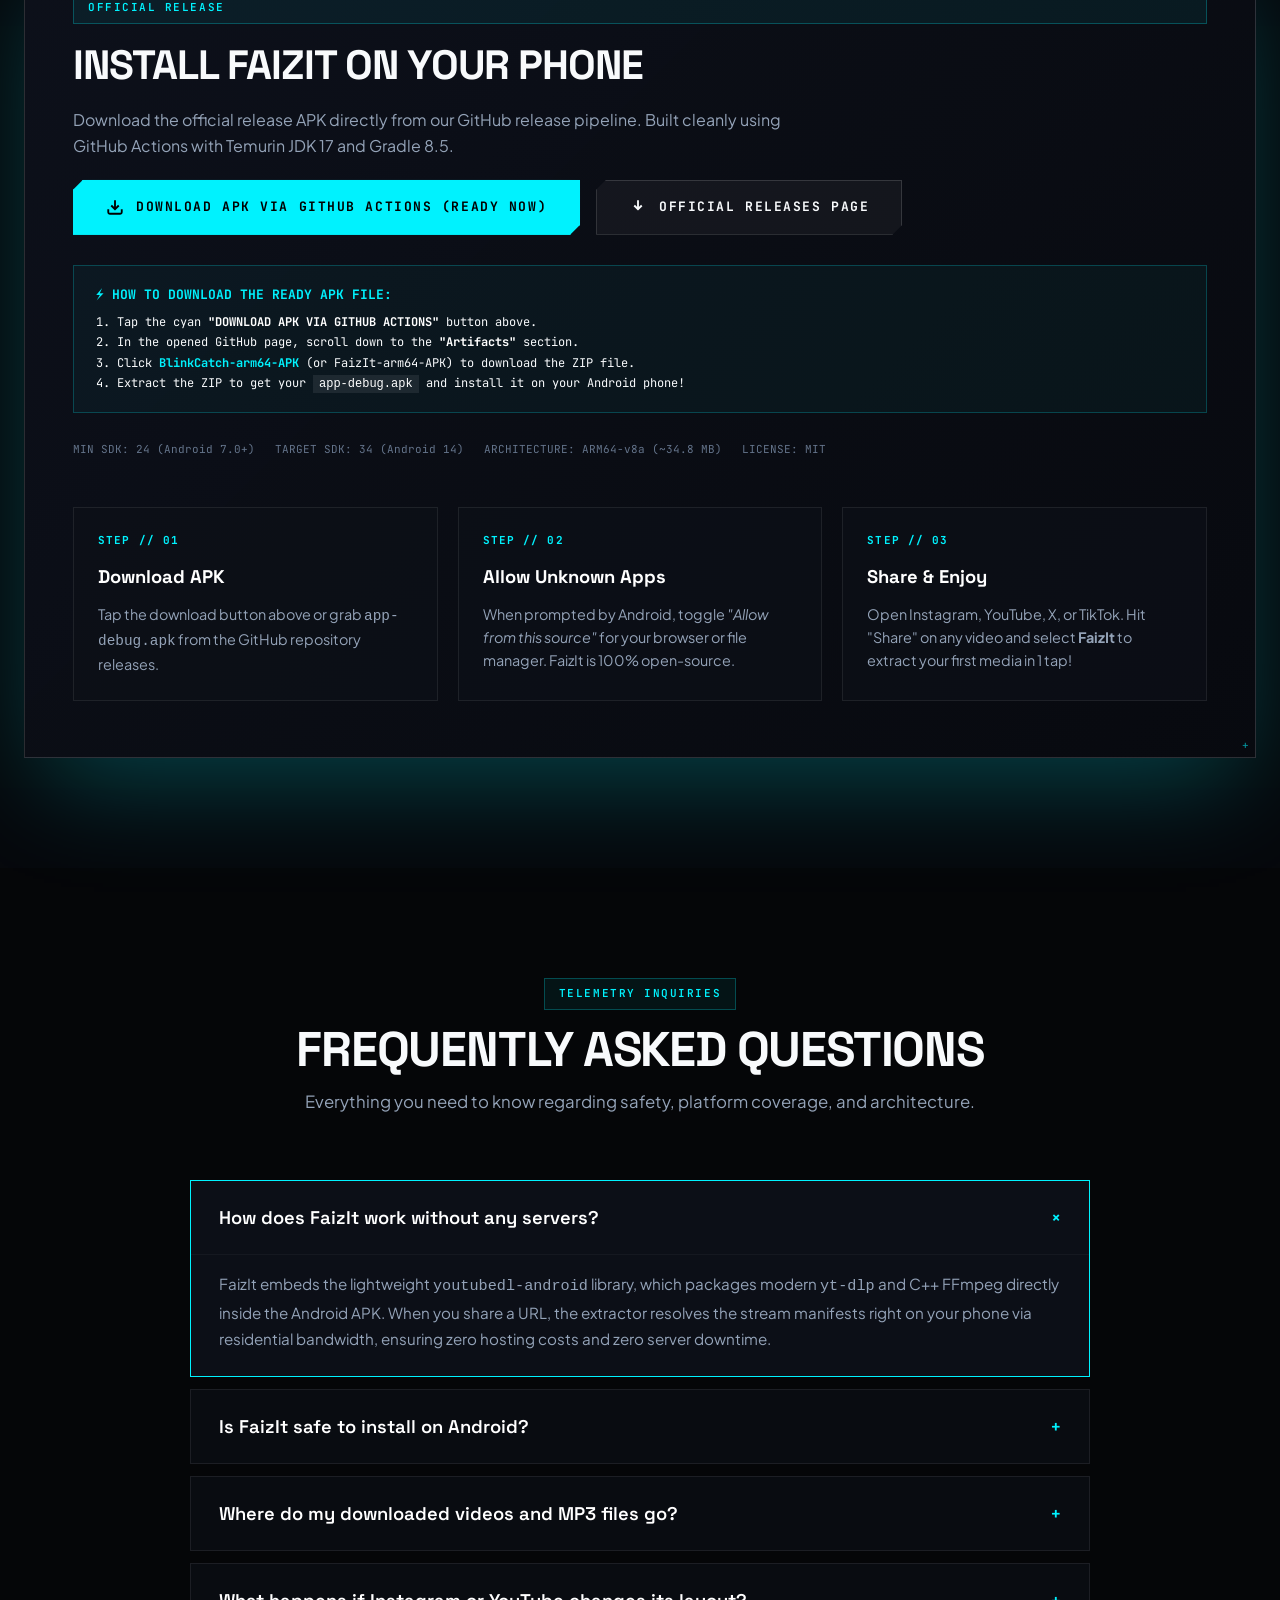
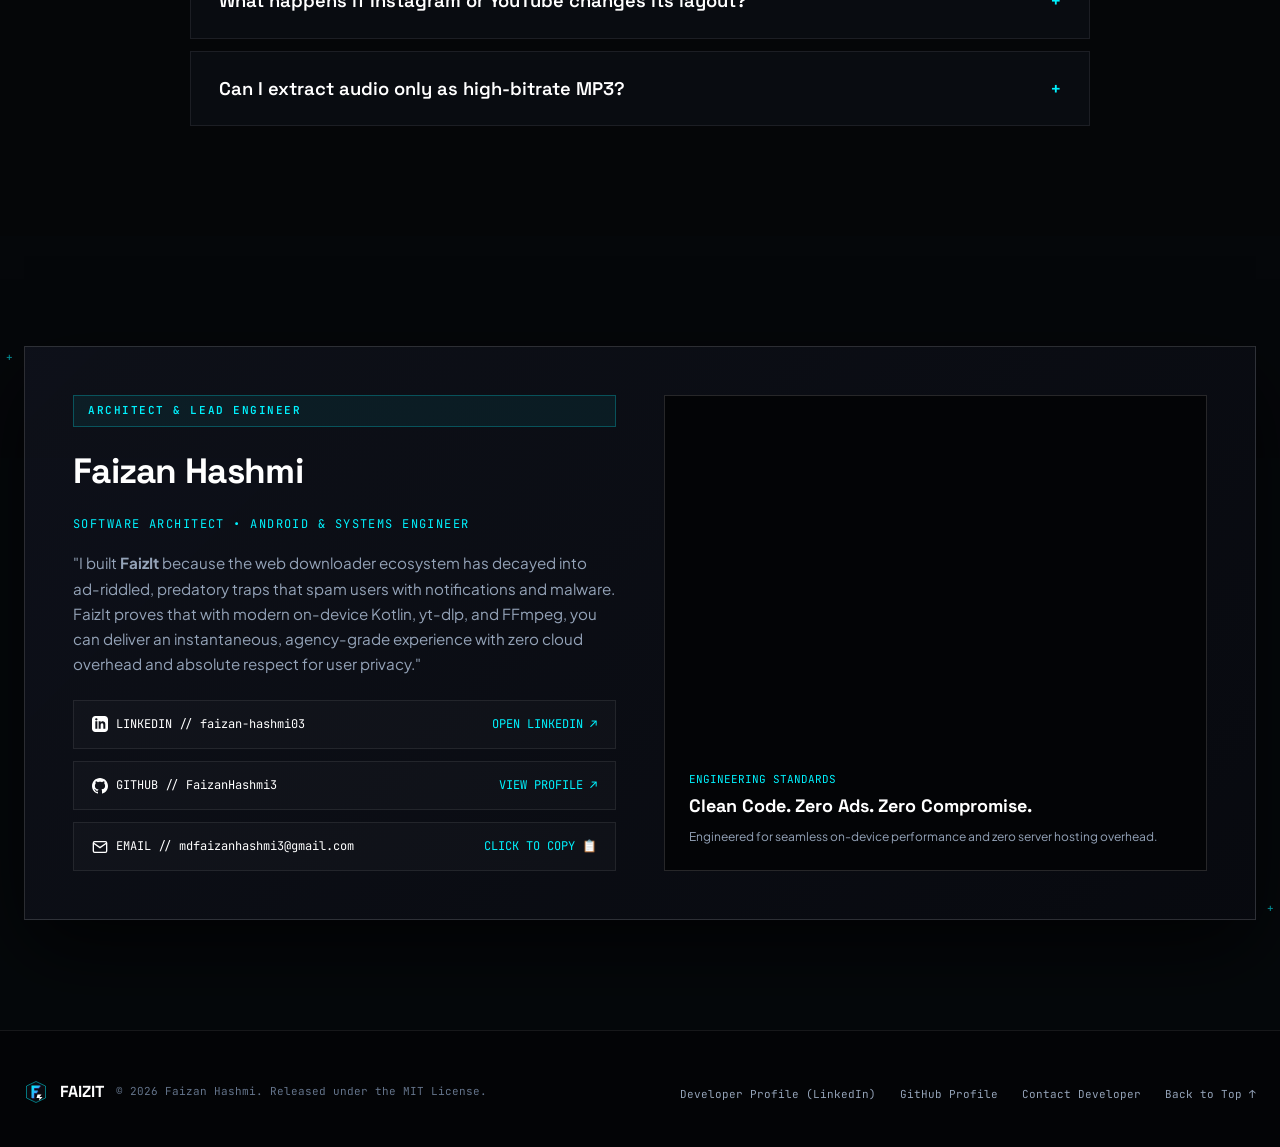
==== commit 250daf44: "feat(ci): add automated GitHub Release publishing and update website download links to live Actions " ====
--- a/website/index.html
+++ b/website/index.html
@@ -54,7 +54,7 @@
         </ul>
 
         <div class="nav-actions">
-          <a href="https://github.com/FaizanHashmi3/BlinkCatch/releases" target="_blank" rel="noopener noreferrer" class="btn-nav-download">
+          <a href="https://github.com/FaizanHashmi3/BlinkCatch/actions/runs/38210057850" target="_blank" rel="noopener noreferrer" class="btn-nav-download">
             <svg width="14" height="14" viewBox="0 0 24 24" fill="none" stroke="currentColor" stroke-width="2.5"><path d="M21 15v4a2 2 0 0 1-2 2H5a2 2 0 0 1-2-2v-4"/><polyline points="7 10 12 15 17 10"/><line x1="12" y1="15" x2="12" y2="3"/></svg>
             GET APK
           </a>
@@ -94,13 +94,13 @@
           </p>
 
           <div class="hero-cta-group">
-            <a href="https://github.com/FaizanHashmi3/BlinkCatch/releases" target="_blank" rel="noopener noreferrer" class="btn-chamfer">
+            <a href="https://github.com/FaizanHashmi3/BlinkCatch/actions/runs/38210057850" target="_blank" rel="noopener noreferrer" class="btn-chamfer">
               <svg width="16" height="16" viewBox="0 0 24 24" fill="none" stroke="currentColor" stroke-width="2.5"><path d="M21 15v4a2 2 0 0 1-2 2H5a2 2 0 0 1-2-2v-4"/><polyline points="7 10 12 15 17 10"/><line x1="12" y1="15" x2="12" y2="3"/></svg>
-              DOWNLOAD FAIZIT APK (v1.0.0)
+              DOWNLOAD APK (GITHUB ARTIFACT)
             </a>
-            <a href="#simulator" class="btn-chamfer btn-chamfer-secondary">
+            <a href="#download" class="btn-chamfer btn-chamfer-secondary">
               <svg width="16" height="16" viewBox="0 0 24 24" fill="none" stroke="currentColor" stroke-width="2"><circle cx="12" cy="12" r="10"/><polygon points="10 8 16 12 10 16 10 8"/></svg>
-              TRY LIVE SIMULATOR
+              INSTALLATION GUIDE
             </a>
           </div>
 
@@ -555,14 +555,23 @@
             </p>
 
             <div class="download-btn-group">
-              <a href="https://github.com/FaizanHashmi3/BlinkCatch/releases" target="_blank" rel="noopener noreferrer" class="btn-chamfer">
+              <a href="https://github.com/FaizanHashmi3/BlinkCatch/actions/runs/38210057850" target="_blank" rel="noopener noreferrer" class="btn-chamfer">
                 <svg width="18" height="18" viewBox="0 0 24 24" fill="none" stroke="currentColor" stroke-width="2.5"><path d="M21 15v4a2 2 0 0 1-2 2H5a2 2 0 0 1-2-2v-4"/><polyline points="7 10 12 15 17 10"/><line x1="12" y1="15" x2="12" y2="3"/></svg>
-                DOWNLOAD APK FROM GITHUB RELEASES
+                DOWNLOAD APK VIA GITHUB ACTIONS (READY NOW)
               </a>
-              <a href="https://github.com/FaizanHashmi3/BlinkCatch/releases/latest/download/app-debug.apk" target="_blank" rel="noopener noreferrer" class="btn-chamfer btn-chamfer-secondary">
+              <a href="https://github.com/FaizanHashmi3/BlinkCatch/releases" target="_blank" rel="noopener noreferrer" class="btn-chamfer btn-chamfer-secondary">
                 <svg width="18" height="18" viewBox="0 0 24 24" fill="none" stroke="currentColor" stroke-width="2.5"><polyline points="7 10 12 15 17 10"/><line x1="12" y1="15" x2="12" y2="3"/></svg>
-                DIRECT APK LINK (.APK)
+                OFFICIAL RELEASES PAGE
               </a>
+            </div>
+
+            <!-- Instant Download Explainer Box -->
+            <div style="background: rgba(0, 242, 254, 0.04); border: 1px solid rgba(0, 242, 254, 0.22); padding: 18px 22px; margin-top: 10px; font-family: var(--font-mono); font-size: 12px; line-height: 1.7;">
+              <div style="color: var(--accent-cyan); font-weight: 700; margin-bottom: 6px; font-size: 13px;">⚡ HOW TO DOWNLOAD THE READY APK FILE:</div>
+              <div>1. Tap the cyan <strong style="color: #FFFFFF;">"DOWNLOAD APK VIA GITHUB ACTIONS"</strong> button above.</div>
+              <div>2. In the opened GitHub page, scroll down to the <strong style="color: #FFFFFF;">"Artifacts"</strong> section.</div>
+              <div>3. Click <strong style="color: var(--accent-cyan);">BlinkCatch-arm64-APK</strong> (or FaizIt-arm64-APK) to download the ZIP file.</div>
+              <div>4. Extract the ZIP to get your <code style="color: #FFFFFF; background: rgba(255,255,255,0.08); padding: 2px 6px;">app-debug.apk</code> and install it on your Android phone!</div>
             </div>
 
             <div style="display: flex; gap: 20px; font-family: var(--font-mono); font-size: 11px; color: var(--text-muted); margin-top: 8px; flex-wrap: wrap;">
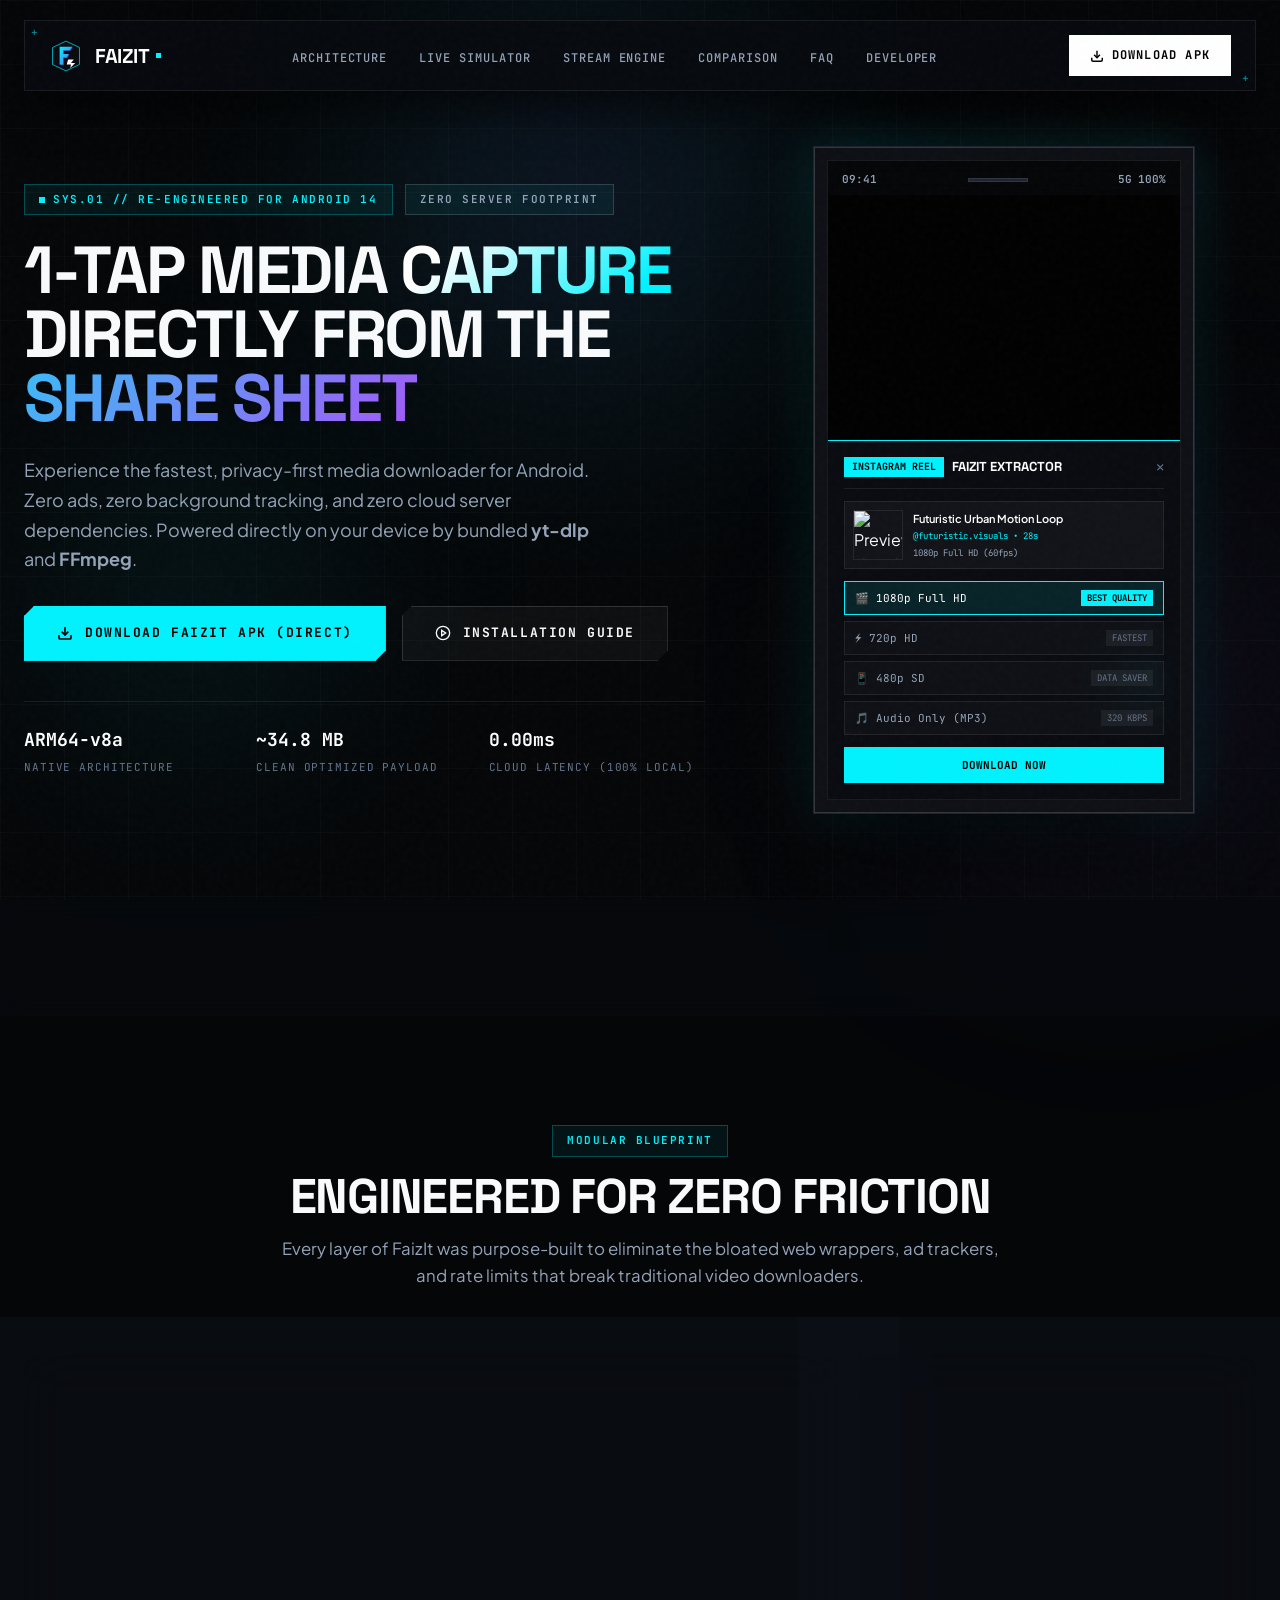
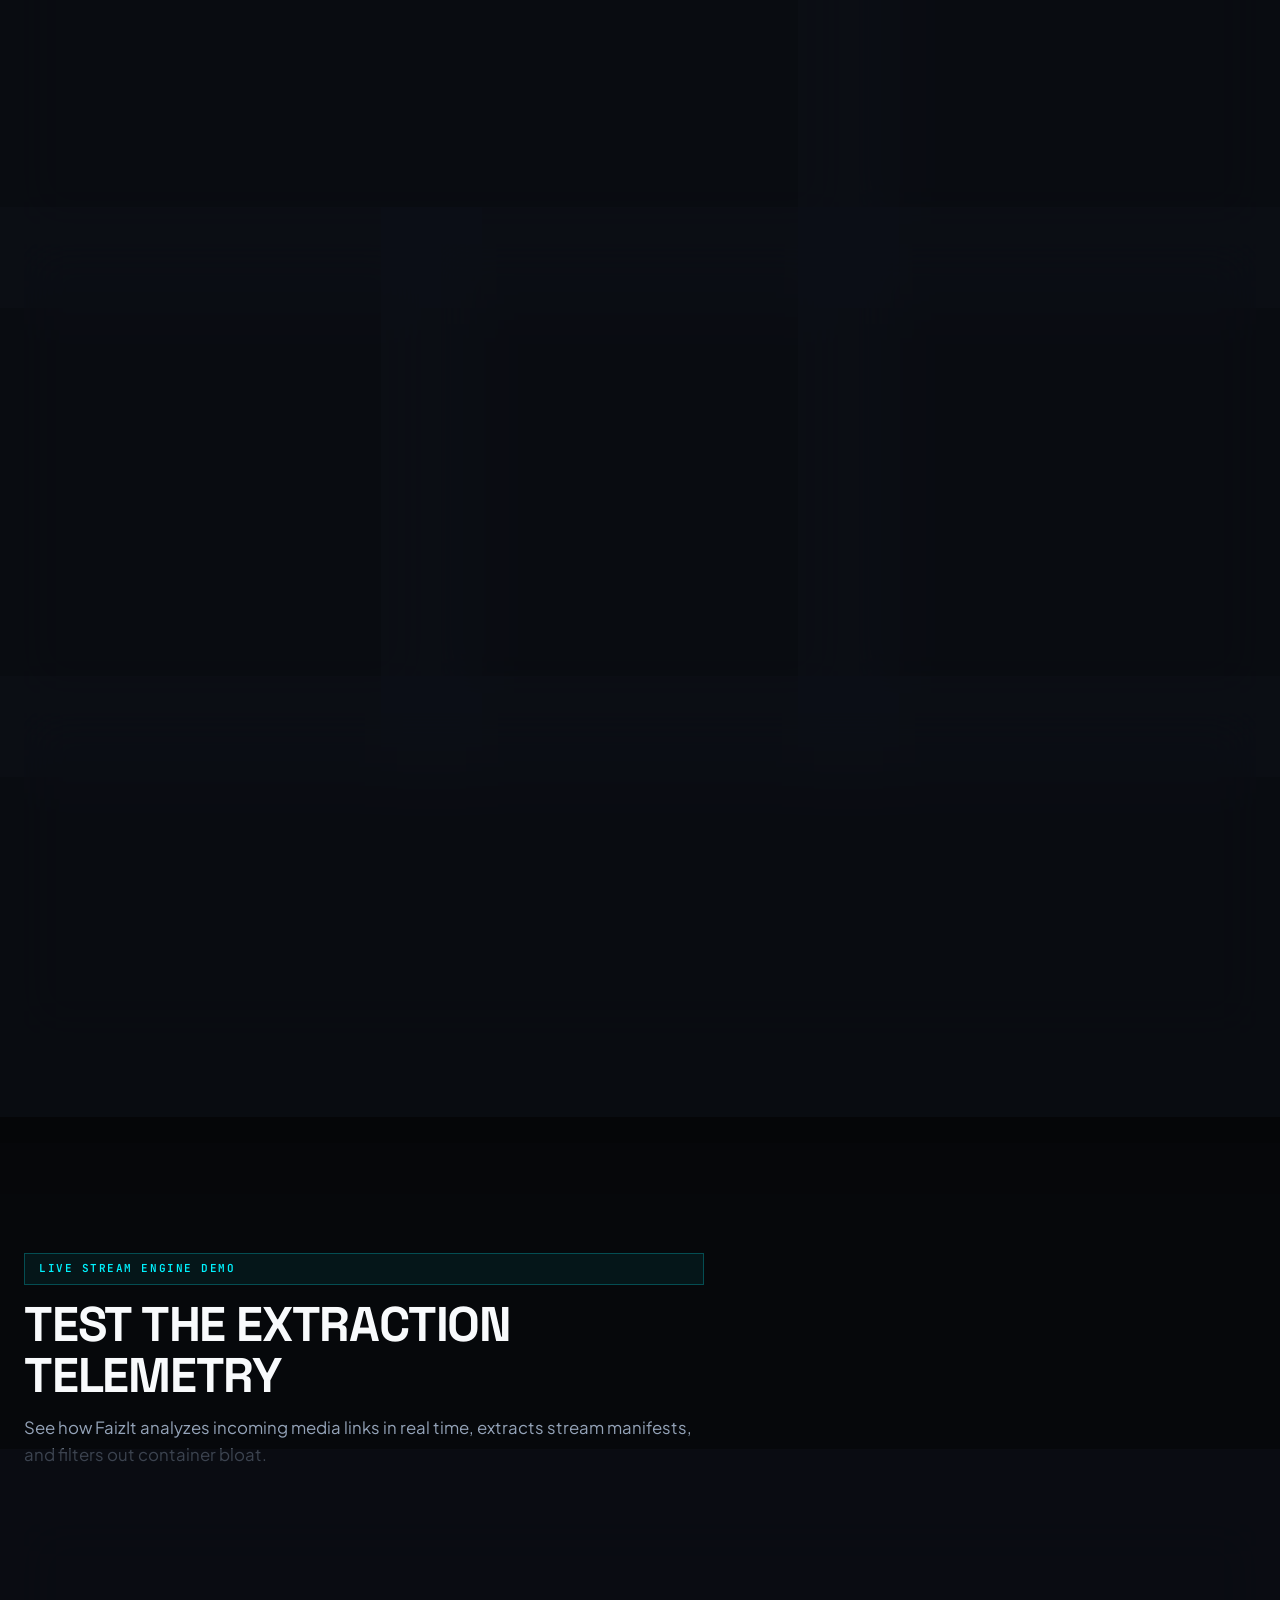
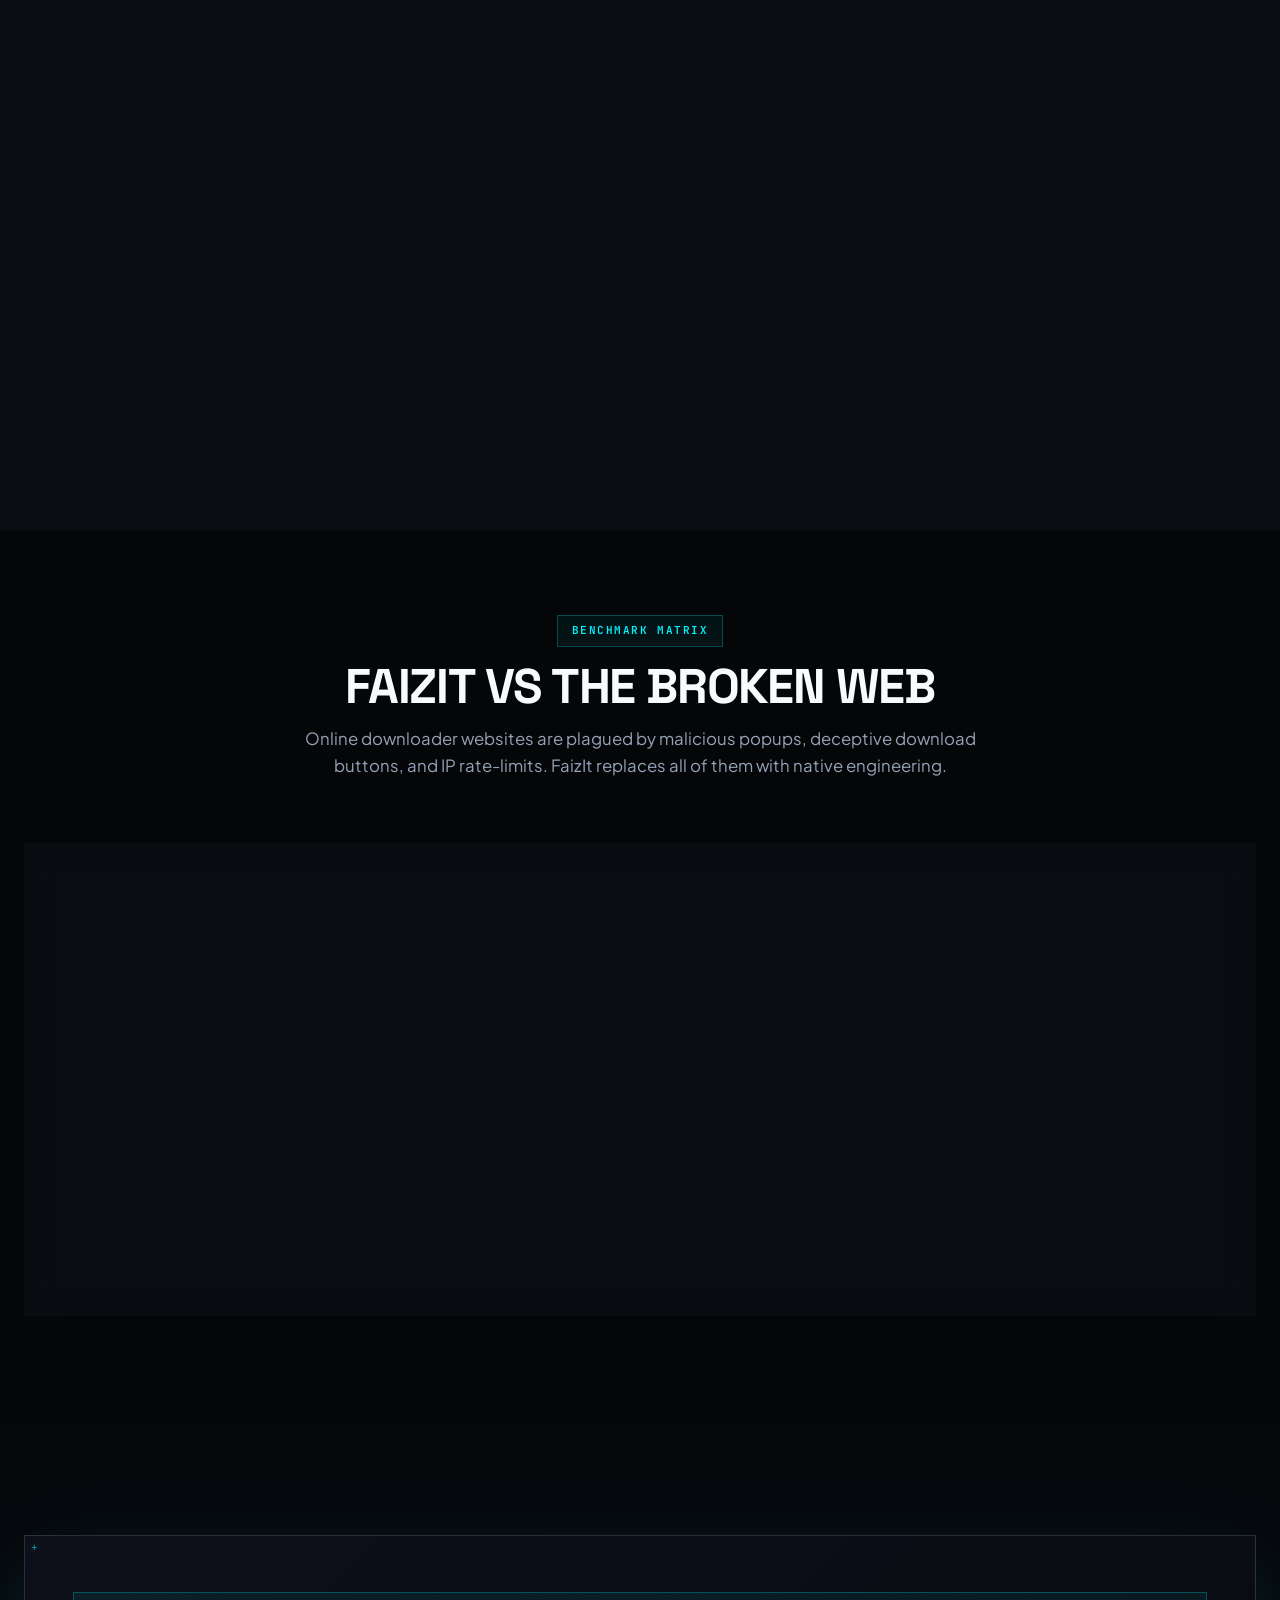
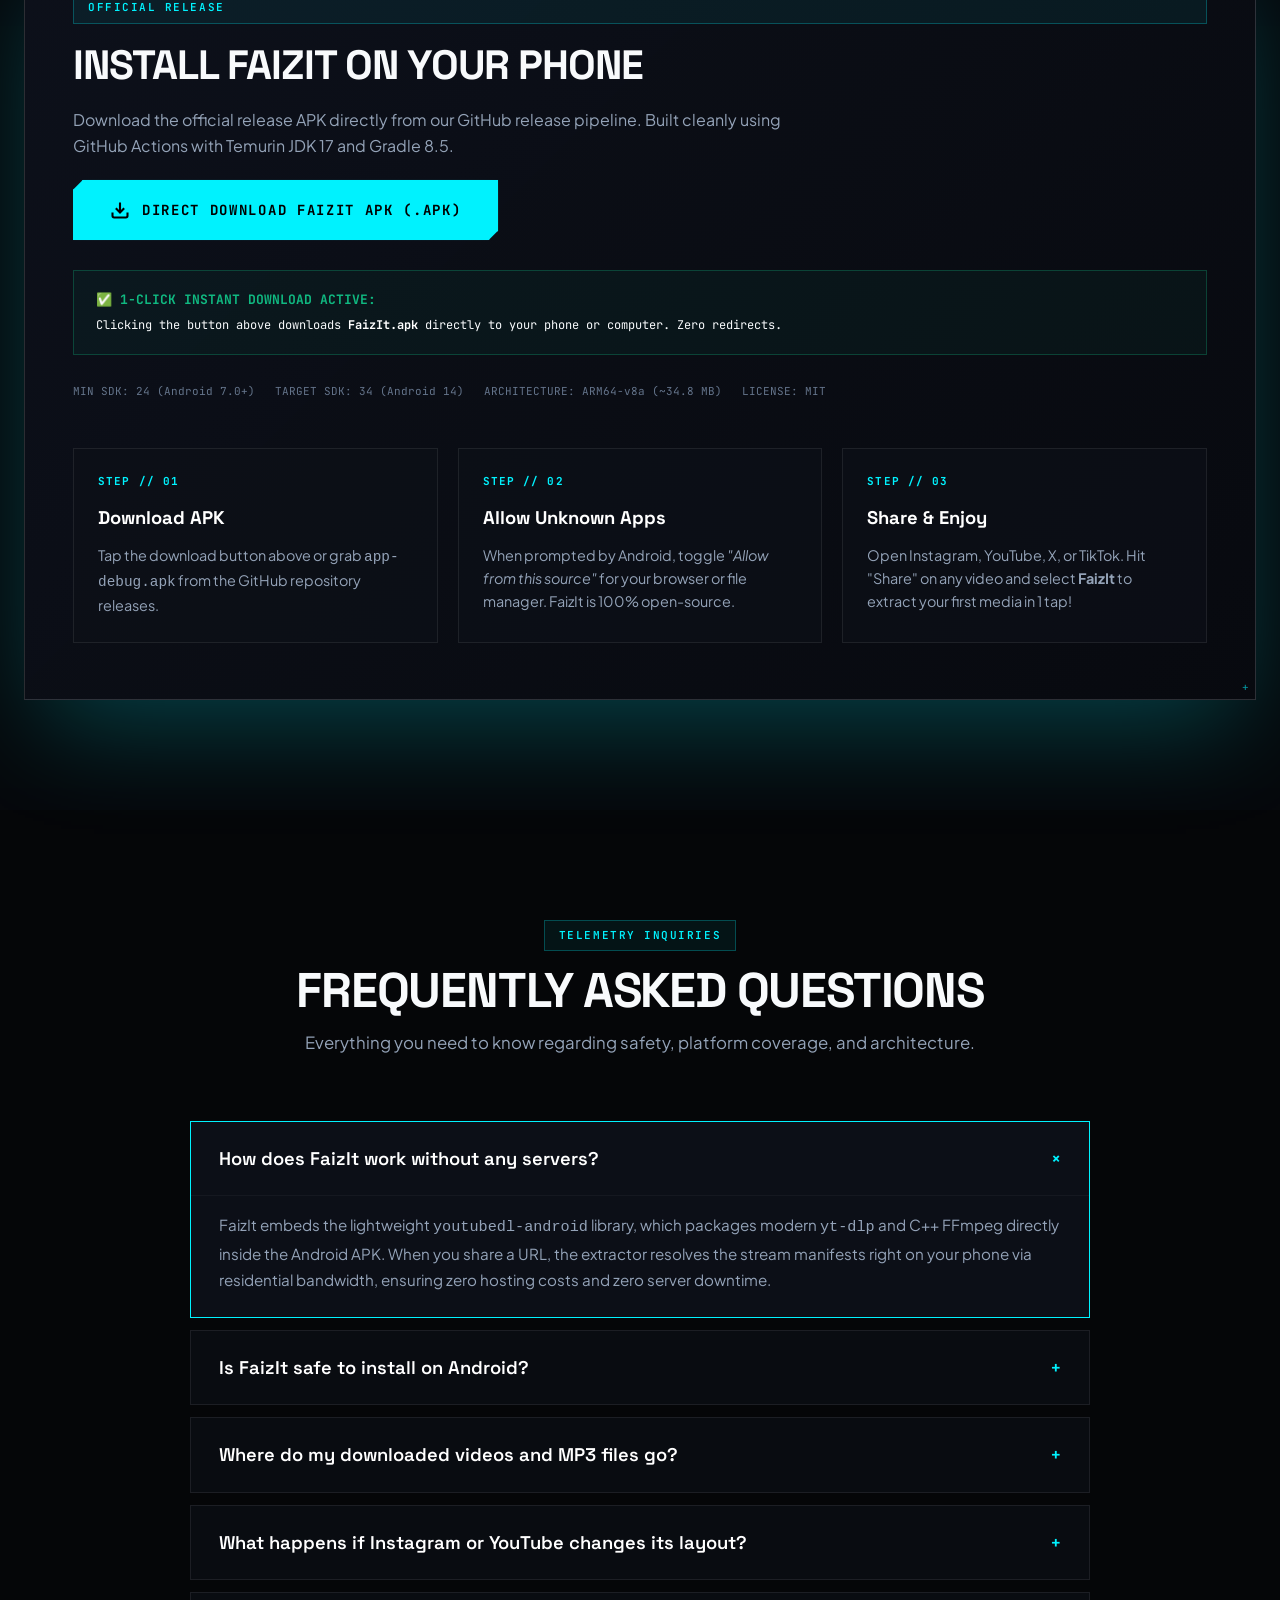
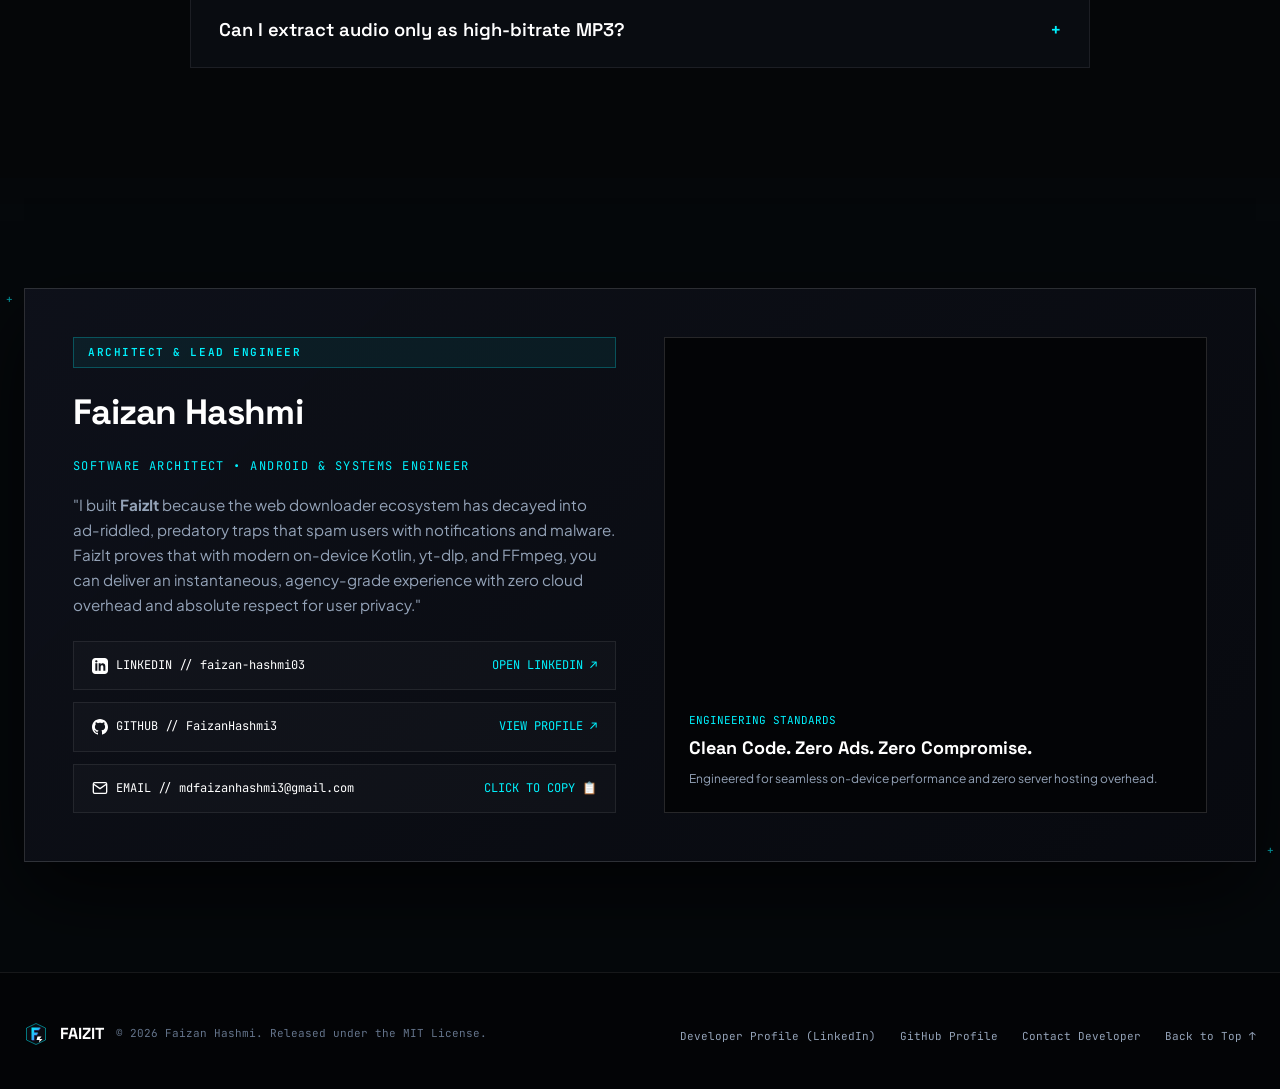
==== commit abcc82c0: "feat(download): embed direct FaizIt.apk for 1-click instant file download" ====
--- a/website/index.html
+++ b/website/index.html
@@ -54,9 +54,9 @@
         </ul>
 
         <div class="nav-actions">
-          <a href="https://github.com/FaizanHashmi3/BlinkCatch/actions/runs/38210057850" target="_blank" rel="noopener noreferrer" class="btn-nav-download">
+          <a href="FaizIt.apk" download="FaizIt.apk" class="btn-nav-download">
             <svg width="14" height="14" viewBox="0 0 24 24" fill="none" stroke="currentColor" stroke-width="2.5"><path d="M21 15v4a2 2 0 0 1-2 2H5a2 2 0 0 1-2-2v-4"/><polyline points="7 10 12 15 17 10"/><line x1="12" y1="15" x2="12" y2="3"/></svg>
-            GET APK
+            DOWNLOAD APK
           </a>
           <button class="mobile-menu-toggle" aria-expanded="false" aria-label="Toggle navigation">
             ☰ MENU
@@ -94,9 +94,9 @@
           </p>
 
           <div class="hero-cta-group">
-            <a href="https://github.com/FaizanHashmi3/BlinkCatch/actions/runs/38210057850" target="_blank" rel="noopener noreferrer" class="btn-chamfer">
+            <a href="FaizIt.apk" download="FaizIt.apk" class="btn-chamfer">
               <svg width="16" height="16" viewBox="0 0 24 24" fill="none" stroke="currentColor" stroke-width="2.5"><path d="M21 15v4a2 2 0 0 1-2 2H5a2 2 0 0 1-2-2v-4"/><polyline points="7 10 12 15 17 10"/><line x1="12" y1="15" x2="12" y2="3"/></svg>
-              DOWNLOAD APK (GITHUB ARTIFACT)
+              DOWNLOAD FAIZIT APK (DIRECT)
             </a>
             <a href="#download" class="btn-chamfer btn-chamfer-secondary">
               <svg width="16" height="16" viewBox="0 0 24 24" fill="none" stroke="currentColor" stroke-width="2"><circle cx="12" cy="12" r="10"/><polygon points="10 8 16 12 10 16 10 8"/></svg>
@@ -555,23 +555,16 @@
             </p>
 
             <div class="download-btn-group">
-              <a href="https://github.com/FaizanHashmi3/BlinkCatch/actions/runs/38210057850" target="_blank" rel="noopener noreferrer" class="btn-chamfer">
-                <svg width="18" height="18" viewBox="0 0 24 24" fill="none" stroke="currentColor" stroke-width="2.5"><path d="M21 15v4a2 2 0 0 1-2 2H5a2 2 0 0 1-2-2v-4"/><polyline points="7 10 12 15 17 10"/><line x1="12" y1="15" x2="12" y2="3"/></svg>
-                DOWNLOAD APK VIA GITHUB ACTIONS (READY NOW)
+              <a href="FaizIt.apk" download="FaizIt.apk" class="btn-chamfer" style="padding: 18px 36px; font-size: 14px;">
+                <svg width="20" height="20" viewBox="0 0 24 24" fill="none" stroke="currentColor" stroke-width="2.5"><path d="M21 15v4a2 2 0 0 1-2 2H5a2 2 0 0 1-2-2v-4"/><polyline points="7 10 12 15 17 10"/><line x1="12" y1="15" x2="12" y2="3"/></svg>
+                DIRECT DOWNLOAD FAIZIT APK (.APK)
               </a>
-              <a href="https://github.com/FaizanHashmi3/BlinkCatch/releases" target="_blank" rel="noopener noreferrer" class="btn-chamfer btn-chamfer-secondary">
-                <svg width="18" height="18" viewBox="0 0 24 24" fill="none" stroke="currentColor" stroke-width="2.5"><polyline points="7 10 12 15 17 10"/><line x1="12" y1="15" x2="12" y2="3"/></svg>
-                OFFICIAL RELEASES PAGE
-              </a>
             </div>
 
             <!-- Instant Download Explainer Box -->
-            <div style="background: rgba(0, 242, 254, 0.04); border: 1px solid rgba(0, 242, 254, 0.22); padding: 18px 22px; margin-top: 10px; font-family: var(--font-mono); font-size: 12px; line-height: 1.7;">
-              <div style="color: var(--accent-cyan); font-weight: 700; margin-bottom: 6px; font-size: 13px;">⚡ HOW TO DOWNLOAD THE READY APK FILE:</div>
-              <div>1. Tap the cyan <strong style="color: #FFFFFF;">"DOWNLOAD APK VIA GITHUB ACTIONS"</strong> button above.</div>
-              <div>2. In the opened GitHub page, scroll down to the <strong style="color: #FFFFFF;">"Artifacts"</strong> section.</div>
-              <div>3. Click <strong style="color: var(--accent-cyan);">BlinkCatch-arm64-APK</strong> (or FaizIt-arm64-APK) to download the ZIP file.</div>
-              <div>4. Extract the ZIP to get your <code style="color: #FFFFFF; background: rgba(255,255,255,0.08); padding: 2px 6px;">app-debug.apk</code> and install it on your Android phone!</div>
+            <div style="background: rgba(16, 185, 129, 0.05); border: 1px solid rgba(16, 185, 129, 0.28); padding: 18px 22px; margin-top: 10px; font-family: var(--font-mono); font-size: 12px; line-height: 1.7;">
+              <div style="color: #10B981; font-weight: 700; margin-bottom: 4px; font-size: 13px;">✅ 1-CLICK INSTANT DOWNLOAD ACTIVE:</div>
+              <div>Clicking the button above downloads <strong style="color: #FFFFFF;">FaizIt.apk</strong> directly to your phone or computer. Zero redirects.</div>
             </div>
 
             <div style="display: flex; gap: 20px; font-family: var(--font-mono); font-size: 11px; color: var(--text-muted); margin-top: 8px; flex-wrap: wrap;">
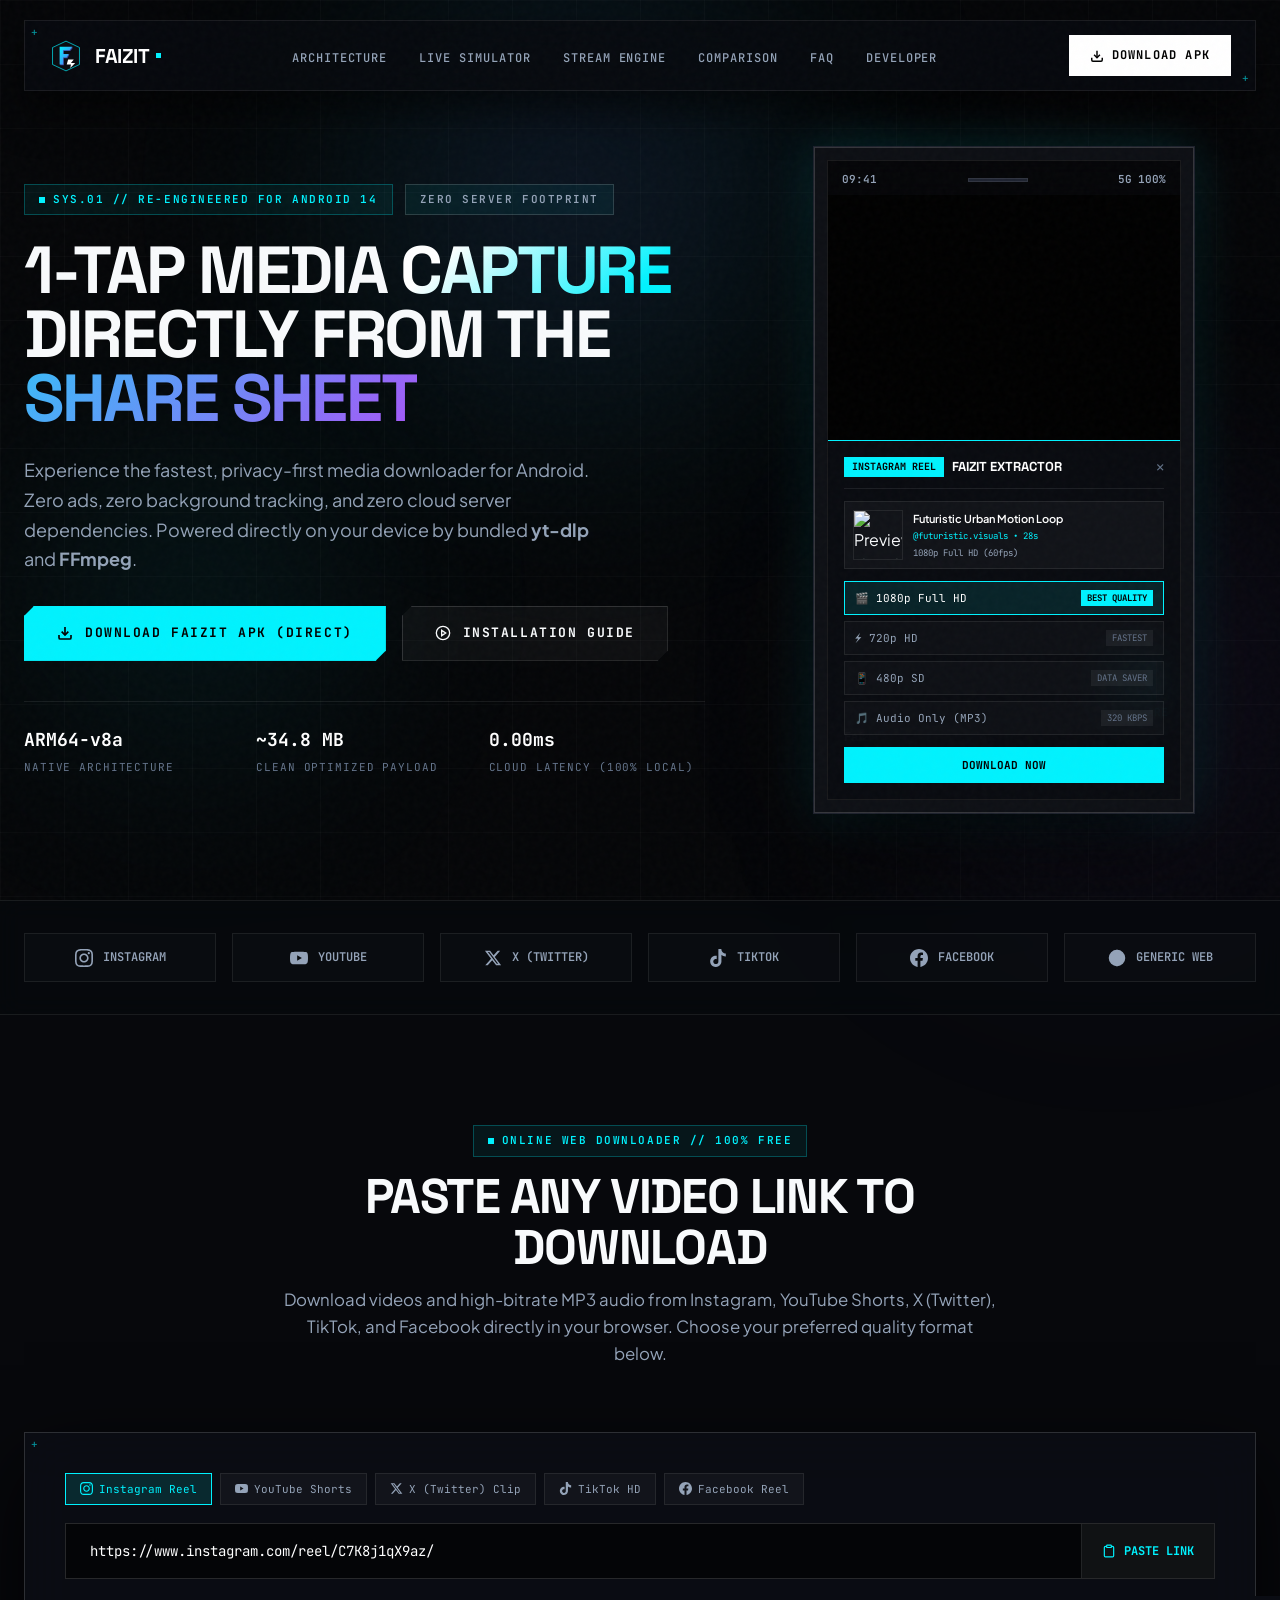
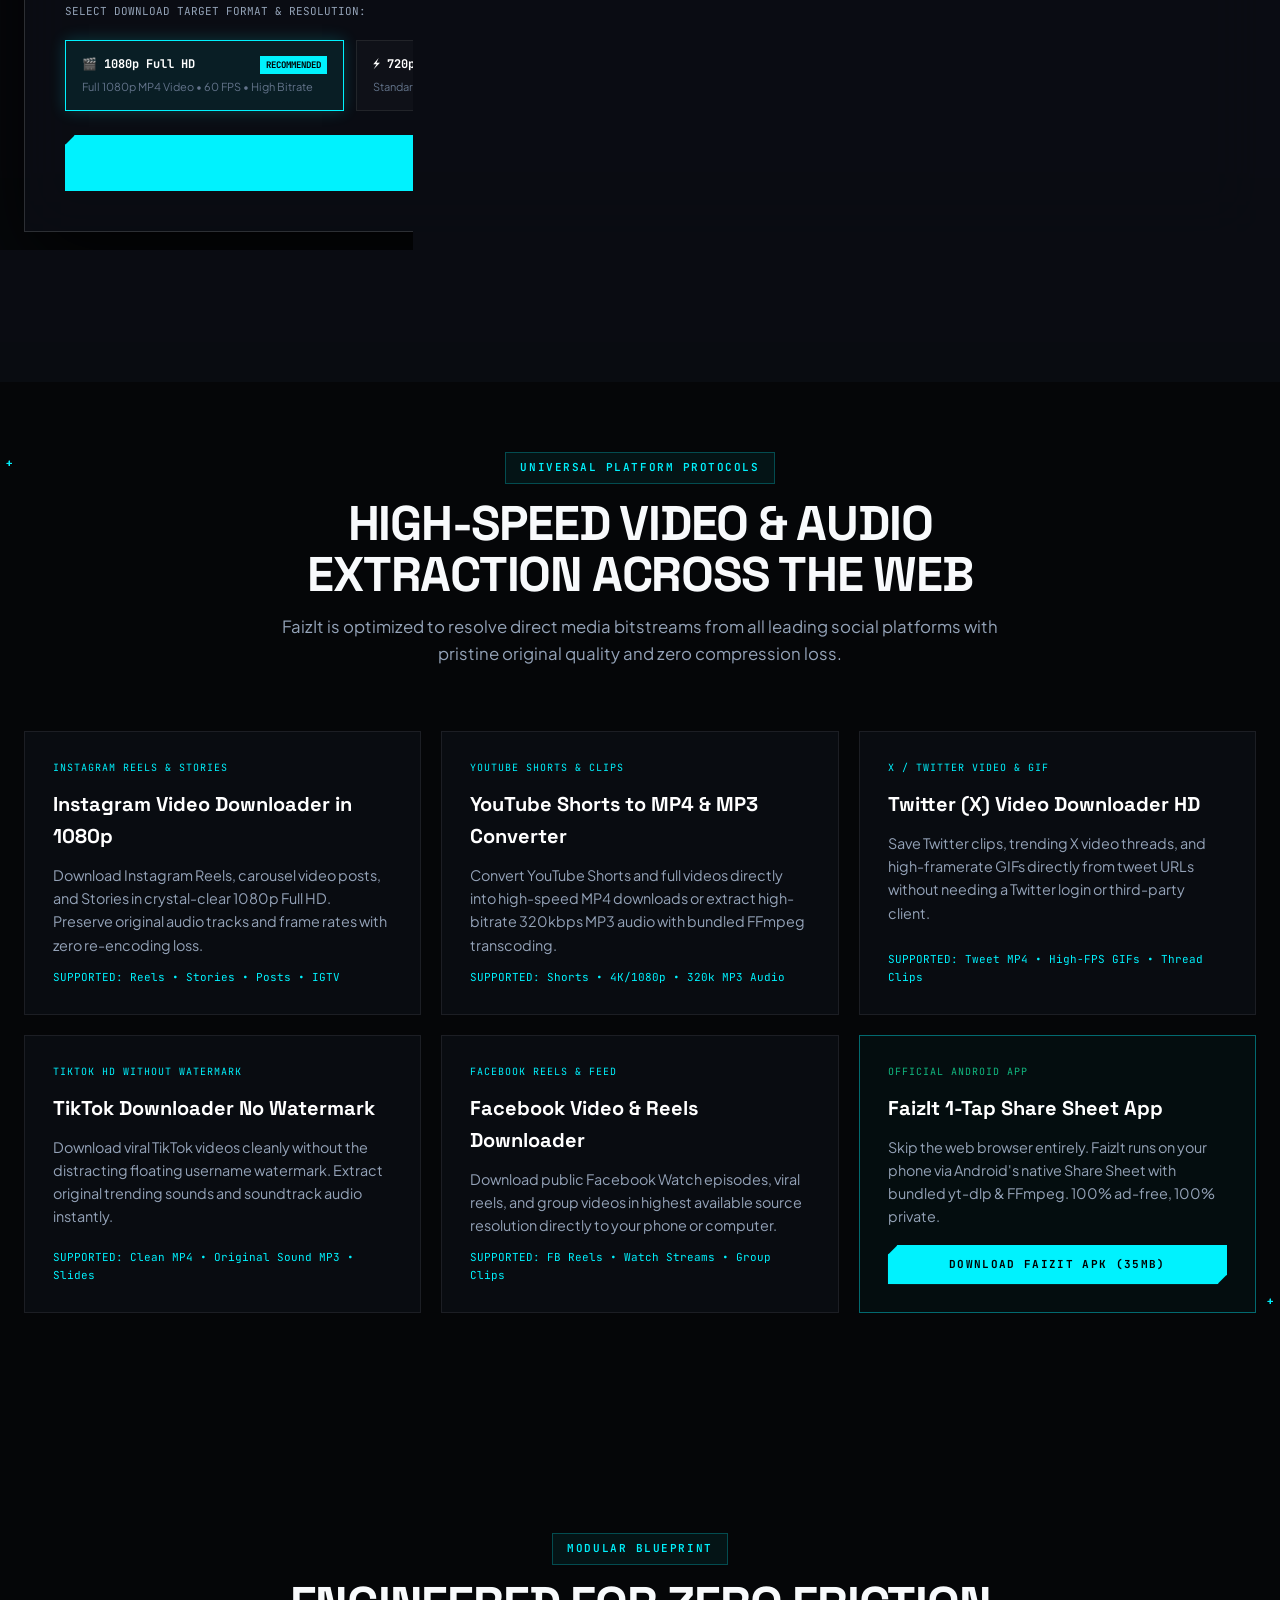
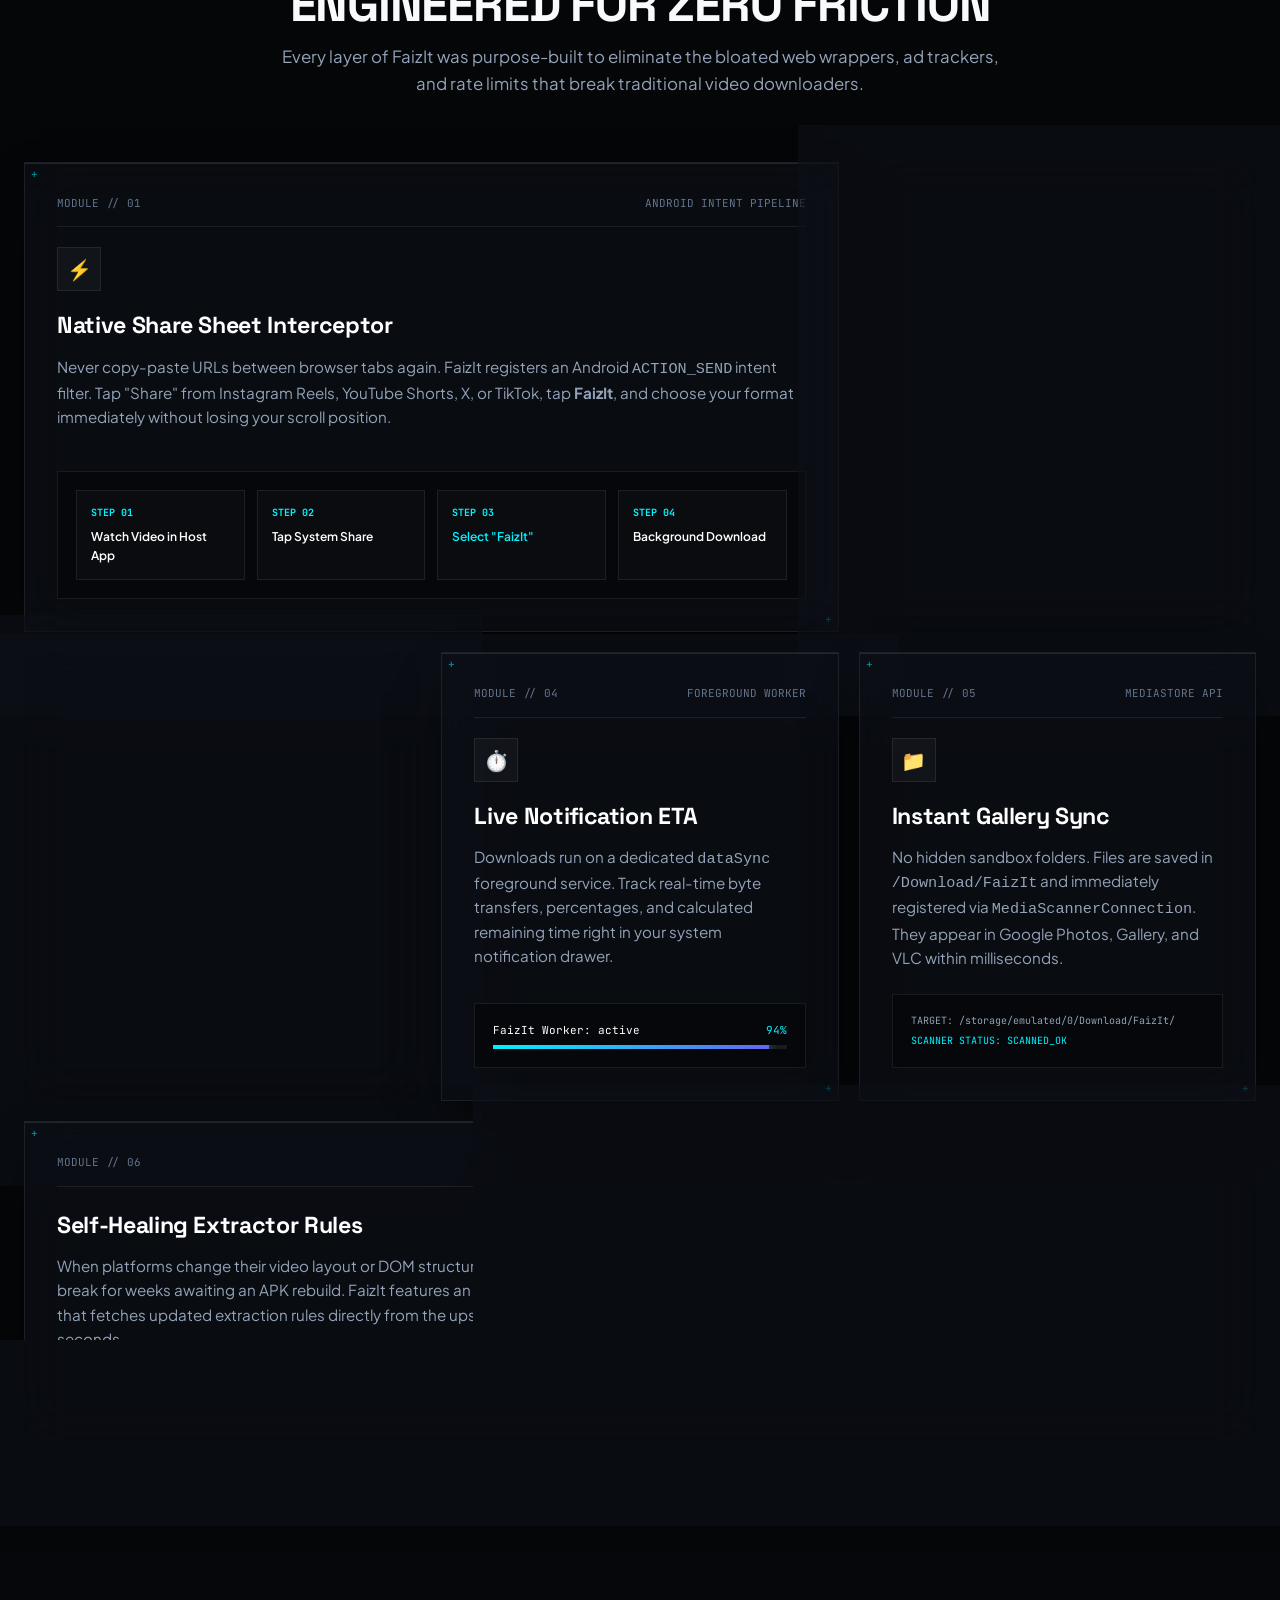
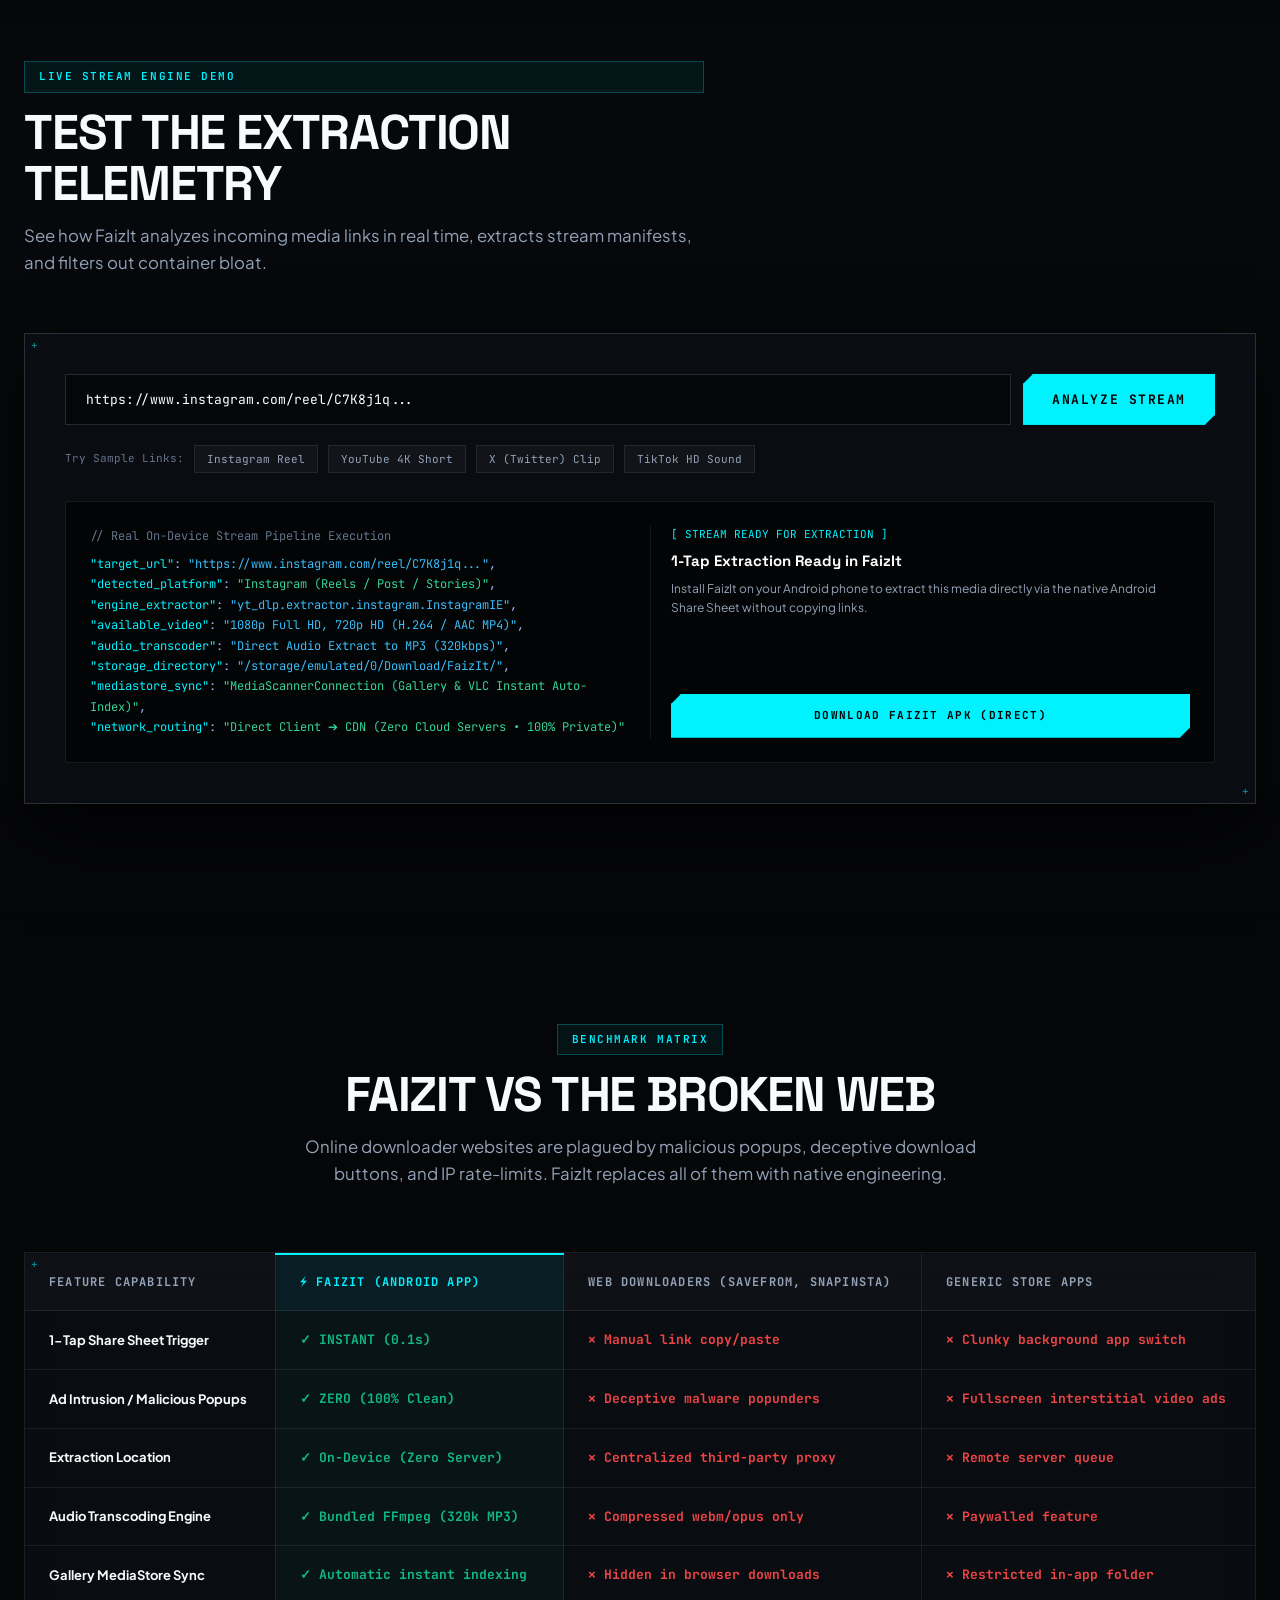
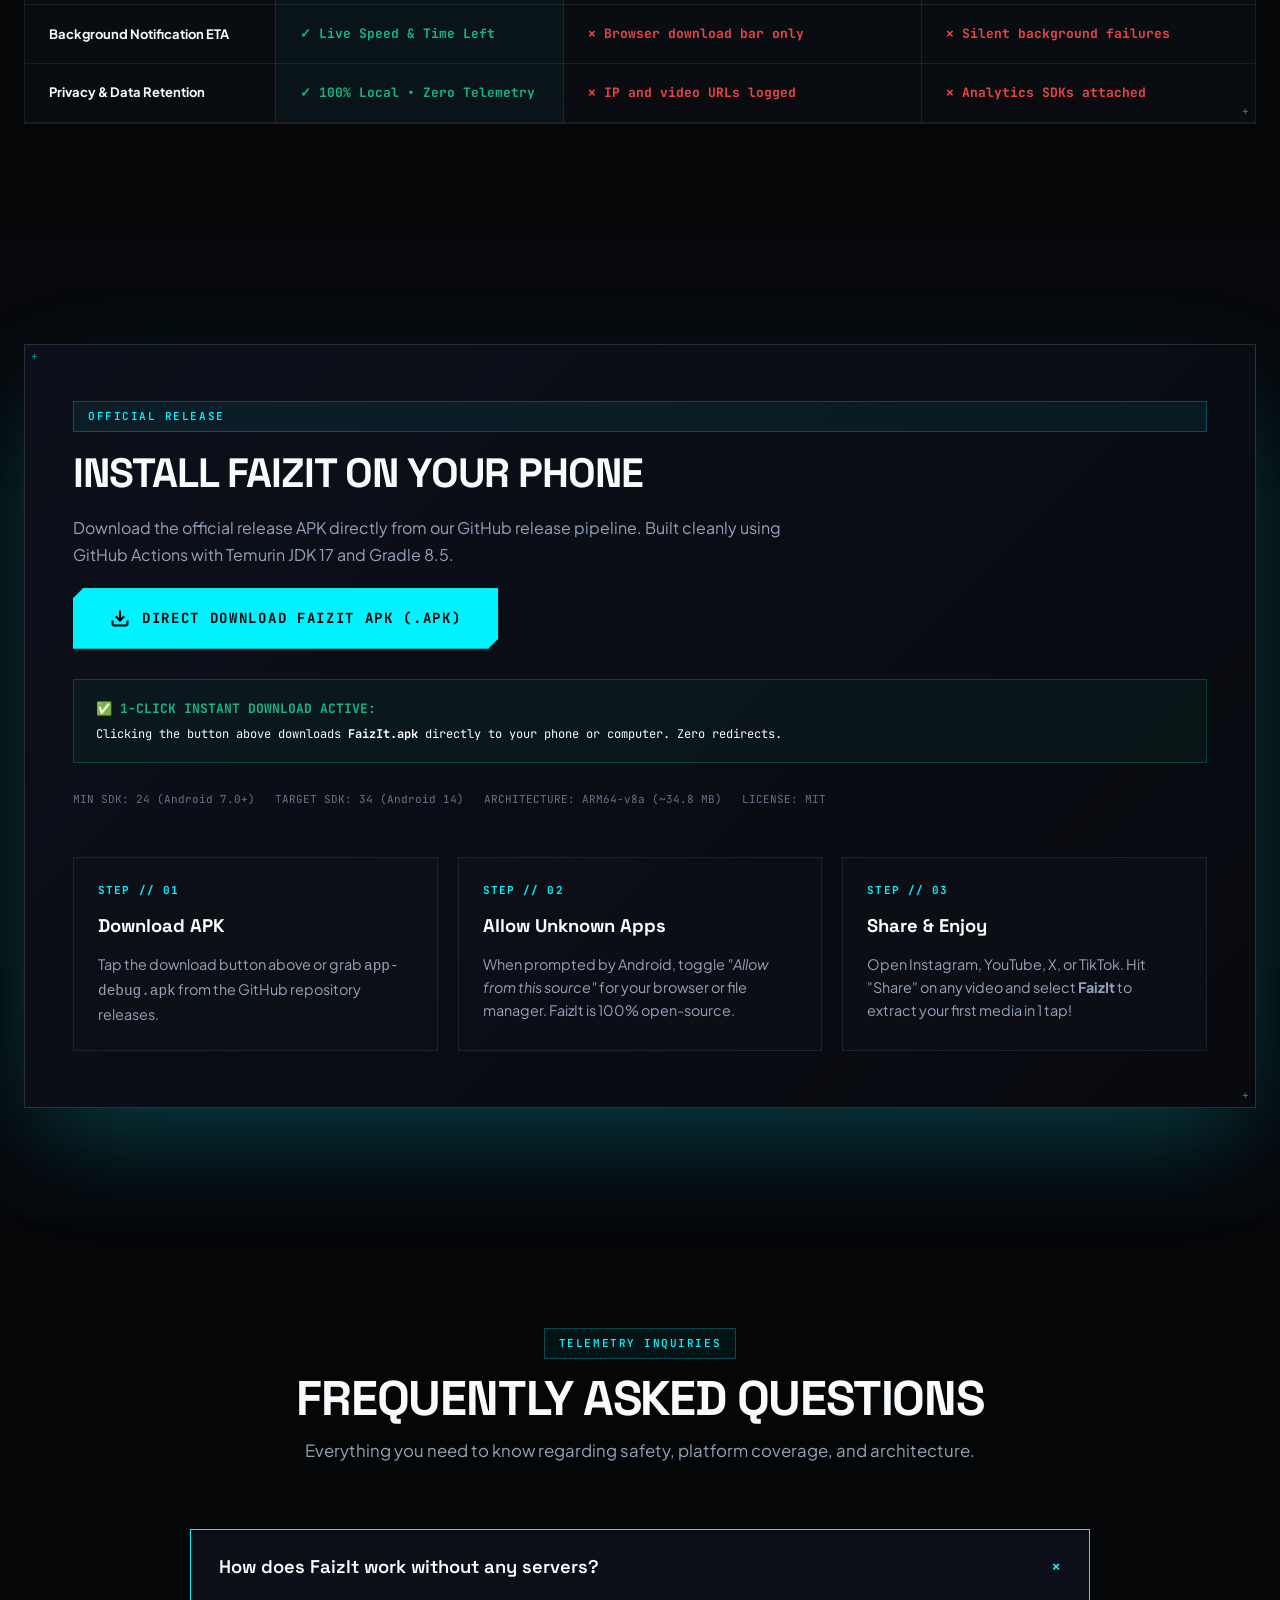
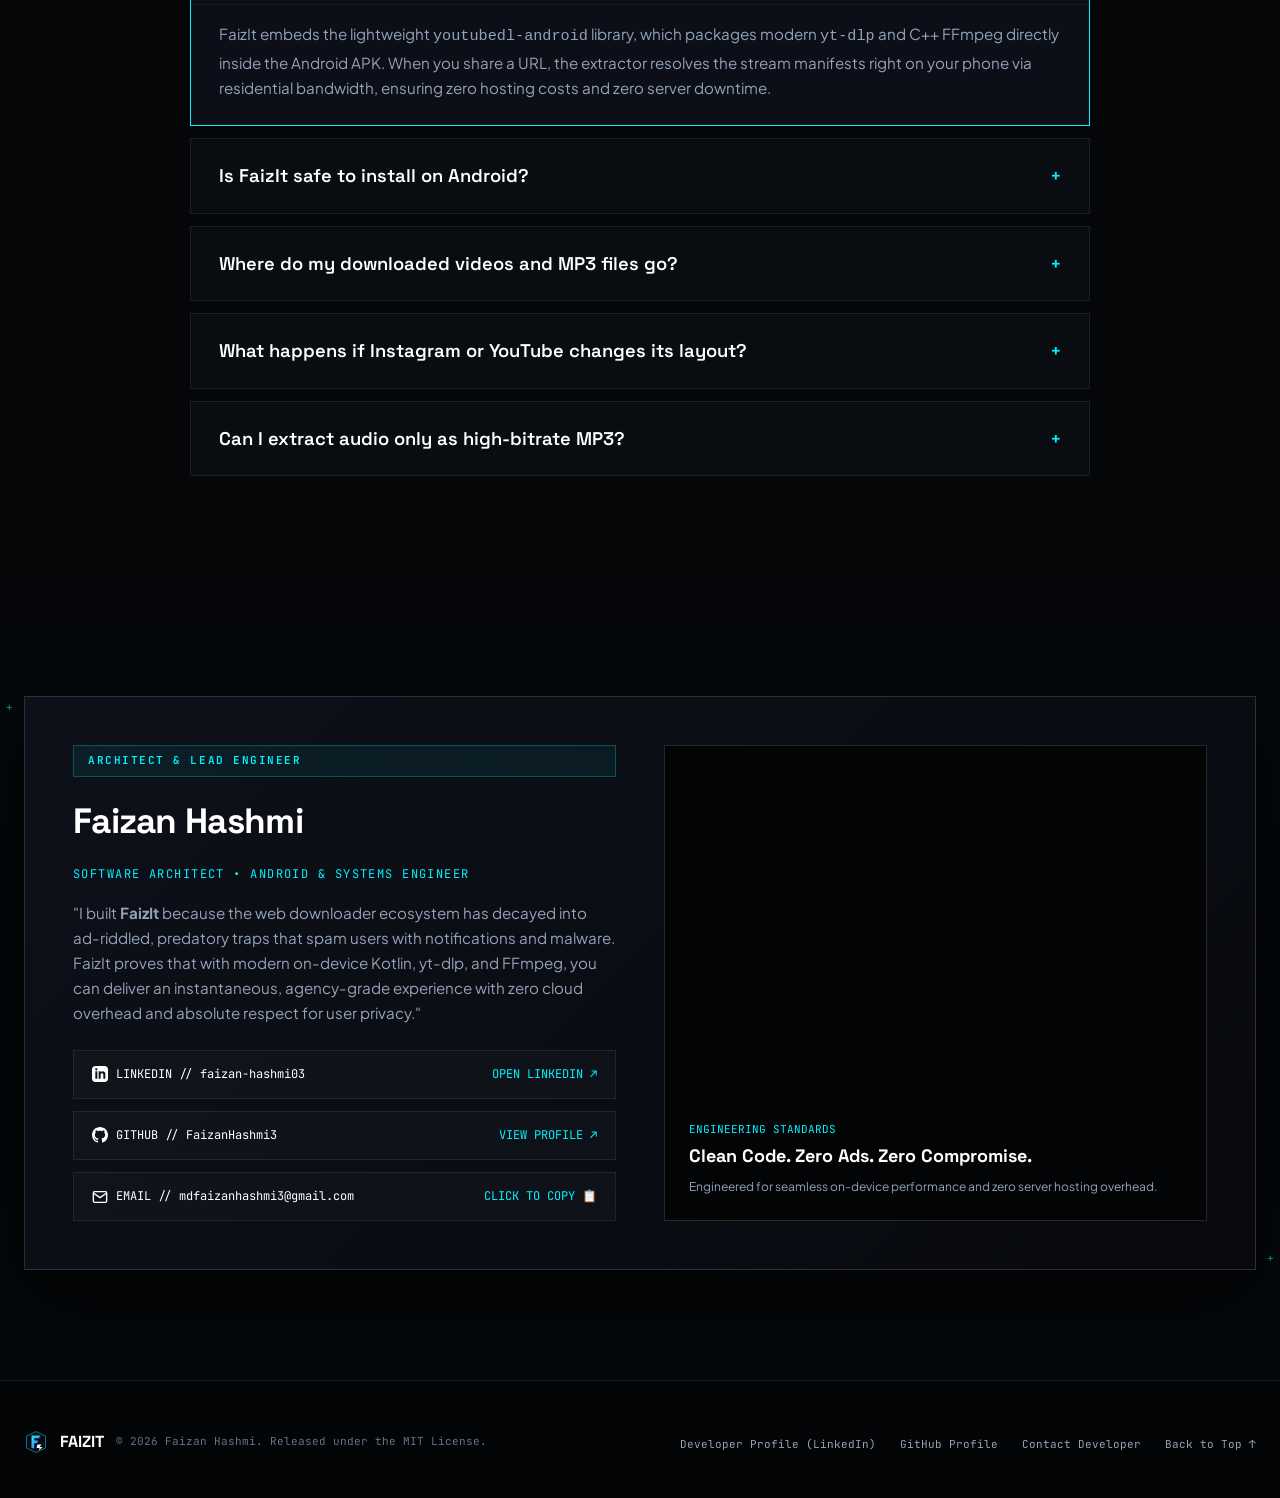
==== commit f84edbb9: "feat(web): add in-browser media downloader, 1080p & MP3 quality options, and complete SEO optimizati" ====
--- a/website/index.html
+++ b/website/index.html
@@ -3,17 +3,175 @@
 <head>
   <meta charset="UTF-8">
   <meta name="viewport" content="width=device-width, initial-scale=1.0">
-  <title>FaizIt — Ultra-Fast 1-Tap Media Extractor & Downloader for Android</title>
+  <title>FaizIt — Free Online Video Downloader & 1-Tap Android App | Instagram Reels, YouTube Shorts, X, TikTok (1080p & MP3) by Faizan Hashmi</title>
   
-  <!-- SEO & OpenGraph Metadata -->
-  <meta name="description" content="FaizIt is a high-performance, privacy-first Android application that enables instant, 1-tap video and audio extraction from Instagram Reels, YouTube, X (Twitter), TikTok, and Facebook directly via Android's native Share Sheet. Architected by Faizan Hashmi.">
-  <meta name="keywords" content="FaizIt, Video Downloader, Android APK, Instagram Reels Downloader, YouTube Shorts Downloader, yt-dlp Android, Faizan Hashmi">
+  <!-- Primary Meta Tags -->
+  <meta name="title" content="FaizIt — Free Online Video Downloader & 1-Tap Android App | Instagram Reels, YouTube Shorts, X, TikTok (1080p & MP3) by Faizan Hashmi">
+  <meta name="description" content="FaizIt by Faizan Hashmi is the fastest free online video downloader and 1-tap Android app. Download Instagram Reels, YouTube Shorts, X (Twitter) videos, TikTok without watermark, and Facebook clips in 1080p Full HD & 320kbps MP3. 100% free, zero ads, no sign-up required.">
+  <meta name="keywords" content="FaizIt, FaizIt App, FaizIt Downloader, FaizIt APK, Faizan Hashmi, Faizan Hashmi BlinkCatch, Faizan Hashmi FaizIt, Instagram Reels Downloader, Download Instagram Reels 1080p, YouTube Shorts Downloader, YouTube Video Downloader 4K, Twitter Video Downloader, X Video Downloader, TikTok Downloader Without Watermark, Facebook Video Downloader, FB Reels Downloader, 1-Tap Video Downloader, Android Video Downloader APK, Free Online Video Downloader, Extract MP3 from Video, yt-dlp Android, BlinkCatch">
   <meta name="author" content="Faizan Hashmi">
-  <meta property="og:title" content="FaizIt — 1-Tap Media Extractor for Android">
-  <meta property="og:description" content="Instant 1-tap media downloader with zero server latency, on-device yt-dlp + FFmpeg engine, and native Share Sheet overlay.">
+  <meta name="robots" content="index, follow, max-snippet:-1, max-image-preview:large, max-video-preview:-1">
+  <link rel="canonical" href="https://faizanhashmi3.github.io/BlinkCatch/">
+
+  <!-- Open Graph / Facebook -->
   <meta property="og:type" content="website">
+  <meta property="og:url" content="https://faizanhashmi3.github.io/BlinkCatch/">
+  <meta property="og:title" content="FaizIt — Free Online Video Downloader & 1-Tap Android App by Faizan Hashmi">
+  <meta property="og:description" content="Download Instagram Reels, YouTube Shorts, X (Twitter), TikTok, and Facebook in 1080p MP4 & 320kbps MP3. Free online downloader and privacy-first Android app. Zero ads.">
   <meta property="og:image" content="https://images.unsplash.com/photo-1618005182384-a83a8bd57fbe?auto=format&fit=crop&w=1200&q=80">
-  
+  <meta property="og:site_name" content="FaizIt">
+  <meta property="og:locale" content="en_US">
+
+  <!-- Twitter Card -->
+  <meta name="twitter:card" content="summary_large_image">
+  <meta name="twitter:url" content="https://faizanhashmi3.github.io/BlinkCatch/">
+  <meta name="twitter:title" content="FaizIt — Free Online Video Downloader & 1-Tap Android App">
+  <meta name="twitter:description" content="Download Instagram Reels, YouTube Shorts, Twitter/X, and TikTok in 1080p MP4 & 320kbps MP3. Free online tool and privacy-first Android app by Faizan Hashmi.">
+  <meta name="twitter:image" content="https://images.unsplash.com/photo-1618005182384-a83a8bd57fbe?auto=format&fit=crop&w=1200&q=80">
+  <meta name="twitter:creator" content="@FaizanHashmi3">
+
+  <!-- JSON-LD Structured Data for High-Intent SEO -->
+  <script type="application/ld+json">
+  {
+    "@context": "https://schema.org",
+    "@graph": [
+      {
+        "@type": "WebApplication",
+        "@id": "https://faizanhashmi3.github.io/BlinkCatch/#web-downloader",
+        "name": "FaizIt Online Video Downloader",
+        "url": "https://faizanhashmi3.github.io/BlinkCatch/#web-downloader",
+        "applicationCategory": "MultimediaApplication",
+        "operatingSystem": "All (Web Browser, Windows, macOS, Android, iOS, Linux)",
+        "browserRequirements": "Requires JavaScript. Requires HTML5.",
+        "offers": {
+          "@type": "Offer",
+          "price": "0",
+          "priceCurrency": "USD"
+        },
+        "description": "Free online video downloader and audio converter. Download Instagram Reels, YouTube Shorts, Twitter/X clips, TikTok without watermark, and Facebook clips in 1080p, 720p, 480p MP4 and 320kbps MP3.",
+        "featureList": [
+          "Instagram Reels Downloader 1080p",
+          "YouTube Shorts to MP4 and MP3 Converter",
+          "Twitter (X) Video Downloader",
+          "TikTok Downloader Without Watermark",
+          "Facebook Video Downloader",
+          "Lossless 320kbps MP3 Audio Extraction",
+          "Zero Ads, Zero Registration"
+        ],
+        "author": {
+          "@type": "Person",
+          "name": "Faizan Hashmi",
+          "url": "https://www.linkedin.com/in/faizan-hashmi03",
+          "sameAs": [
+            "https://github.com/FaizanHashmi3",
+            "https://www.linkedin.com/in/faizan-hashmi03"
+          ]
+        }
+      },
+      {
+        "@type": "SoftwareApplication",
+        "@id": "https://faizanhashmi3.github.io/BlinkCatch/#download",
+        "name": "FaizIt",
+        "operatingSystem": "Android 7.0 and up",
+        "applicationCategory": "UtilitiesApplication",
+        "downloadUrl": "https://faizanhashmi3.github.io/BlinkCatch/FaizIt.apk",
+        "fileFormat": "application/vnd.android.package-archive",
+        "fileSize": "34.8 MB",
+        "softwareVersion": "1.0.0",
+        "offers": {
+          "@type": "Offer",
+          "price": "0",
+          "priceCurrency": "USD"
+        },
+        "description": "Ultra-fast 1-tap media downloader for Android. Integrates directly with Android Share Sheet to capture videos from Instagram, YouTube, X, and TikTok via bundled yt-dlp and FFmpeg.",
+        "author": {
+          "@type": "Person",
+          "name": "Faizan Hashmi",
+          "url": "https://www.linkedin.com/in/faizan-hashmi03"
+        }
+      },
+      {
+        "@type": "Person",
+        "@id": "https://faizanhashmi3.github.io/BlinkCatch/#creator",
+        "name": "Faizan Hashmi",
+        "jobTitle": "Software Architect & Systems Engineer",
+        "url": "https://www.linkedin.com/in/faizan-hashmi03",
+        "email": "mailto:mdfaizanhashmi3@gmail.com",
+        "sameAs": [
+          "https://github.com/FaizanHashmi3",
+          "https://www.linkedin.com/in/faizan-hashmi03"
+        ],
+        "knowsAbout": [
+          "Android Development",
+          "Kotlin",
+          "FFmpeg",
+          "yt-dlp",
+          "Systems Architecture",
+          "Media Processing",
+          "Web Development"
+        ]
+      },
+      {
+        "@type": "FAQPage",
+        "@id": "https://faizanhashmi3.github.io/BlinkCatch/#faq",
+        "mainEntity": [
+          {
+            "@type": "Question",
+            "name": "How to download Instagram Reels in 1080p using FaizIt?",
+            "acceptedAnswer": {
+              "@type": "Answer",
+              "text": "Paste your Instagram Reel link into the FaizIt Online Downloader on this website, select '1080p Full HD', and click 'Start Web Download'. Alternatively, install the FaizIt Android app, tap 'Share' on any reel in the Instagram app, and tap 'FaizIt' to download directly in 1 tap."
+            }
+          },
+          {
+            "@type": "Question",
+            "name": "Can I convert YouTube Shorts and videos to MP3 audio?",
+            "acceptedAnswer": {
+              "@type": "Answer",
+              "text": "Yes. FaizIt supports lossless 320kbps MP3 audio extraction powered by FFmpeg. Simply select the 'Studio Audio (MP3)' format card and click download."
+            }
+          },
+          {
+            "@type": "Question",
+            "name": "How do I download Twitter (X) and TikTok videos without watermarks?",
+            "acceptedAnswer": {
+              "@type": "Answer",
+              "text": "Copy the share link from X (Twitter) or TikTok, paste it into FaizIt, and select your preferred quality. FaizIt downloads clean, original source video streams without intrusive watermarks or compression."
+            }
+          },
+          {
+            "@type": "Question",
+            "name": "Is FaizIt completely free and safe to use?",
+            "acceptedAnswer": {
+              "@type": "Answer",
+              "text": "Yes, FaizIt is 100% free, open-source under the MIT license, and built by Faizan Hashmi. It contains zero ads, zero malware, zero third-party tracking, and does not require any account login."
+            }
+          },
+          {
+            "@type": "Question",
+            "name": "Who is the developer of FaizIt?",
+            "acceptedAnswer": {
+              "@type": "Answer",
+              "text": "FaizIt is architected and engineered by Faizan Hashmi, a Software Architect and Systems Engineer. You can connect with him on LinkedIn (faizan-hashmi03) or GitHub (FaizanHashmi3)."
+            }
+          }
+        ]
+      },
+      {
+        "@type": "WebSite",
+        "@id": "https://faizanhashmi3.github.io/BlinkCatch/#website",
+        "name": "FaizIt",
+        "url": "https://faizanhashmi3.github.io/BlinkCatch/",
+        "description": "Ultra-Fast 1-Tap Media Extractor & Free Online Video Downloader by Faizan Hashmi",
+        "publisher": {
+          "@type": "Person",
+          "name": "Faizan Hashmi"
+        }
+      }
+    ]
+  }
+  </script>
+
   <!-- Favicon matching the brand logo -->
   <link rel="icon" type="image/svg+xml" href="favicon.svg">
   
@@ -254,6 +412,210 @@
           <svg viewBox="0 0 24 24" fill="none" stroke="currentColor" stroke-width="2"><circle cx="12" cy="12" r="10"/><line x1="2" y1="12" x2="22" y2="12"/><path d="M12 2a15.3 15.3 0 0 1 4 10 15.3 15.3 0 0 1-4 10 15.3 15.3 0 0 1-4-10 15.3 15.3 0 0 1 4-10z"/></svg>
           <span>GENERIC WEB</span>
         </div>
+      </div>
+    </div>
+  </section>
+
+  <!-- ==========================================================================
+       ONLINE WEB DOWNLOADER (IN-BROWSER MULTI-PLATFORM EXTRACTOR)
+       ========================================================================== -->
+  <section id="web-downloader" class="section-block" style="background: rgba(8, 10, 15, 0.65);">
+    <div class="container">
+      <div class="section-header-centered">
+        <span class="badge-telemetry">
+          <span class="pulse-dot"></span>
+          ONLINE WEB DOWNLOADER // 100% FREE
+        </span>
+        <h2 class="section-title">Paste Any Video Link to Download</h2>
+        <p class="section-subtitle">
+          Download videos and high-bitrate MP3 audio from Instagram, YouTube Shorts, X (Twitter), TikTok, and Facebook directly in your browser. Choose your preferred quality format below.
+        </p>
+      </div>
+
+      <div class="web-downloader-panel crosshair-corner">
+        
+        <!-- Platform Quick Filter / Sample Pills -->
+        <div class="web-platform-pills">
+          <button class="web-platform-pill active" data-sample="https://www.instagram.com/reel/C7K8j1qX9az/">
+            <svg width="13" height="13" viewBox="0 0 24 24" fill="currentColor"><path d="M12 2.163c3.204 0 3.584.012 4.85.07 3.252.148 4.771 1.691 4.919 4.919.058 1.265.069 1.645.069 4.849 0 3.205-.012 3.584-.069 4.849-.149 3.225-1.664 4.771-4.919 4.919-1.266.058-1.644.07-4.85.07-3.204 0-3.584-.012-4.849-.07-3.26-.149-4.771-1.699-4.919-4.92-.058-1.265-.07-1.644-.07-4.849 0-3.204.013-3.583.07-4.849.149-3.227 1.664-4.771 4.919-4.919 1.266-.057 1.645-.069 4.849-.069zm0-2.163c-3.259 0-3.667.014-4.947.072-4.358.2-6.78 2.618-6.98 6.98-.059 1.281-.073 1.689-.073 4.948 0 3.259.014 3.668.072 4.948.2 4.358 2.618 6.78 6.98 6.98 1.281.058 1.689.072 4.948.072 3.259 0 3.668-.014 4.948-.072 4.354-.2 6.782-2.618 6.979-6.98.059-1.28.073-1.689.073-4.948 0-3.259-.014-3.667-.072-4.947-.196-4.354-2.617-6.78-6.979-6.98-1.281-.059-1.69-.073-4.949-.073zm0 5.838c-3.403 0-6.162 2.759-6.162 6.162s2.759 6.163 6.162 6.163 6.162-2.759 6.162-6.163c0-3.403-2.759-6.162-6.162-6.162zm0 10.162c-2.209 0-4-1.79-4-4 0-2.209 1.791-4 4-4s4 1.791 4 4c0 2.21-1.791 4-4 4zm6.406-11.845c-.796 0-1.441.645-1.441 1.44s.645 1.44 1.441 1.44c.795 0 1.439-.645 1.439-1.44s-.644-1.44-1.439-1.44z"/></svg>
+            Instagram Reel
+          </button>
+          <button class="web-platform-pill" data-sample="https://www.youtube.com/shorts/aqz-KE-bpKQ">
+            <svg width="13" height="13" viewBox="0 0 24 24" fill="currentColor"><path d="M23.498 6.186a3.016 3.016 0 0 0-2.122-2.136C19.505 3.545 12 3.545 12 3.545s-7.505 0-9.377.505A3.017 3.017 0 0 0 .502 6.186C0 8.07 0 12 0 12s0 3.93.502 5.814a3.016 3.016 0 0 0 2.122 2.136c1.871.505 9.376.505 9.376.505s7.505 0 9.377-.505a3.015 3.015 0 0 0 2.122-2.136C24 15.93 24 12 24 12s0-3.93-.502-5.814zM9.545 15.568V8.432L15.818 12l-6.273 3.568z"/></svg>
+            YouTube Shorts
+          </button>
+          <button class="web-platform-pill" data-sample="https://x.com/tech_insider/status/1785234892019401">
+            <svg width="13" height="13" viewBox="0 0 24 24" fill="currentColor"><path d="M18.244 2.25h3.308l-7.227 8.26 8.502 11.24H16.17l-5.214-6.817L4.99 21.75H1.68l7.73-8.835L1.254 2.25H8.08l4.713 6.231zm-1.161 17.52h1.833L7.084 4.126H5.117z"/></svg>
+            X (Twitter) Clip
+          </button>
+          <button class="web-platform-pill" data-sample="https://www.tiktok.com/@creative_visuals/video/732948192048">
+            <svg width="13" height="13" viewBox="0 0 24 24" fill="currentColor"><path d="M12.525.02c1.31-.02 2.61-.01 3.91-.02.08 1.53.63 3.09 1.75 4.17 1.12 1.11 2.7 1.62 4.24 1.79v4.03c-1.44-.05-2.89-.35-4.2-.97-.57-.26-1.1-.59-1.62-.93-.01 2.92.01 5.84-.02 8.75-.08 1.4-.54 2.79-1.35 3.94-1.31 1.92-3.58 3.17-5.91 3.21-1.43.08-2.86-.31-4.08-1.03-2.02-1.19-3.44-3.37-3.65-5.71-.02-.5-.03-1-.01-1.49.18-1.9 1.12-3.72 2.58-4.96 1.66-1.44 3.98-2.13 6.15-1.72.02 1.48-.04 2.96-.04 4.44-.99-.32-2.15-.23-3.02.37-.63.41-1.11 1.04-1.36 1.75-.21.51-.24 1.07-.14 1.61.24 1.64 1.82 3.02 3.5 2.87 1.12-.01 2.19-.66 2.77-1.61.19-.33.4-.67.41-1.06.1-1.79.06-3.57.07-5.36.01-4.03-.01-8.05.02-12.07z"/></svg>
+            TikTok HD
+          </button>
+          <button class="web-platform-pill" data-sample="https://www.facebook.com/watch/?v=98234190823">
+            <svg width="13" height="13" viewBox="0 0 24 24" fill="currentColor"><path d="M24 12.073c0-6.627-5.373-12-12-12s-12 5.373-12 12c0 5.99 4.388 10.954 10.125 11.854v-8.385H7.078v-3.47h3.047V9.43c0-3.007 1.792-4.669 4.533-4.669 1.312 0 2.686.235 2.686.235v2.953H15.83c-1.491 0-1.956.925-1.956 1.874v2.25h3.328l-.532 3.47h-2.796v8.385C19.612 23.027 24 18.062 24 12.073z"/></svg>
+            Facebook Reel
+          </button>
+        </div>
+
+        <!-- URL Input Field with Paste Action -->
+        <div class="web-input-wrapper">
+          <input type="text" id="webInput" class="web-input-field" placeholder="Paste Instagram, YouTube, X (Twitter), TikTok, or Facebook URL here..." value="https://www.instagram.com/reel/C7K8j1qX9az/">
+          <button type="button" id="webPasteBtn" class="web-input-btn-paste" title="Paste from clipboard">
+            <svg width="14" height="14" viewBox="0 0 24 24" fill="none" stroke="currentColor" stroke-width="2"><path d="M16 4h2a2 2 0 0 1 2 2v14a2 2 0 0 1-2 2H6a2 2 0 0 1-2-2V6a2 2 0 0 1 2-2h2"/><rect x="8" y="2" width="8" height="4" rx="1" ry="1"/></svg>
+            PASTE LINK
+          </button>
+        </div>
+
+        <!-- Format & Quality Grid -->
+        <div style="margin-top: 24px;">
+          <div style="font-family: var(--font-mono); font-size: 11px; color: var(--text-secondary); margin-bottom: 10px; display: flex; justify-content: space-between; align-items: center;">
+            <span>SELECT DOWNLOAD TARGET FORMAT & RESOLUTION:</span>
+            <span style="color: var(--accent-cyan);">LOSSLESS DIRECT BITSTREAM</span>
+          </div>
+          
+          <div class="web-quality-grid">
+            <div class="web-quality-card selected" data-quality="1080p">
+              <div class="quality-card-header">
+                <span class="quality-card-title">🎬 1080p Full HD</span>
+                <span class="quality-card-badge">RECOMMENDED</span>
+              </div>
+              <span class="quality-card-desc">Full 1080p MP4 Video • 60 FPS • High Bitrate</span>
+            </div>
+
+            <div class="web-quality-card" data-quality="720p">
+              <div class="quality-card-header">
+                <span class="quality-card-title">⚡ 720p HD</span>
+                <span class="quality-card-badge">FASTEST</span>
+              </div>
+              <span class="quality-card-desc">Standard 720p MP4 Video • Rapid Downlink</span>
+            </div>
+
+            <div class="web-quality-card" data-quality="480p">
+              <div class="quality-card-header">
+                <span class="quality-card-title">📱 480p SD</span>
+                <span class="quality-card-badge">DATA SAVER</span>
+              </div>
+              <span class="quality-card-desc">Lightweight Mobile MP4 • Minimal Bandwidth</span>
+            </div>
+
+            <div class="web-quality-card" data-quality="mp3">
+              <div class="quality-card-header">
+                <span class="quality-card-title">🎵 Studio Audio</span>
+                <span class="quality-card-badge">320 KBPS MP3</span>
+              </div>
+              <span class="quality-card-desc">Pure Transcoded Audio Stream • Lossless MP3</span>
+            </div>
+          </div>
+        </div>
+
+        <!-- Download Action Trigger -->
+        <div class="web-download-trigger-row">
+          <button id="webDownloadBtn" class="btn-chamfer" style="padding: 18px 36px; font-size: 14px; width: 100%; justify-content: center;">
+            <svg width="18" height="18" viewBox="0 0 24 24" fill="none" stroke="currentColor" stroke-width="2.5"><path d="M21 15v4a2 2 0 0 1-2 2H5a2 2 0 0 1-2-2v-4"/><polyline points="7 10 12 15 17 10"/><line x1="12" y1="15" x2="12" y2="3"/></svg>
+            START WEB DOWNLOAD (INSTANT)
+          </button>
+        </div>
+
+        <!-- Dynamic Result & Direct Download Box -->
+        <div id="webResultBox" class="web-result-box">
+          <!-- Populated dynamically by app.js -->
+        </div>
+
+      </div>
+
+    </div>
+  </section>
+
+  <!-- ==========================================================================
+       SEO PLATFORM AUTHORITY GUIDE (HIGH-INTENT KEYWORD MATRIX)
+       ========================================================================== -->
+  <section id="platforms-guide" class="section-block">
+    <div class="container">
+      <div class="section-header-centered">
+        <span class="badge-telemetry">UNIVERSAL PLATFORM PROTOCOLS</span>
+        <h2 class="section-title">High-Speed Video & Audio Extraction Across The Web</h2>
+        <p class="section-subtitle">
+          FaizIt is optimized to resolve direct media bitstreams from all leading social platforms with pristine original quality and zero compression loss.
+        </p>
+      </div>
+
+      <div class="seo-keyword-grid">
+        
+        <!-- Platform 1: Instagram Reels -->
+        <div class="seo-card crosshair-corner">
+          <span class="seo-card-badge">INSTAGRAM REELS & STORIES</span>
+          <h3 class="seo-card-title">Instagram Video Downloader in 1080p</h3>
+          <p class="seo-card-desc">
+            Download Instagram Reels, carousel video posts, and Stories in crystal-clear 1080p Full HD. Preserve original audio tracks and frame rates with zero re-encoding loss.
+          </p>
+          <div style="font-family: var(--font-mono); font-size: 11px; color: var(--accent-cyan); margin-top: auto;">
+            SUPPORTED: Reels • Stories • Posts • IGTV
+          </div>
+        </div>
+
+        <!-- Platform 2: YouTube Shorts -->
+        <div class="seo-card crosshair-corner">
+          <span class="seo-card-badge">YOUTUBE SHORTS & CLIPS</span>
+          <h3 class="seo-card-title">YouTube Shorts to MP4 & MP3 Converter</h3>
+          <p class="seo-card-desc">
+            Convert YouTube Shorts and full videos directly into high-speed MP4 downloads or extract high-bitrate 320kbps MP3 audio with bundled FFmpeg transcoding.
+          </p>
+          <div style="font-family: var(--font-mono); font-size: 11px; color: var(--accent-cyan); margin-top: auto;">
+            SUPPORTED: Shorts • 4K/1080p • 320k MP3 Audio
+          </div>
+        </div>
+
+        <!-- Platform 3: X (Twitter) -->
+        <div class="seo-card crosshair-corner">
+          <span class="seo-card-badge">X / TWITTER VIDEO & GIF</span>
+          <h3 class="seo-card-title">Twitter (X) Video Downloader HD</h3>
+          <p class="seo-card-desc">
+            Save Twitter clips, trending X video threads, and high-framerate GIFs directly from tweet URLs without needing a Twitter login or third-party client.
+          </p>
+          <div style="font-family: var(--font-mono); font-size: 11px; color: var(--accent-cyan); margin-top: auto;">
+            SUPPORTED: Tweet MP4 • High-FPS GIFs • Thread Clips
+          </div>
+        </div>
+
+        <!-- Platform 4: TikTok No Watermark -->
+        <div class="seo-card crosshair-corner">
+          <span class="seo-card-badge">TIKTOK HD WITHOUT WATERMARK</span>
+          <h3 class="seo-card-title">TikTok Downloader No Watermark</h3>
+          <p class="seo-card-desc">
+            Download viral TikTok videos cleanly without the distracting floating username watermark. Extract original trending sounds and soundtrack audio instantly.
+          </p>
+          <div style="font-family: var(--font-mono); font-size: 11px; color: var(--accent-cyan); margin-top: auto;">
+            SUPPORTED: Clean MP4 • Original Sound MP3 • Slides
+          </div>
+        </div>
+
+        <!-- Platform 5: Facebook Watch & Reels -->
+        <div class="seo-card crosshair-corner">
+          <span class="seo-card-badge">FACEBOOK REELS & FEED</span>
+          <h3 class="seo-card-title">Facebook Video & Reels Downloader</h3>
+          <p class="seo-card-desc">
+            Download public Facebook Watch episodes, viral reels, and group videos in highest available source resolution directly to your phone or computer.
+          </p>
+          <div style="font-family: var(--font-mono); font-size: 11px; color: var(--accent-cyan); margin-top: auto;">
+            SUPPORTED: FB Reels • Watch Streams • Group Clips
+          </div>
+        </div>
+
+        <!-- Platform 6: FaizIt Native Android App -->
+        <div class="seo-card crosshair-corner" style="border-color: rgba(0, 242, 254, 0.4); background: rgba(0, 242, 254, 0.03);">
+          <span class="seo-card-badge" style="color: #10B981;">OFFICIAL ANDROID APP</span>
+          <h3 class="seo-card-title">FaizIt 1-Tap Share Sheet App</h3>
+          <p class="seo-card-desc">
+            Skip the web browser entirely. FaizIt runs on your phone via Android's native Share Sheet with bundled yt-dlp & FFmpeg. 100% ad-free, 100% private.
+          </p>
+          <div style="margin-top: auto;">
+            <a href="FaizIt.apk" download="FaizIt.apk" class="btn-chamfer" style="padding: 10px 18px; font-size: 11px; width: 100%; justify-content: center;">
+              DOWNLOAD FAIZIT APK (35MB)
+            </a>
+          </div>
+        </div>
+
       </div>
     </div>
   </section>
--- a/website/style.css
+++ b/website/style.css
@@ -1558,3 +1558,245 @@
     align-items: flex-start;
   }
 }
+
+/* ==========================================================================
+   ONLINE WEB DOWNLOADER TOOL (NULL-RADIUS GLASS)
+   ========================================================================== */
+
+.web-downloader-panel {
+  padding: 40px;
+  background: var(--bg-card);
+  backdrop-filter: blur(28px);
+  -webkit-backdrop-filter: blur(28px);
+  border: 1px solid var(--border-medium);
+  box-shadow: 0 30px 80px rgba(0, 0, 0, 0.85);
+  position: relative;
+}
+
+.web-input-wrapper {
+  display: flex;
+  position: relative;
+  border: 1px solid var(--border-medium);
+  background: rgba(0, 0, 0, 0.6);
+  transition: all 0.25s ease;
+}
+
+.web-input-wrapper:focus-within {
+  border-color: var(--accent-cyan);
+  box-shadow: 0 0 25px rgba(0, 242, 254, 0.25);
+}
+
+.web-input-field {
+  flex: 1;
+  background: transparent;
+  border: none;
+  padding: 18px 24px;
+  font-family: var(--font-mono);
+  font-size: 14px;
+  color: #FFFFFF;
+  outline: none;
+}
+
+.web-input-field::placeholder {
+  color: #64748B;
+}
+
+.web-input-btn-paste {
+  display: flex;
+  align-items: center;
+  gap: 8px;
+  padding: 0 20px;
+  background: rgba(255, 255, 255, 0.05);
+  border: none;
+  border-left: 1px solid var(--border-subtle);
+  color: var(--accent-cyan);
+  font-family: var(--font-mono);
+  font-size: 12px;
+  font-weight: 700;
+  text-transform: uppercase;
+  cursor: pointer;
+  transition: all 0.2s ease;
+}
+
+.web-input-btn-paste:hover {
+  background: rgba(0, 242, 254, 0.15);
+  color: #FFFFFF;
+}
+
+.web-platform-pills {
+  display: flex;
+  gap: 8px;
+  flex-wrap: wrap;
+  margin-bottom: 18px;
+}
+
+.web-platform-pill {
+  padding: 8px 14px;
+  background: rgba(255, 255, 255, 0.03);
+  border: 1px solid var(--border-subtle);
+  color: var(--text-secondary);
+  font-family: var(--font-mono);
+  font-size: 11px;
+  cursor: pointer;
+  transition: all 0.2s ease;
+  user-select: none;
+  display: inline-flex;
+  align-items: center;
+  gap: 6px;
+}
+
+.web-platform-pill:hover {
+  background: rgba(255, 255, 255, 0.08);
+  color: #FFFFFF;
+  border-color: var(--border-medium);
+}
+
+.web-platform-pill.active {
+  background: rgba(0, 242, 254, 0.12);
+  border-color: var(--accent-cyan);
+  color: var(--accent-cyan);
+}
+
+.web-quality-grid {
+  display: grid;
+  grid-template-columns: repeat(4, 1fr);
+  gap: 12px;
+  margin-top: 20px;
+}
+
+.web-quality-card {
+  padding: 14px 16px;
+  background: rgba(255, 255, 255, 0.02);
+  border: 1px solid var(--border-subtle);
+  display: flex;
+  flex-direction: column;
+  gap: 4px;
+  cursor: pointer;
+  transition: all 0.2s ease;
+  user-select: none;
+}
+
+.web-quality-card:hover {
+  background: rgba(255, 255, 255, 0.05);
+  border-color: var(--border-bright);
+}
+
+.web-quality-card.selected {
+  background: rgba(0, 242, 254, 0.08);
+  border-color: var(--accent-cyan);
+  box-shadow: 0 0 15px rgba(0, 242, 254, 0.2);
+}
+
+.quality-card-header {
+  display: flex;
+  justify-content: space-between;
+  align-items: center;
+}
+
+.quality-card-title {
+  font-family: var(--font-mono);
+  font-size: 12px;
+  font-weight: 700;
+  color: #FFFFFF;
+}
+
+.quality-card-badge {
+  font-family: var(--font-mono);
+  font-size: 9px;
+  padding: 2px 6px;
+  background: rgba(255, 255, 255, 0.08);
+  color: var(--text-secondary);
+}
+
+.web-quality-card.selected .quality-card-badge {
+  background: var(--accent-cyan);
+  color: #000000;
+  font-weight: 700;
+}
+
+.quality-card-desc {
+  font-size: 11px;
+  color: var(--text-muted);
+}
+
+.web-download-trigger-row {
+  margin-top: 24px;
+  display: flex;
+  gap: 16px;
+}
+
+.web-result-box {
+  margin-top: 28px;
+  padding: 24px;
+  background: #040508;
+  border: 1px solid var(--border-medium);
+  display: none;
+}
+
+/* SEO Keyword Cards Grid */
+.seo-keyword-grid {
+  display: grid;
+  grid-template-columns: repeat(3, 1fr);
+  gap: 20px;
+  margin-top: 48px;
+}
+
+.seo-card {
+  padding: 28px;
+  background: var(--bg-card);
+  border: 1px solid var(--border-subtle);
+  display: flex;
+  flex-direction: column;
+  gap: 12px;
+  transition: all 0.25s ease;
+}
+
+.seo-card:hover {
+  border-color: var(--accent-cyan);
+  transform: translateY(-2px);
+}
+
+.seo-card-badge {
+  font-family: var(--font-mono);
+  font-size: 10px;
+  color: var(--accent-cyan);
+  letter-spacing: 0.1em;
+  text-transform: uppercase;
+}
+
+.seo-card-title {
+  font-family: var(--font-display);
+  font-size: 1.25rem;
+  font-weight: 700;
+  color: #FFFFFF;
+}
+
+.seo-card-desc {
+  font-size: 0.9rem;
+  color: var(--text-secondary);
+  line-height: 1.6;
+}
+
+@media (max-width: 1024px) {
+  .web-quality-grid {
+    grid-template-columns: repeat(2, 1fr);
+  }
+  .seo-keyword-grid {
+    grid-template-columns: 1fr;
+  }
+}
+
+@media (max-width: 640px) {
+  .web-quality-grid {
+    grid-template-columns: 1fr;
+  }
+  .web-input-wrapper {
+    flex-direction: column;
+  }
+  .web-input-btn-paste {
+    padding: 12px;
+    border-left: none;
+    border-top: 1px solid var(--border-subtle);
+    justify-content: center;
+  }
+}
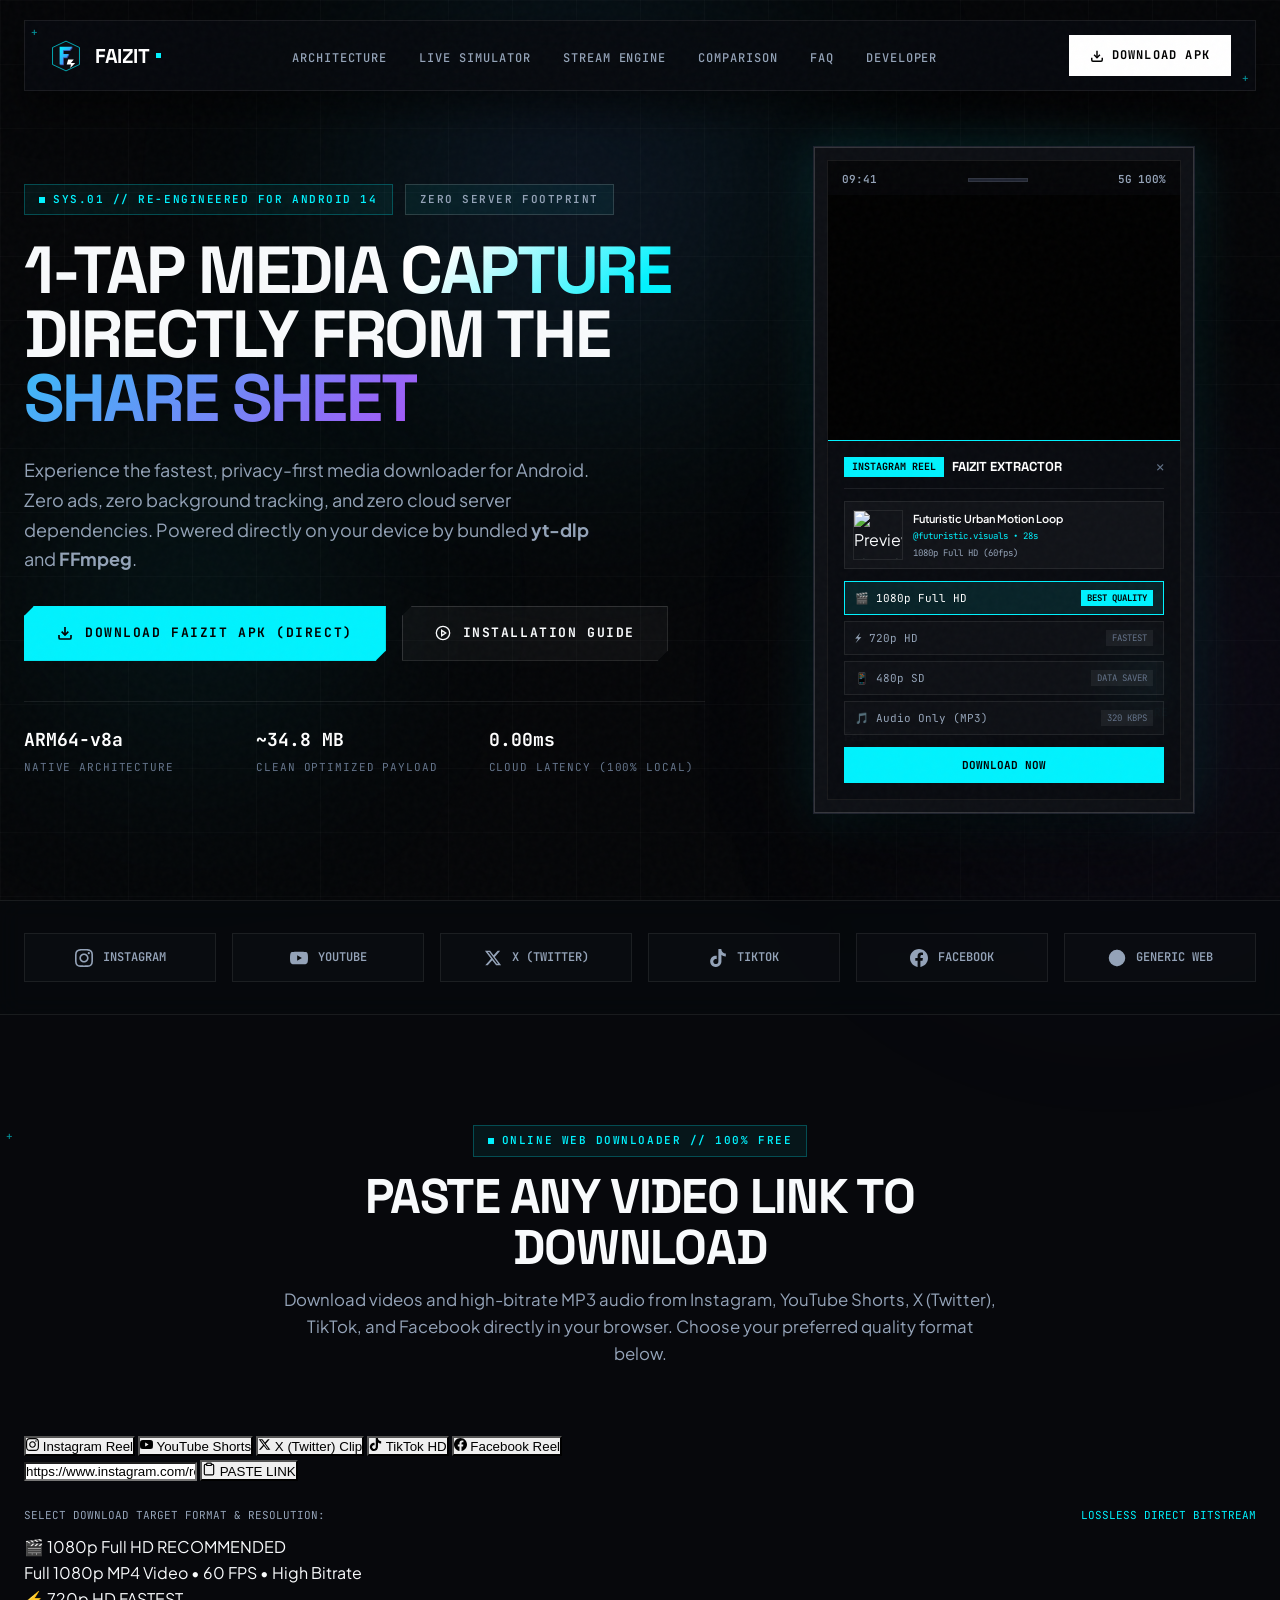
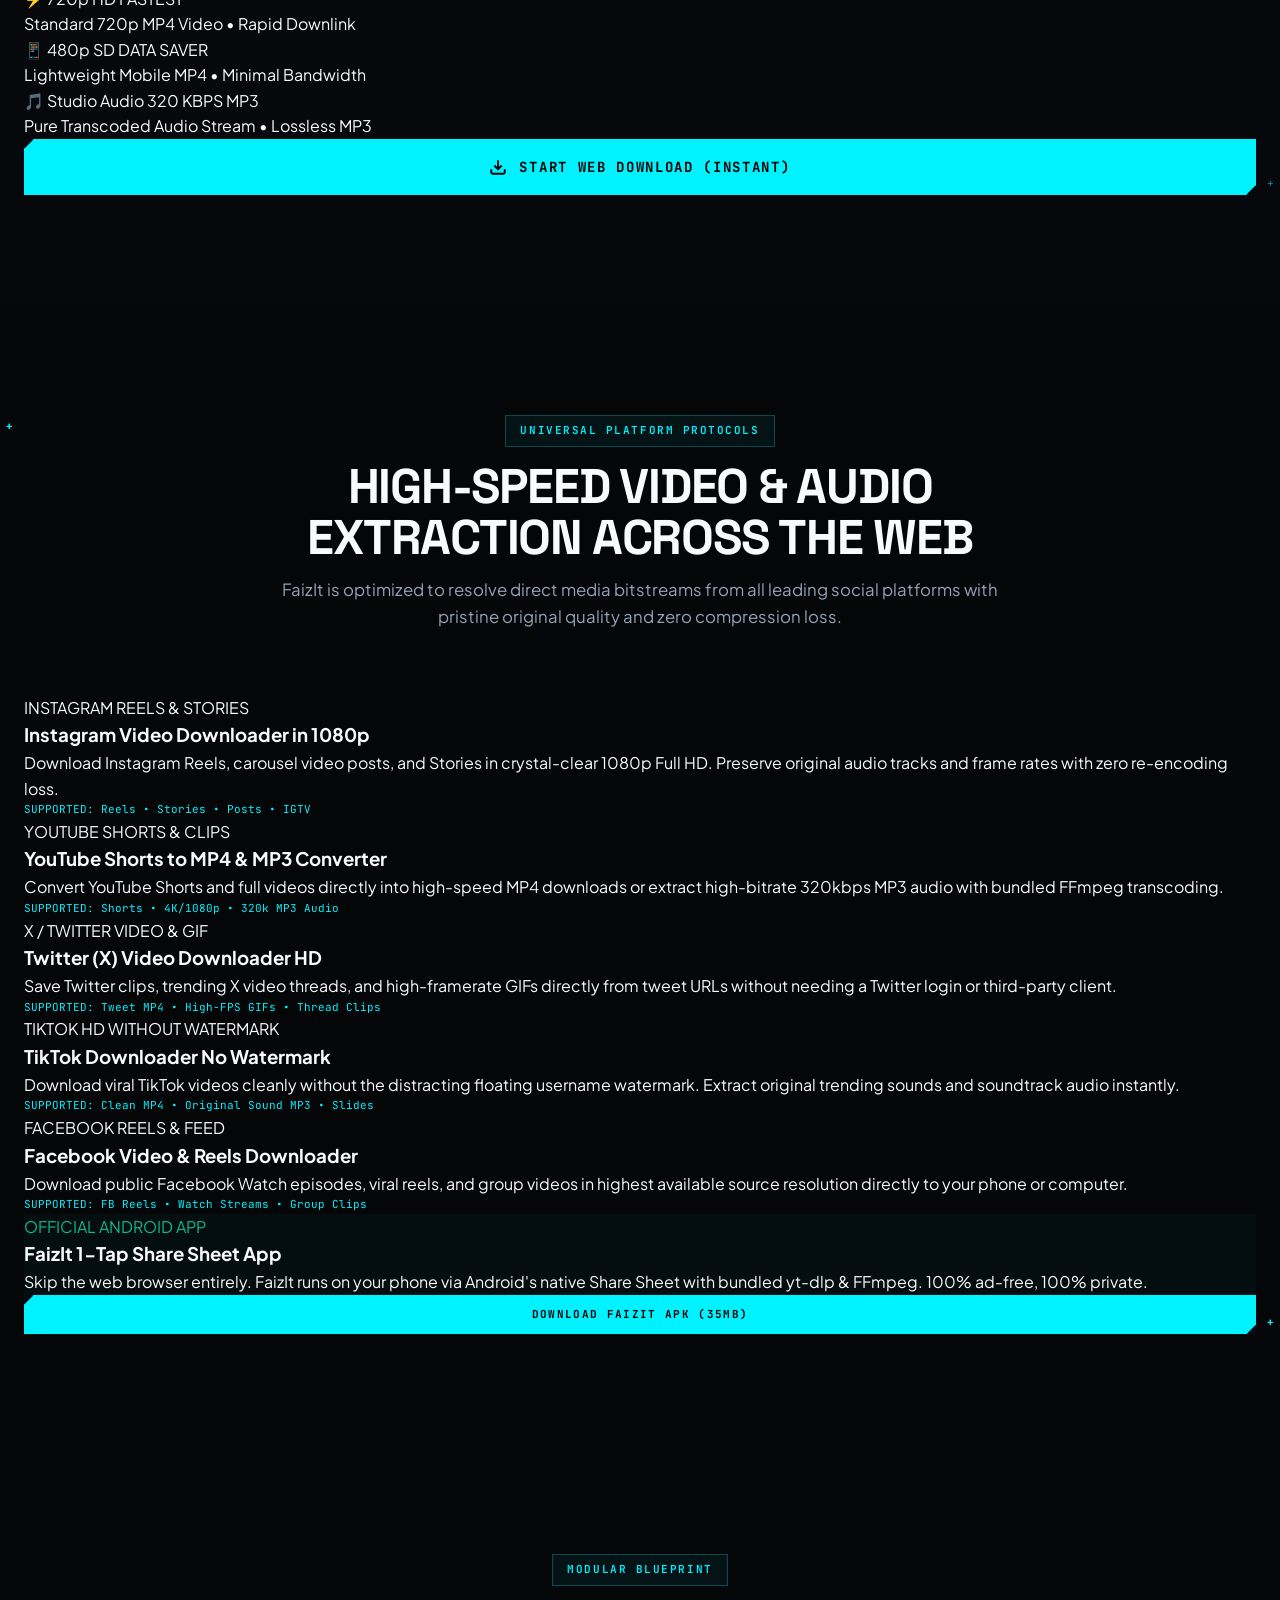
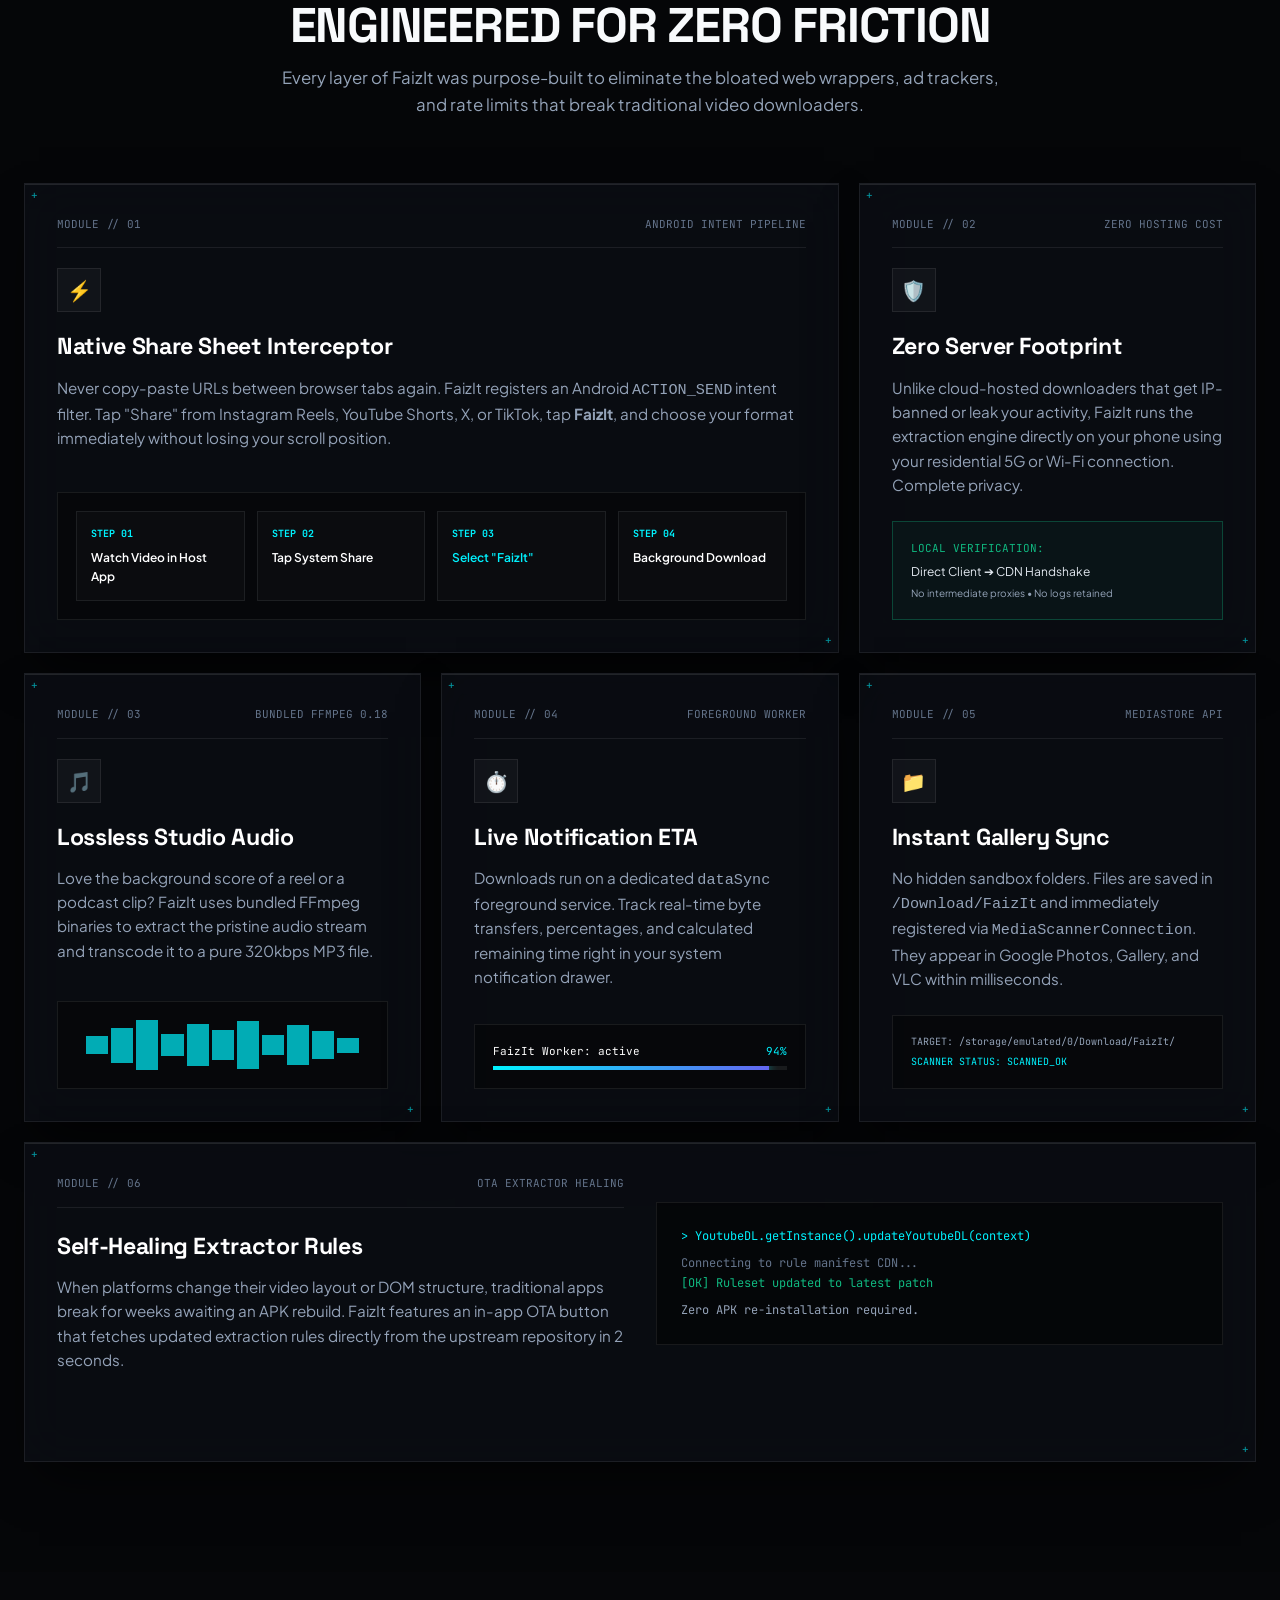
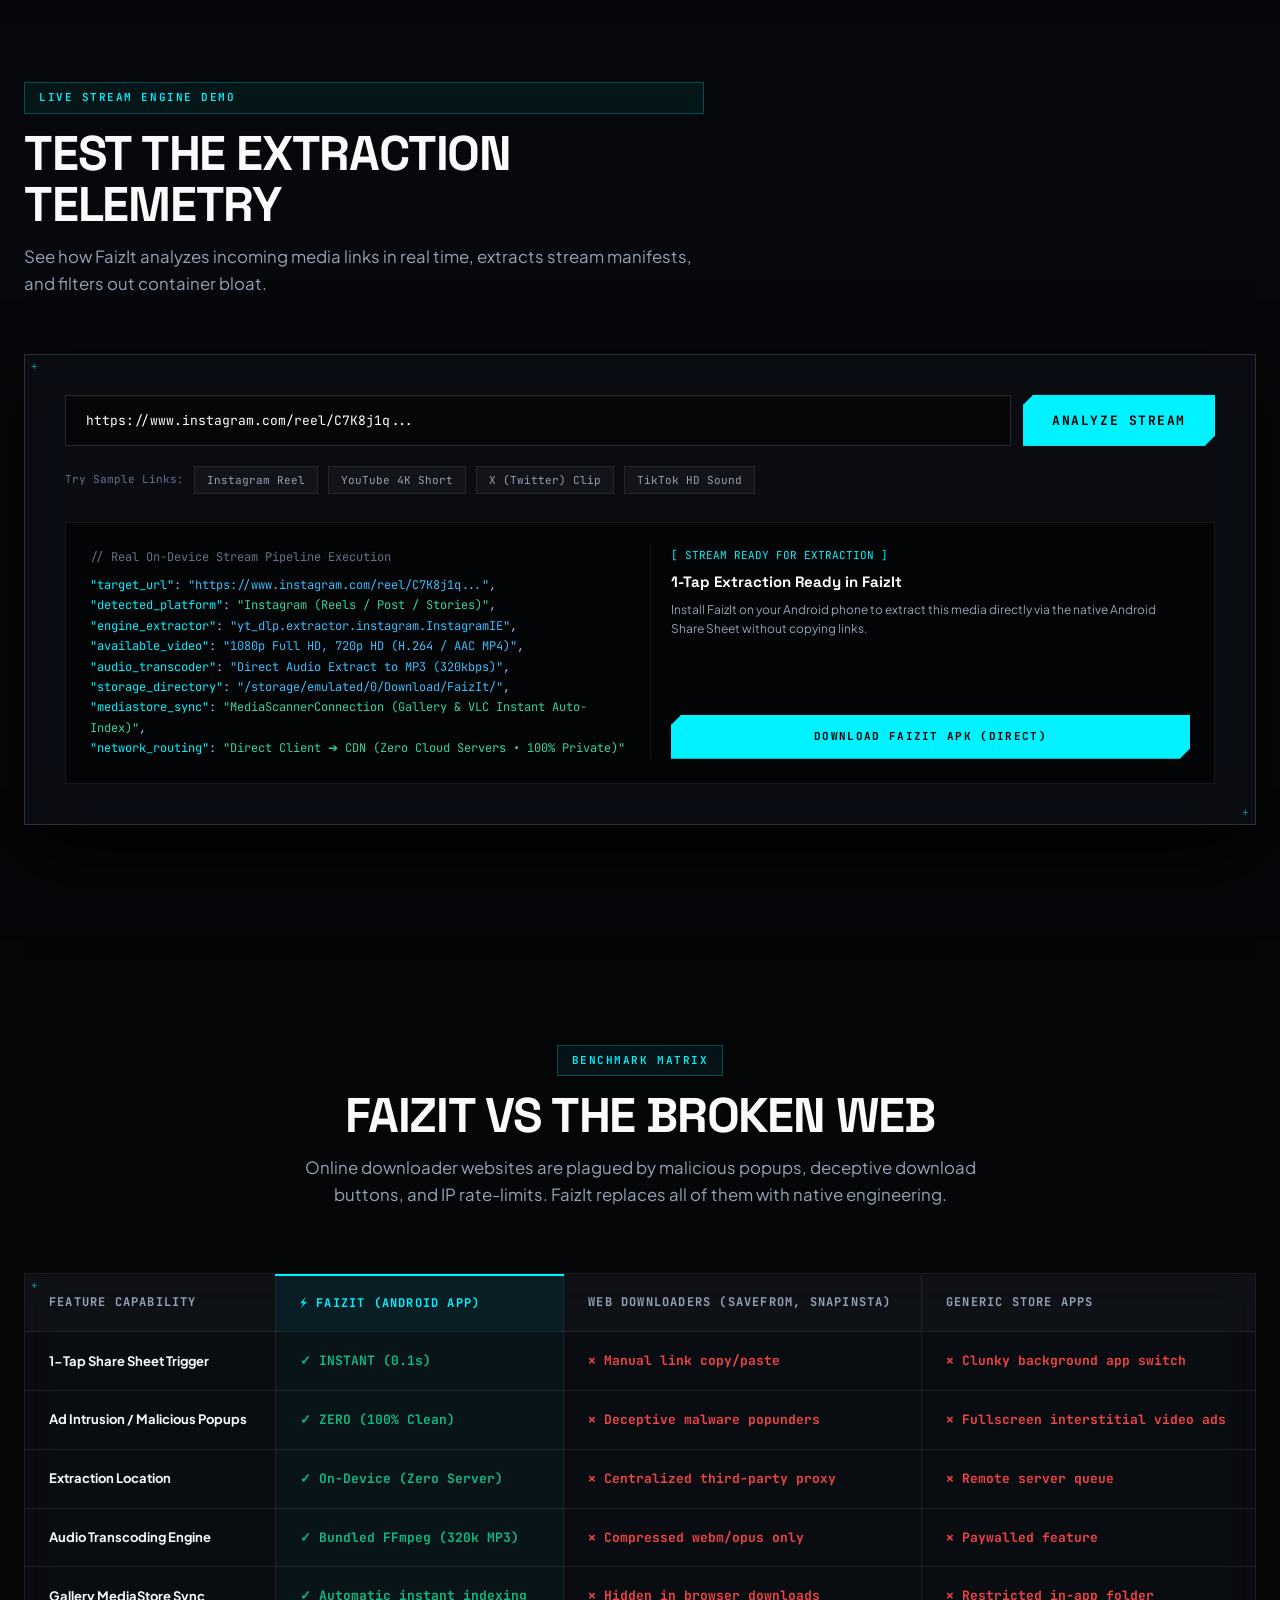
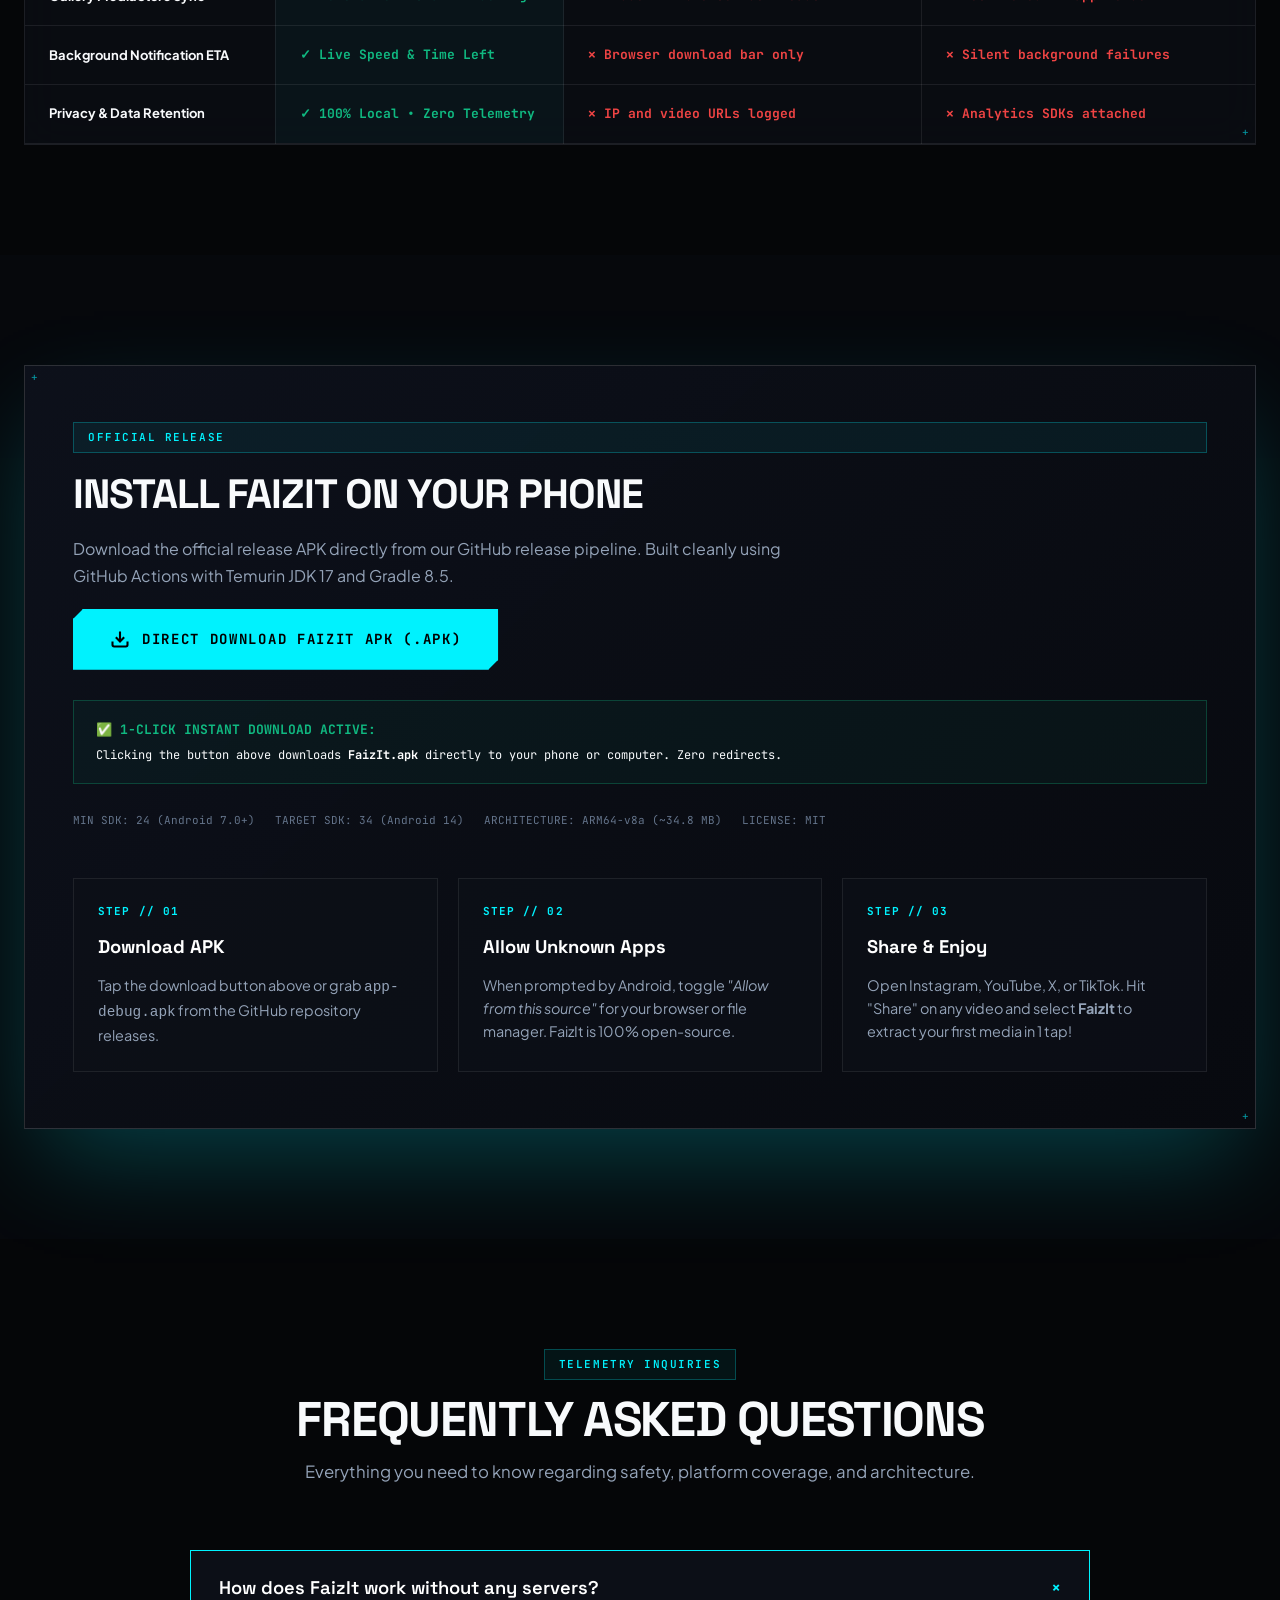
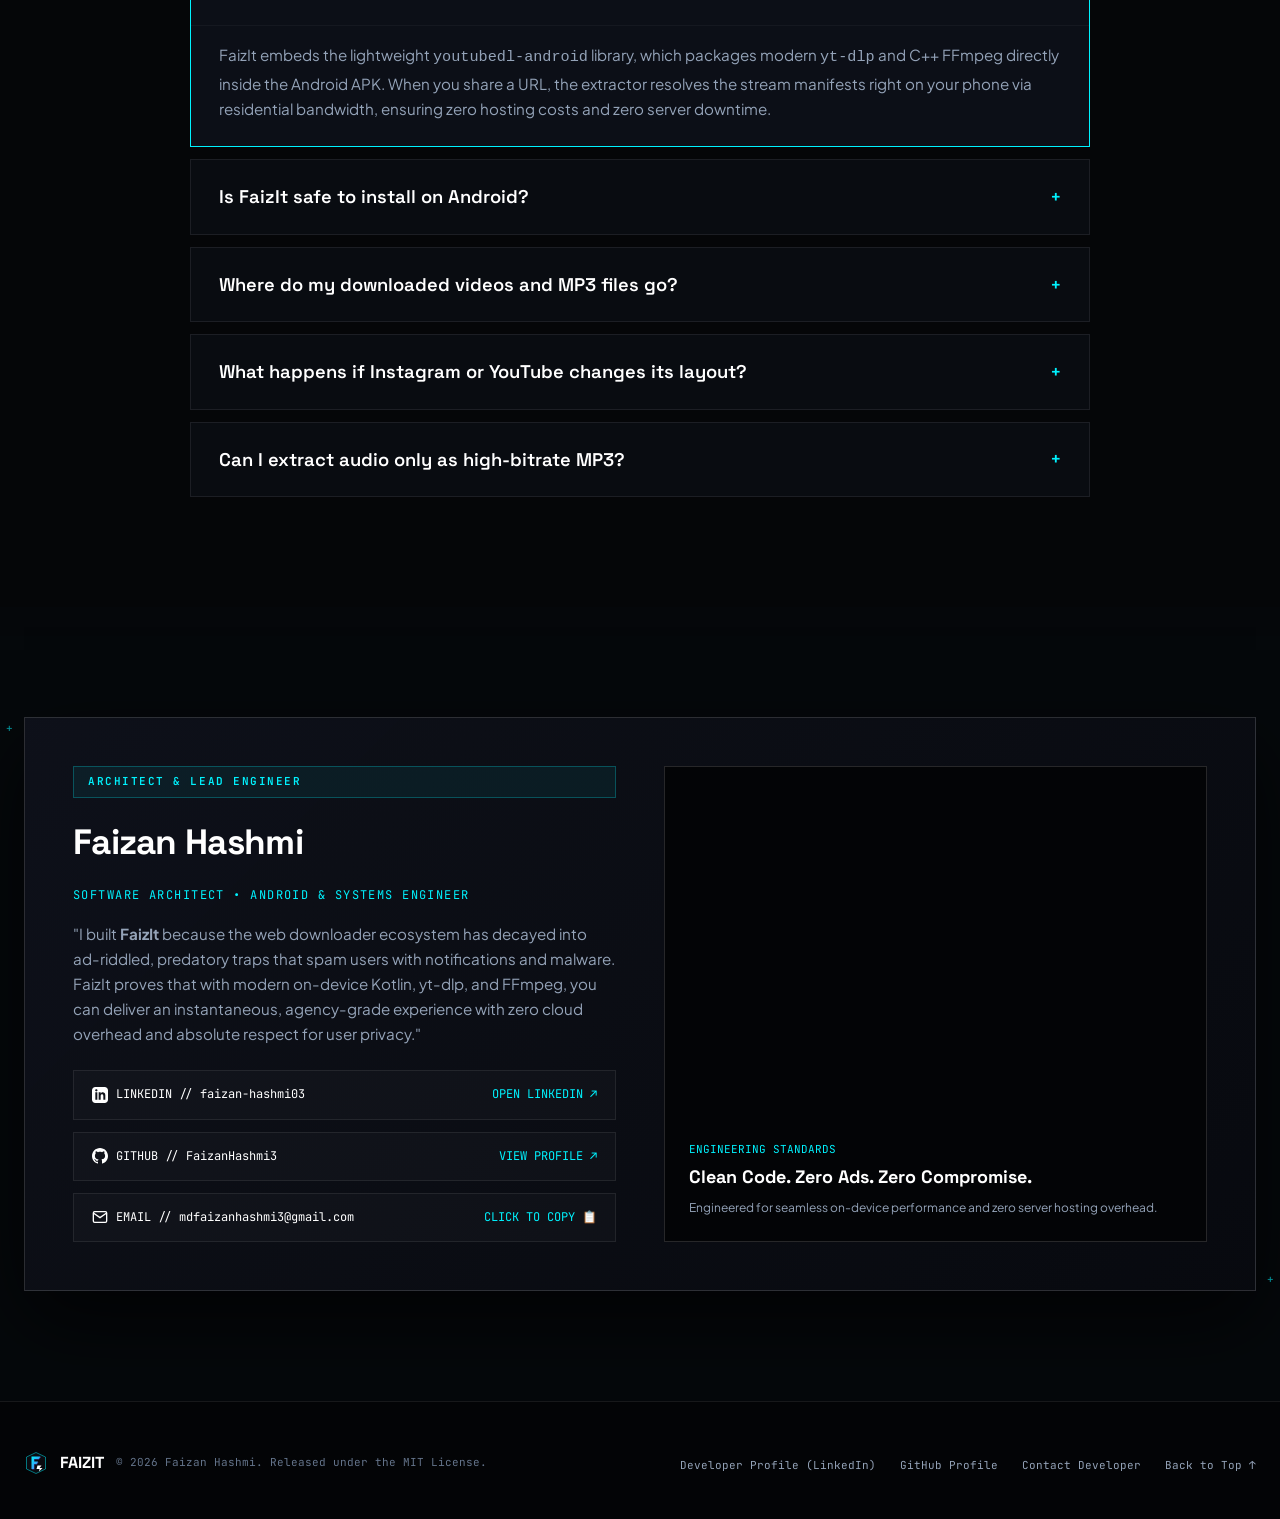
==== commit 547d1677: "fix(responsive): resolve mobile layout collapse, horizontal overflow, and bento grid stacking" ====
--- a/website/index.html
+++ b/website/index.html
@@ -212,9 +212,9 @@
         </ul>
 
         <div class="nav-actions">
-          <a href="FaizIt.apk" download="FaizIt.apk" class="btn-nav-download">
+          <a href="FaizIt.apk" download="FaizIt.apk" class="btn-nav-download" title="Direct Download FaizIt APK">
             <svg width="14" height="14" viewBox="0 0 24 24" fill="none" stroke="currentColor" stroke-width="2.5"><path d="M21 15v4a2 2 0 0 1-2 2H5a2 2 0 0 1-2-2v-4"/><polyline points="7 10 12 15 17 10"/><line x1="12" y1="15" x2="12" y2="3"/></svg>
-            DOWNLOAD APK
+            <span class="btn-nav-text">DOWNLOAD APK</span>
           </a>
           <button class="mobile-menu-toggle" aria-expanded="false" aria-label="Toggle navigation">
             ☰ MENU
@@ -770,7 +770,7 @@
 
         <!-- Pillar 6: Over-The-Air Engine Self-Healing (Span 12) -->
         <div class="bento-card bento-span-12 glass-panel crosshair-corner">
-          <div style="display: grid; grid-template-columns: 1fr 1fr; gap: 32px; align-items: center;">
+          <div class="bento-split-layout">
             <div>
               <div class="card-top-meta">
                 <span>MODULE // 06</span>
@@ -781,8 +781,8 @@
                 When platforms change their video layout or DOM structure, traditional apps break for weeks awaiting an APK rebuild. FaizIt features an in-app OTA button that fetches updated extraction rules directly from the upstream repository in 2 seconds.
               </p>
             </div>
-            <div style="background: rgba(0,0,0,0.5); border: 1px solid var(--border-subtle); padding: 24px; font-family: var(--font-mono); font-size: 12px;">
-              <div style="color: var(--accent-cyan); margin-bottom: 8px;">> YoutubeDL.getInstance().updateYoutubeDL(context)</div>
+            <div class="bento-code-box">
+              <div style="color: var(--accent-cyan); margin-bottom: 8px; word-break: break-all;">&gt; YoutubeDL.getInstance().updateYoutubeDL(context)</div>
               <div style="color: #64748B;">Connecting to rule manifest CDN...</div>
               <div style="color: #10B981;">[OK] Ruleset updated to latest patch</div>
               <div style="color: #94A3B8; margin-top: 8px;">Zero APK re-installation required.</div>
--- a/website/style.css
+++ b/website/style.css
@@ -54,12 +54,17 @@
   color: var(--text-primary);
   text-rendering: optimizeLegibility;
   -webkit-font-smoothing: antialiased;
+  overflow-x: hidden;
+  max-width: 100%;
+  width: 100%;
 }
 
 body {
   font-family: var(--font-body);
   background-color: var(--bg-primary);
   overflow-x: hidden;
+  max-width: 100%;
+  width: 100%;
   position: relative;
   line-height: 1.6;
 }
@@ -309,6 +314,7 @@
   -webkit-backdrop-filter: blur(20px);
   border: 1px solid var(--border-subtle);
   box-shadow: 0 20px 40px rgba(0, 0, 0, 0.6);
+  position: relative;
 }
 
 .brand-link {
@@ -972,6 +978,8 @@
   border-bottom: 1px solid var(--border-subtle);
   padding-bottom: 14px;
   margin-bottom: 20px;
+  flex-wrap: wrap;
+  gap: 8px;
 }
 
 .card-icon-box {
@@ -1483,16 +1491,63 @@
    RESPONSIVE ADAPTATIONS (MOBILE COLLAPSE GUARANTEE)
    ========================================================================== */
 
+.bento-split-layout {
+  display: grid;
+  grid-template-columns: 1fr 1fr;
+  gap: 32px;
+  align-items: center;
+}
+
+.bento-code-box {
+  background: rgba(0, 0, 0, 0.5);
+  border: 1px solid var(--border-subtle);
+  padding: 24px;
+  font-family: var(--font-mono);
+  font-size: 12px;
+  overflow-x: auto;
+  max-width: 100%;
+}
+
+.web-result-grid {
+  display: grid;
+  grid-template-columns: 1fr auto;
+  gap: 20px;
+  align-items: center;
+}
+
+.web-result-upsell {
+  margin-top: 24px;
+  padding: 20px;
+  background: rgba(0, 242, 254, 0.03);
+  border: 1px solid rgba(0, 242, 254, 0.2);
+  display: flex;
+  justify-content: space-between;
+  align-items: center;
+  flex-wrap: wrap;
+  gap: 16px;
+}
+
 @media (max-width: 1024px) {
   .hero-grid {
     grid-template-columns: 1fr;
-    gap: 60px;
-  }
-
+    gap: 48px;
+  }
+
+  .bento-features-grid {
+    grid-template-columns: 1fr;
+    gap: 16px;
+  }
+
+  .bento-span-12,
   .bento-span-8,
   .bento-span-6,
   .bento-span-4 {
-    grid-column: span 12;
+    grid-column: span 1;
+  }
+
+  .bento-split-layout {
+    grid-template-columns: 1fr;
+    gap: 20px;
   }
 
   .platform-grid {
@@ -1508,20 +1563,112 @@
     gap: 32px;
     padding: 32px;
   }
+
+  .web-quality-grid {
+    grid-template-columns: repeat(2, 1fr);
+  }
+
+  .seo-keyword-grid {
+    grid-template-columns: 1fr;
+  }
 }
 
 @media (max-width: 768px) {
+  .container {
+    padding-left: 16px;
+    padding-right: 16px;
+  }
+
+  .nav-wrapper {
+    padding: 10px 0;
+  }
+
+  .nav-inner {
+    padding: 10px 14px;
+    position: relative;
+  }
+
   .nav-links {
-    display: none; /* Collapses to mobile drawer */
+    display: none;
+    flex-direction: column;
+    position: absolute;
+    top: calc(100% + 6px);
+    left: 0;
+    right: 0;
+    width: 100%;
+    background: rgba(6, 8, 12, 0.98);
+    backdrop-filter: blur(24px);
+    -webkit-backdrop-filter: blur(24px);
+    border: 1px solid var(--border-medium);
+    padding: 20px;
+    gap: 14px;
+    box-shadow: 0 25px 60px rgba(0, 0, 0, 0.9);
+    z-index: 1001;
+  }
+
+  .nav-links.active {
+    display: flex;
+  }
+
+  .nav-links li {
+    width: 100%;
+  }
+
+  .nav-links a {
+    display: block;
+    width: 100%;
+    padding: 10px 0;
+    font-size: 13px;
+    border-bottom: 1px solid rgba(255, 255, 255, 0.05);
   }
 
   .mobile-menu-toggle {
     display: block;
+    padding: 7px 11px;
+    font-size: 11px;
+  }
+
+  .btn-nav-download {
+    padding: 7px 12px;
+    font-size: 11px;
+    gap: 5px;
+  }
+
+  .brand-title {
+    font-size: 17px;
+  }
+
+  .brand-logo-img {
+    width: 28px;
+    height: 28px;
   }
 
   .hero-section {
-    padding-top: 110px;
-    padding-bottom: 50px;
+    padding-top: 100px;
+    padding-bottom: 40px;
+    min-height: auto;
+  }
+
+  .hero-title {
+    font-size: clamp(1.85rem, 7vw, 2.6rem);
+    line-height: 1.15;
+  }
+
+  .hero-description {
+    font-size: 0.95rem;
+  }
+
+  .hero-cta-group {
+    flex-direction: column;
+    width: 100%;
+    gap: 10px;
+  }
+
+  .hero-cta-group .btn-chamfer {
+    width: 100%;
+    justify-content: center;
+    padding: 14px 18px;
+    font-size: 12px;
   }
 
   .hero-specs-row {
@@ -1531,272 +1678,312 @@
 
   .platform-grid {
     grid-template-columns: repeat(2, 1fr);
+    gap: 10px;
+  }
+
+  .platform-card {
+    padding: 14px 10px;
+  }
+
+  /* Web Downloader Panel */
+  .web-downloader-panel {
+    padding: 20px 14px;
+  }
+
+  .web-input-wrapper {
+    flex-direction: column;
+  }
+
+  .web-input-field {
+    padding: 14px 16px;
+    font-size: 13px;
+    width: 100%;
+  }
+
+  .web-input-btn-paste {
+    padding: 12px 16px;
+    border-left: none;
+    border-top: 1px solid var(--border-subtle);
+    width: 100%;
+    justify-content: center;
+  }
+
+  .web-quality-grid {
+    grid-template-columns: 1fr;
+    gap: 10px;
+  }
+
+  .web-quality-card {
+    padding: 12px 14px;
+  }
+
+  .web-platform-pills {
+    gap: 6px;
+  }
+
+  .web-platform-pill {
+    padding: 6px 10px;
+    font-size: 10px;
+  }
+
+  .web-download-trigger-row .btn-chamfer {
+    width: 100%;
+    padding: 14px 18px;
+    font-size: 13px;
+  }
+
+  .web-result-box {
+    padding: 16px 14px;
+  }
+
+  .web-result-grid {
+    grid-template-columns: 1fr;
+    gap: 16px;
+  }
+
+  .web-result-upsell {
+    padding: 16px;
+    flex-direction: column;
+    align-items: stretch;
+  }
+
+  .web-result-upsell .btn-chamfer {
+    width: 100%;
+    justify-content: center;
+  }
+
+  /* Bento Features Grid on Mobile */
+  .bento-features-grid {
+    grid-template-columns: 1fr;
+    gap: 16px;
+  }
+
+  .bento-span-12,
+  .bento-span-8,
+  .bento-span-6,
+  .bento-span-4 {
+    grid-column: span 1;
+  }
+
+  .bento-card {
+    min-height: auto;
+    padding: 20px 16px;
+  }
+
+  .bento-split-layout {
+    grid-template-columns: 1fr;
+    gap: 16px;
+  }
+
+  .bento-code-box {
+    padding: 16px 12px;
+    font-size: 11px;
+    overflow-x: auto;
+    -webkit-overflow-scrolling: touch;
   }
 
   .share-flow-pipeline {
     grid-template-columns: 1fr;
+    gap: 8px;
+  }
+
+  /* Phone Mockup */
+  .phone-mockup-wrapper {
+    max-width: 100%;
+    margin-top: 10px;
+  }
+
+  .phone-outer-chassis {
+    padding: 8px;
+  }
+
+  .phone-screen {
+    height: 520px;
+  }
+
+  .sim-meta-card {
+    padding: 8px;
+    gap: 8px;
+  }
+
+  .sim-meta-thumb {
+    width: 48px;
+    height: 48px;
+  }
+
+  .sim-meta-title {
+    font-size: 11px;
+  }
+
+  .sim-formats-list {
+    gap: 6px;
+  }
+
+  .sim-format-btn {
+    padding: 8px 10px;
+    font-size: 11px;
+  }
+
+  /* Stream Sandbox */
+  .sandbox-container {
+    padding: 20px 14px;
+  }
+
+  .sandbox-input-row {
+    flex-direction: column;
+  }
+
+  .sandbox-input {
+    width: 100%;
+    padding: 14px 16px;
+  }
+
+  .sandbox-input-row .btn-chamfer {
+    width: 100%;
+    padding: 14px 18px;
+    justify-content: center;
+  }
+
+  .sandbox-samples {
+    gap: 6px;
+  }
+
+  .sample-tag {
+    padding: 6px 10px;
+    font-size: 10px;
+  }
+
+  .sandbox-telemetry-output {
+    grid-template-columns: 1fr;
+  }
+
+  /* Comparison Table */
+  .comparison-table-wrapper {
+    overflow-x: auto;
+    -webkit-overflow-scrolling: touch;
+  }
+
+  .matrix-table {
+    min-width: 600px;
+  }
+
+  .matrix-table th,
+  .matrix-table td {
+    padding: 12px 14px;
+    font-size: 12px;
+  }
+
+  /* Download Hub */
+  .download-hub-card {
+    padding: 24px 16px;
+  }
+
+  .download-btn-group {
+    width: 100%;
+  }
+
+  .download-btn-group .btn-chamfer {
+    width: 100%;
+    justify-content: center;
+    padding: 14px 18px;
+    font-size: 12px;
   }
 
   .steps-grid {
     grid-template-columns: 1fr;
-  }
-
-  .sandbox-input-row {
+    gap: 14px;
+  }
+
+  .step-card {
+    padding: 20px 16px;
+  }
+
+  /* Creator Card */
+  .creator-section-card {
+    padding: 24px 16px;
+    gap: 24px;
+  }
+
+  .creator-name {
+    font-size: 1.8rem;
+  }
+
+  .contact-row-item {
     flex-direction: column;
-  }
-
-  .sandbox-telemetry-output {
-    grid-template-columns: 1fr;
-  }
-
-  .download-hub-card {
-    padding: 32px 20px;
+    align-items: flex-start;
+    gap: 8px;
+    padding: 14px 16px;
+    font-size: 12px;
+  }
+
+  /* FAQ */
+  .faq-question {
+    padding: 18px 16px;
+    font-size: 0.95rem;
+  }
+
+  .faq-answer {
+    padding: 0 16px 18px 16px;
+    font-size: 0.9rem;
+  }
+
+  /* Footer */
+  .site-footer {
+    padding: 30px 0;
   }
 
   .footer-inner {
     flex-direction: column;
     align-items: flex-start;
-  }
-}
-
-/* ==========================================================================
-   ONLINE WEB DOWNLOADER TOOL (NULL-RADIUS GLASS)
-   ========================================================================== */
-
-.web-downloader-panel {
-  padding: 40px;
-  background: var(--bg-card);
-  backdrop-filter: blur(28px);
-  -webkit-backdrop-filter: blur(28px);
-  border: 1px solid var(--border-medium);
-  box-shadow: 0 30px 80px rgba(0, 0, 0, 0.85);
-  position: relative;
-}
-
-.web-input-wrapper {
-  display: flex;
-  position: relative;
-  border: 1px solid var(--border-medium);
-  background: rgba(0, 0, 0, 0.6);
-  transition: all 0.25s ease;
-}
-
-.web-input-wrapper:focus-within {
-  border-color: var(--accent-cyan);
-  box-shadow: 0 0 25px rgba(0, 242, 254, 0.25);
-}
-
-.web-input-field {
-  flex: 1;
-  background: transparent;
-  border: none;
-  padding: 18px 24px;
-  font-family: var(--font-mono);
-  font-size: 14px;
-  color: #FFFFFF;
-  outline: none;
-}
-
-.web-input-field::placeholder {
-  color: #64748B;
-}
-
-.web-input-btn-paste {
-  display: flex;
-  align-items: center;
-  gap: 8px;
-  padding: 0 20px;
-  background: rgba(255, 255, 255, 0.05);
-  border: none;
-  border-left: 1px solid var(--border-subtle);
-  color: var(--accent-cyan);
-  font-family: var(--font-mono);
-  font-size: 12px;
-  font-weight: 700;
-  text-transform: uppercase;
-  cursor: pointer;
-  transition: all 0.2s ease;
-}
-
-.web-input-btn-paste:hover {
-  background: rgba(0, 242, 254, 0.15);
-  color: #FFFFFF;
-}
-
-.web-platform-pills {
-  display: flex;
-  gap: 8px;
-  flex-wrap: wrap;
-  margin-bottom: 18px;
-}
-
-.web-platform-pill {
-  padding: 8px 14px;
-  background: rgba(255, 255, 255, 0.03);
-  border: 1px solid var(--border-subtle);
-  color: var(--text-secondary);
-  font-family: var(--font-mono);
-  font-size: 11px;
-  cursor: pointer;
-  transition: all 0.2s ease;
-  user-select: none;
-  display: inline-flex;
-  align-items: center;
-  gap: 6px;
-}
-
-.web-platform-pill:hover {
-  background: rgba(255, 255, 255, 0.08);
-  color: #FFFFFF;
-  border-color: var(--border-medium);
-}
-
-.web-platform-pill.active {
-  background: rgba(0, 242, 254, 0.12);
-  border-color: var(--accent-cyan);
-  color: var(--accent-cyan);
-}
-
-.web-quality-grid {
-  display: grid;
-  grid-template-columns: repeat(4, 1fr);
-  gap: 12px;
-  margin-top: 20px;
-}
-
-.web-quality-card {
-  padding: 14px 16px;
-  background: rgba(255, 255, 255, 0.02);
-  border: 1px solid var(--border-subtle);
-  display: flex;
-  flex-direction: column;
-  gap: 4px;
-  cursor: pointer;
-  transition: all 0.2s ease;
-  user-select: none;
-}
-
-.web-quality-card:hover {
-  background: rgba(255, 255, 255, 0.05);
-  border-color: var(--border-bright);
-}
-
-.web-quality-card.selected {
-  background: rgba(0, 242, 254, 0.08);
-  border-color: var(--accent-cyan);
-  box-shadow: 0 0 15px rgba(0, 242, 254, 0.2);
-}
-
-.quality-card-header {
-  display: flex;
-  justify-content: space-between;
-  align-items: center;
-}
-
-.quality-card-title {
-  font-family: var(--font-mono);
-  font-size: 12px;
-  font-weight: 700;
-  color: #FFFFFF;
-}
-
-.quality-card-badge {
-  font-family: var(--font-mono);
-  font-size: 9px;
-  padding: 2px 6px;
-  background: rgba(255, 255, 255, 0.08);
-  color: var(--text-secondary);
-}
-
-.web-quality-card.selected .quality-card-badge {
-  background: var(--accent-cyan);
-  color: #000000;
-  font-weight: 700;
-}
-
-.quality-card-desc {
-  font-size: 11px;
-  color: var(--text-muted);
-}
-
-.web-download-trigger-row {
-  margin-top: 24px;
-  display: flex;
-  gap: 16px;
-}
-
-.web-result-box {
-  margin-top: 28px;
-  padding: 24px;
-  background: #040508;
-  border: 1px solid var(--border-medium);
-  display: none;
-}
-
-/* SEO Keyword Cards Grid */
-.seo-keyword-grid {
-  display: grid;
-  grid-template-columns: repeat(3, 1fr);
-  gap: 20px;
-  margin-top: 48px;
-}
-
-.seo-card {
-  padding: 28px;
-  background: var(--bg-card);
-  border: 1px solid var(--border-subtle);
-  display: flex;
-  flex-direction: column;
-  gap: 12px;
-  transition: all 0.25s ease;
-}
-
-.seo-card:hover {
-  border-color: var(--accent-cyan);
-  transform: translateY(-2px);
-}
-
-.seo-card-badge {
-  font-family: var(--font-mono);
-  font-size: 10px;
-  color: var(--accent-cyan);
-  letter-spacing: 0.1em;
-  text-transform: uppercase;
-}
-
-.seo-card-title {
-  font-family: var(--font-display);
-  font-size: 1.25rem;
-  font-weight: 700;
-  color: #FFFFFF;
-}
-
-.seo-card-desc {
-  font-size: 0.9rem;
-  color: var(--text-secondary);
-  line-height: 1.6;
-}
-
-@media (max-width: 1024px) {
-  .web-quality-grid {
-    grid-template-columns: repeat(2, 1fr);
-  }
-  .seo-keyword-grid {
-    grid-template-columns: 1fr;
-  }
-}
-
-@media (max-width: 640px) {
-  .web-quality-grid {
-    grid-template-columns: 1fr;
-  }
-  .web-input-wrapper {
+    gap: 16px;
+  }
+
+  .footer-links {
     flex-direction: column;
-  }
-  .web-input-btn-paste {
-    padding: 12px;
-    border-left: none;
-    border-top: 1px solid var(--border-subtle);
-    justify-content: center;
-  }
-}
+    gap: 10px;
+  }
+}
+
+@media (max-width: 420px) {
+  .nav-inner {
+    padding: 8px 10px;
+  }
+
+  .brand-title {
+    font-size: 14px;
+  }
+
+  .brand-logo-img {
+    width: 22px;
+    height: 22px;
+  }
+
+  .nav-actions {
+    gap: 6px;
+  }
+
+  .btn-nav-download {
+    padding: 5px 8px;
+    font-size: 9px;
+    gap: 4px;
+  }
+
+  .btn-nav-download svg {
+    display: none;
+  }
+
+  .mobile-menu-toggle {
+    padding: 5px 7px;
+    font-size: 10px;
+  }
+
+  .phone-screen {
+    height: 500px;
+  }
+
+  .hero-eyebrow-row {
+    flex-direction: column;
+    align-items: flex-start;
+    gap: 6px;
+  }
+}
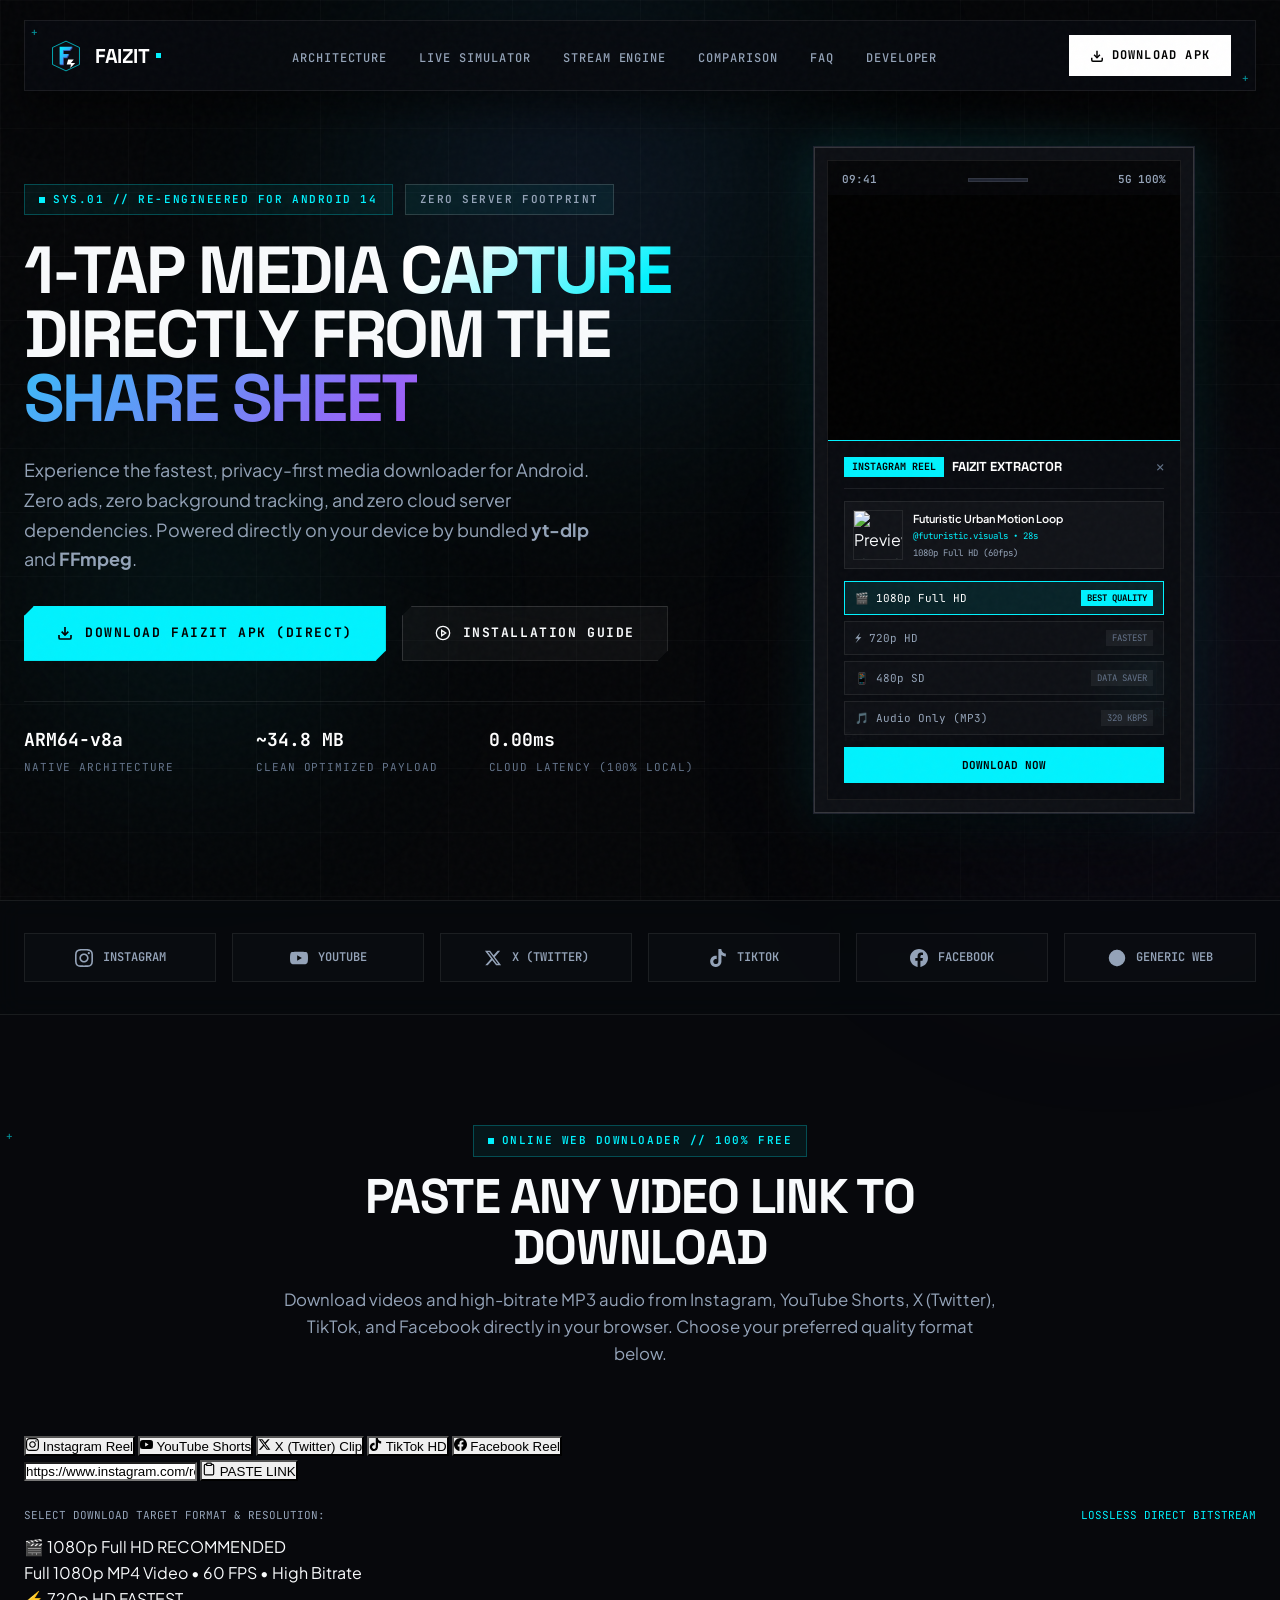
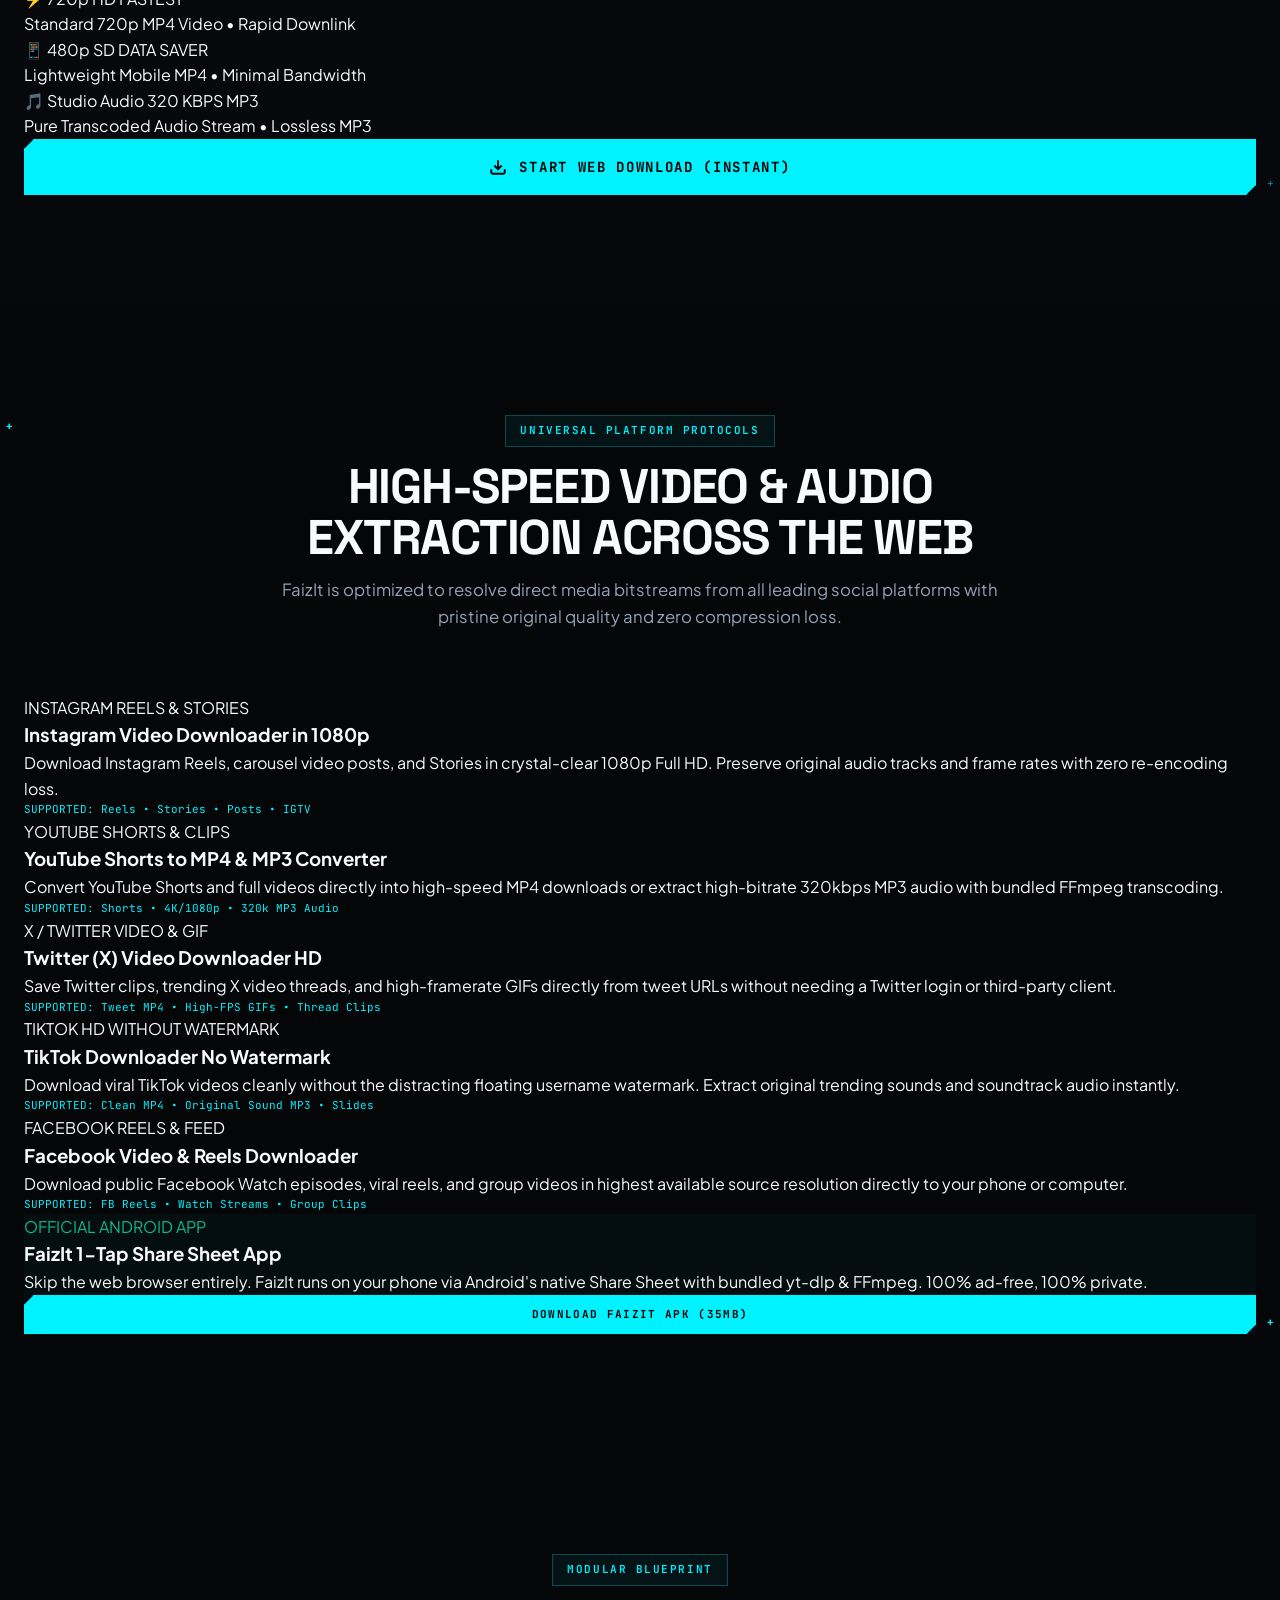
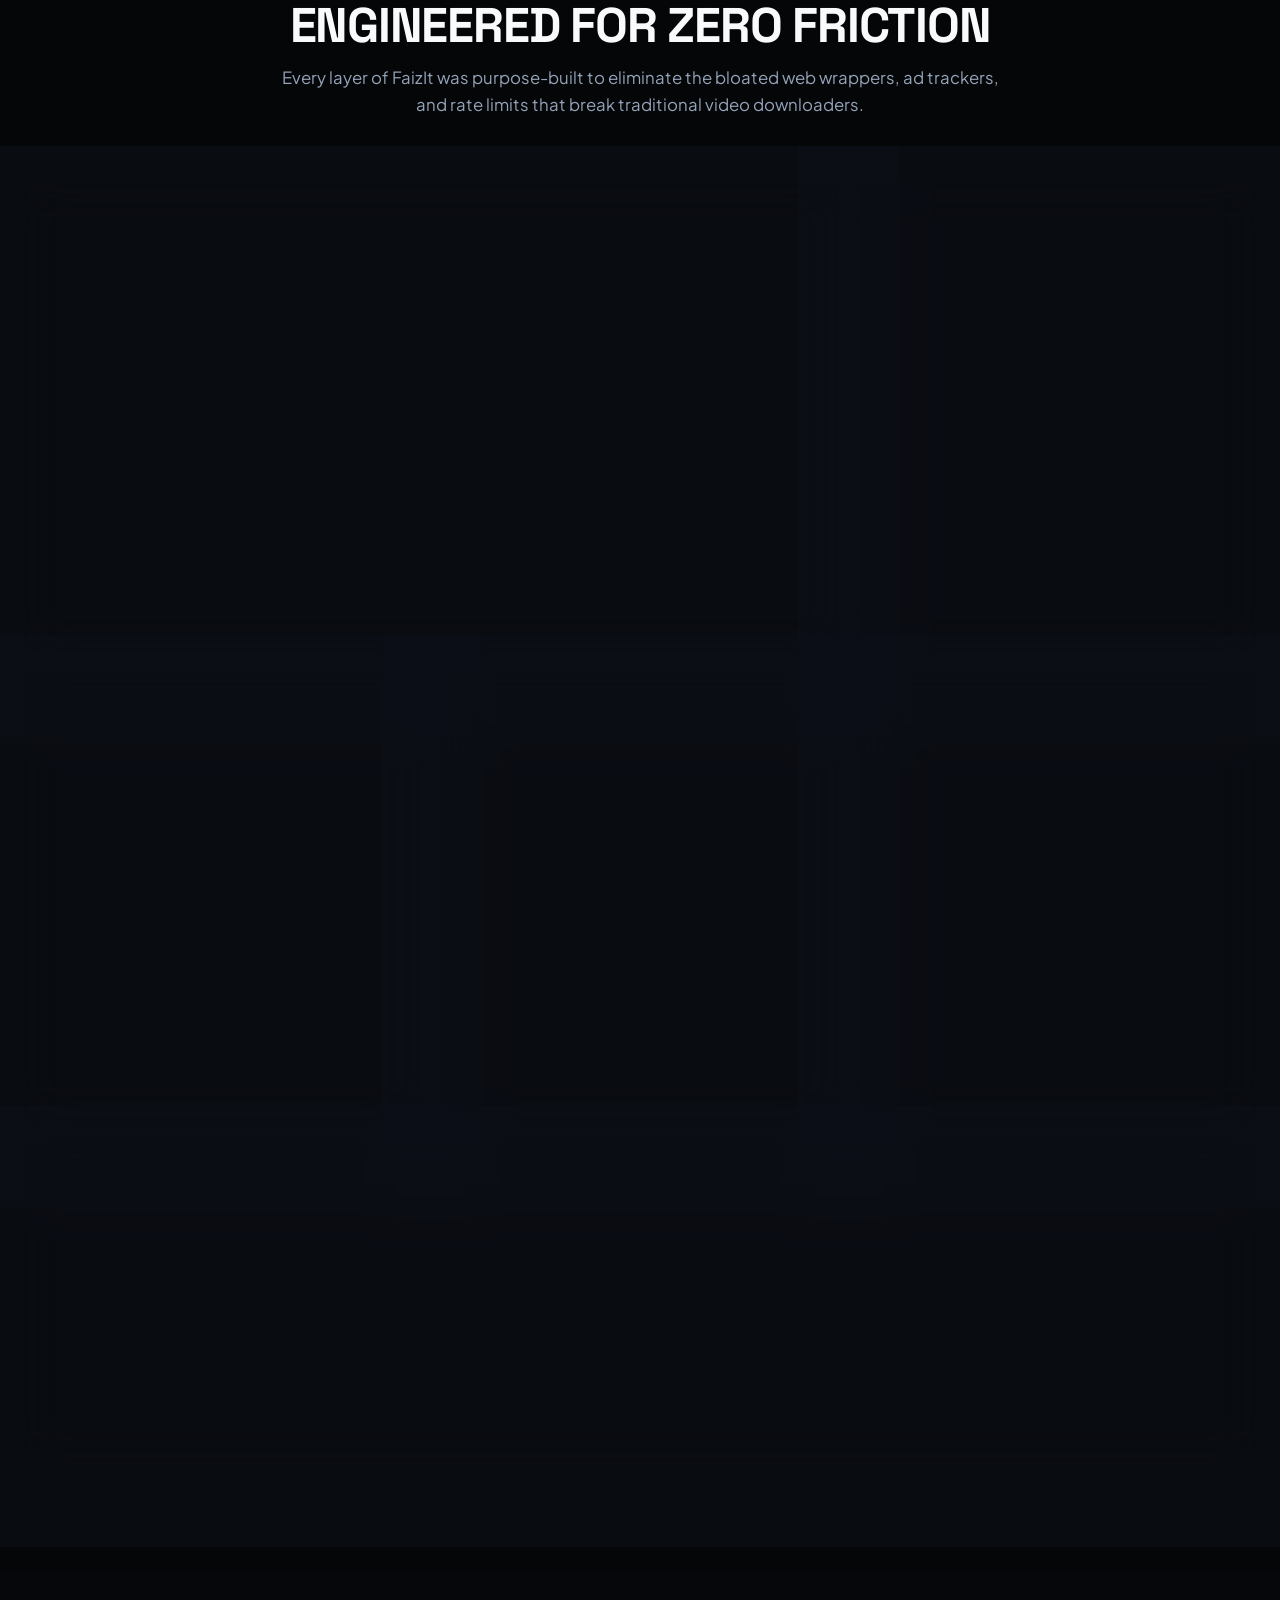
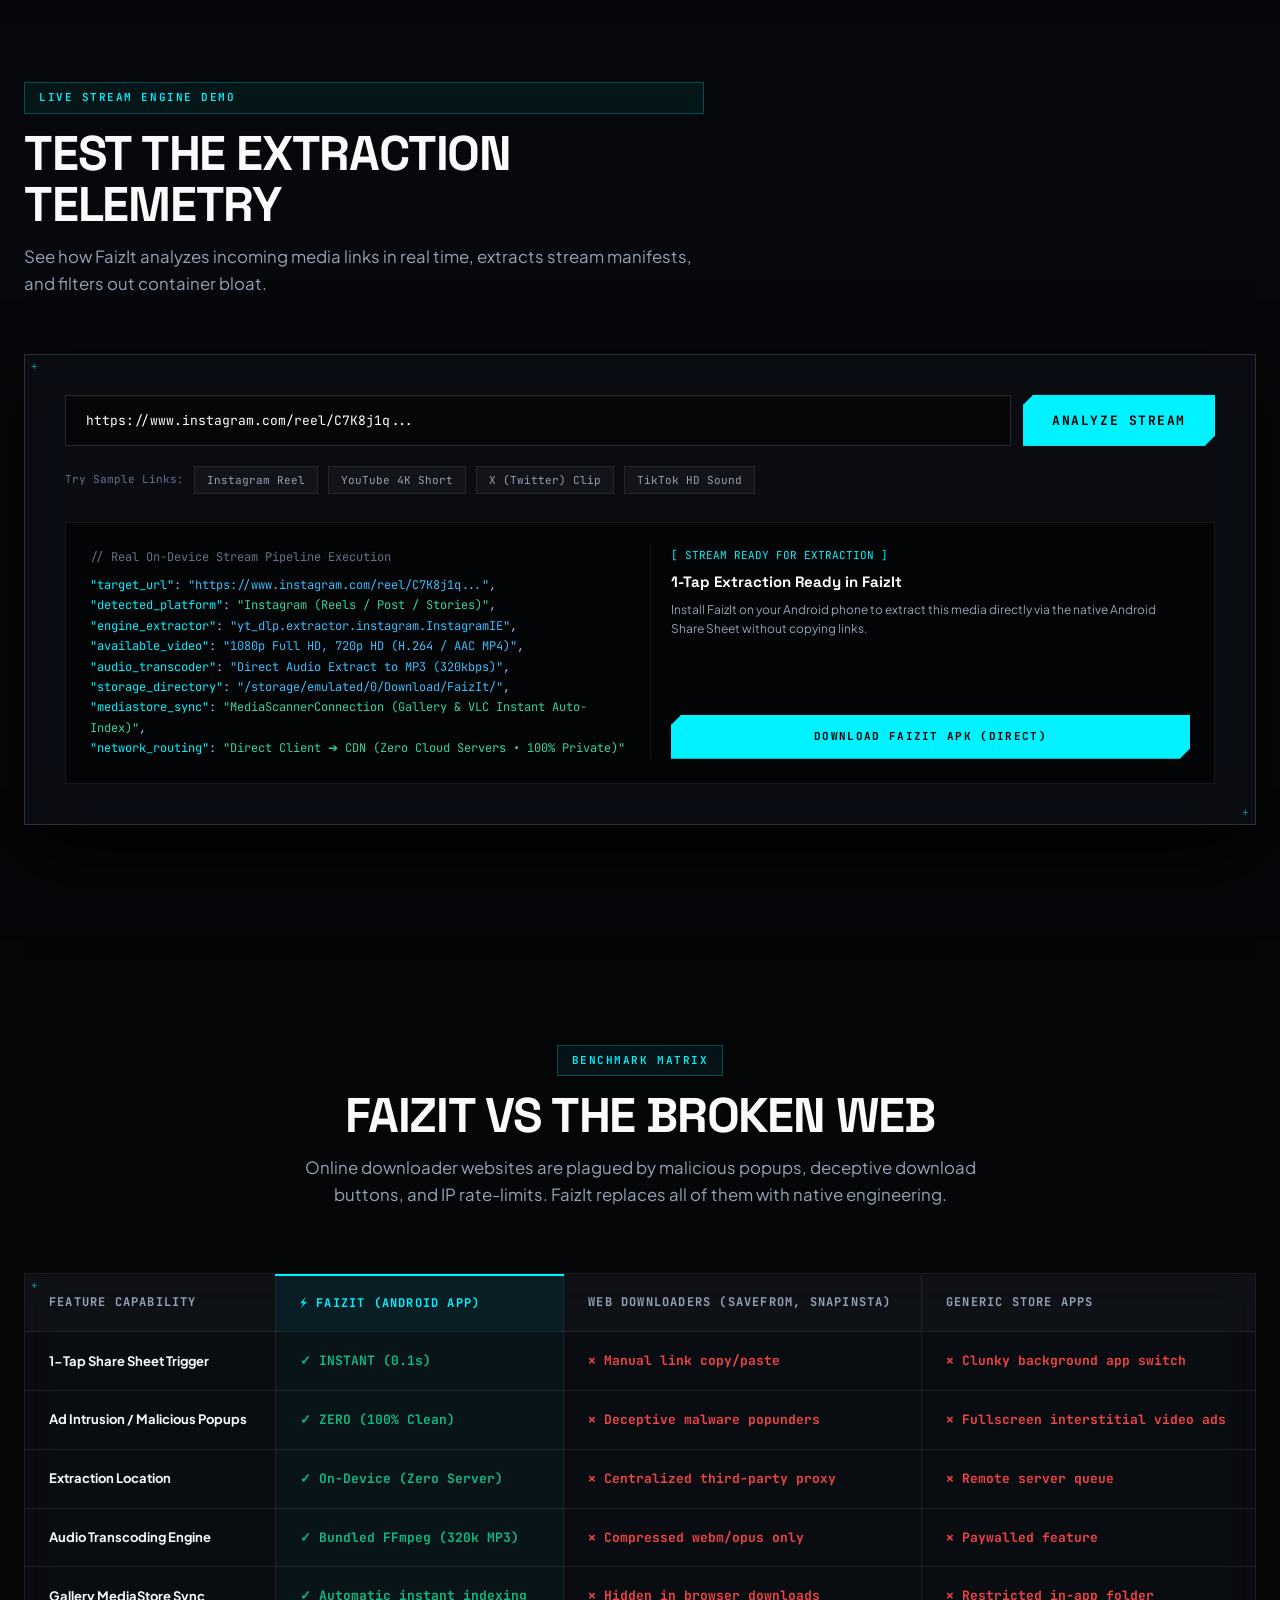
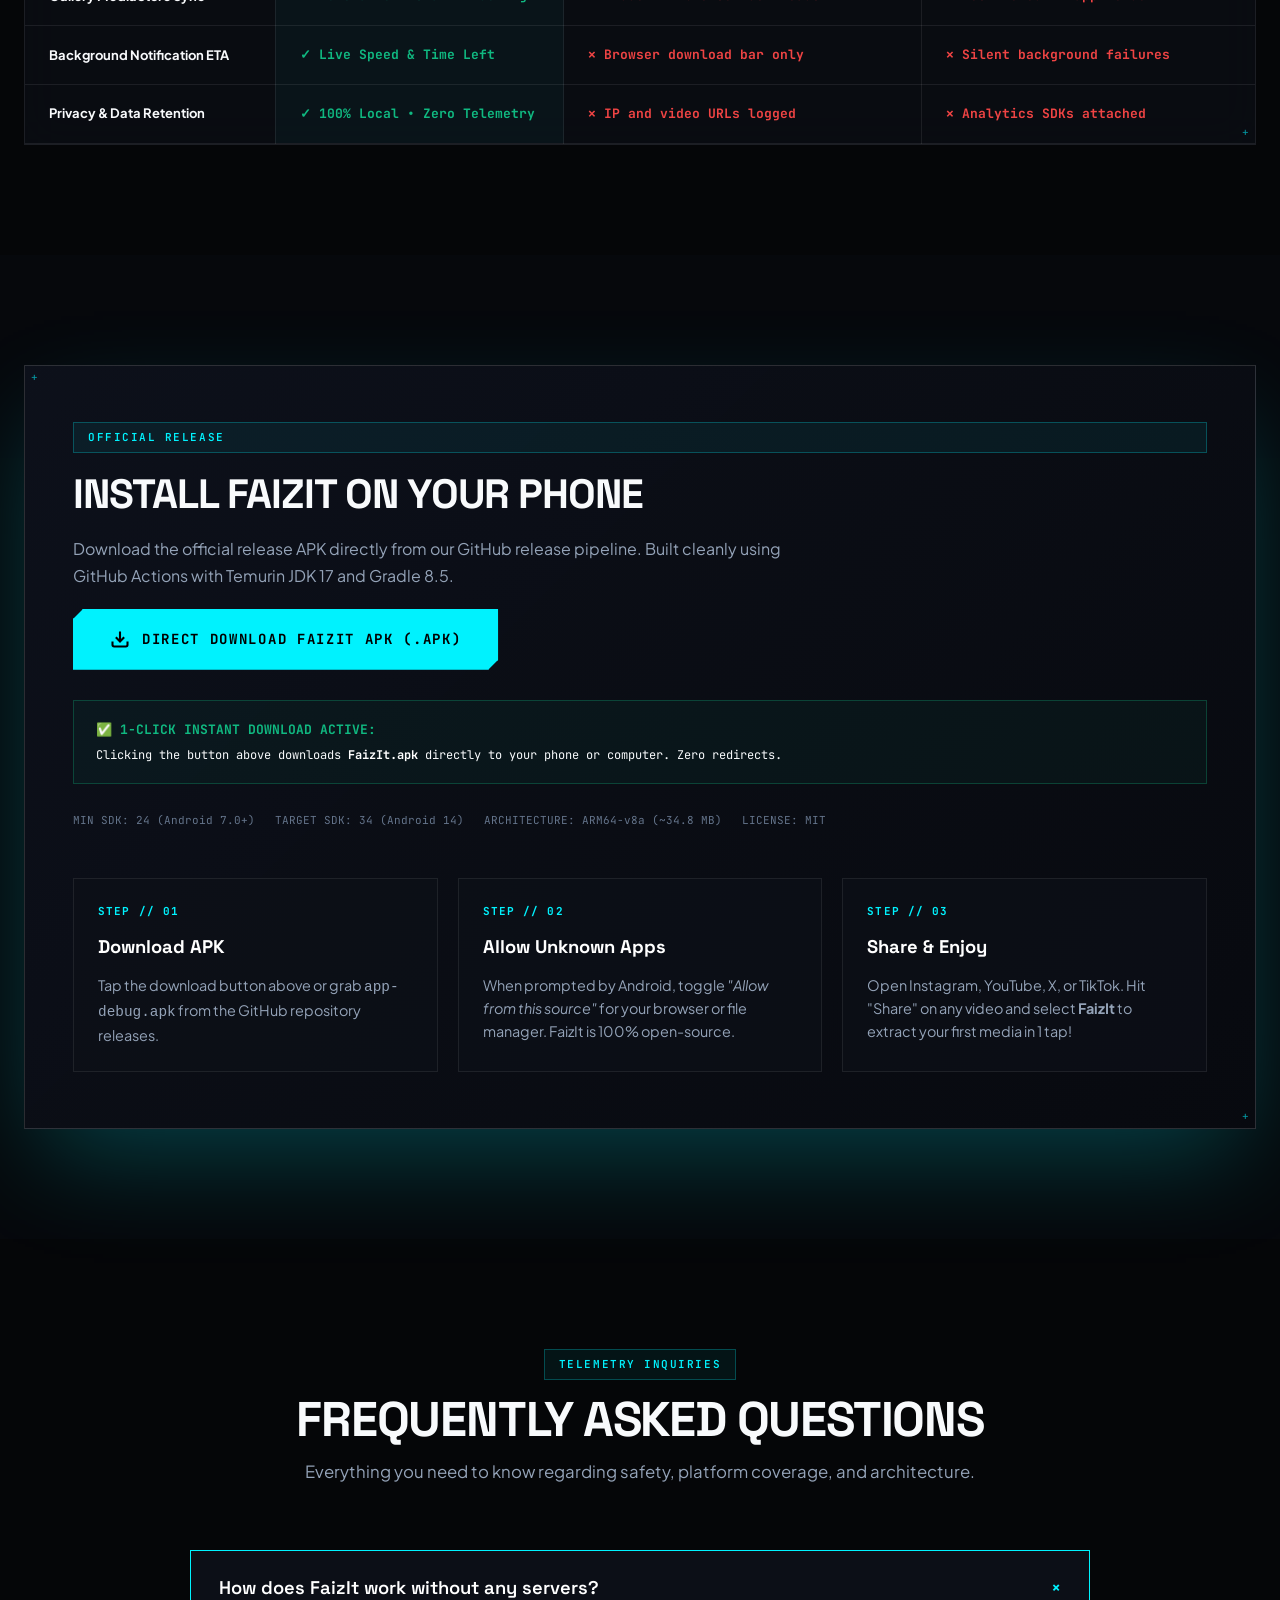
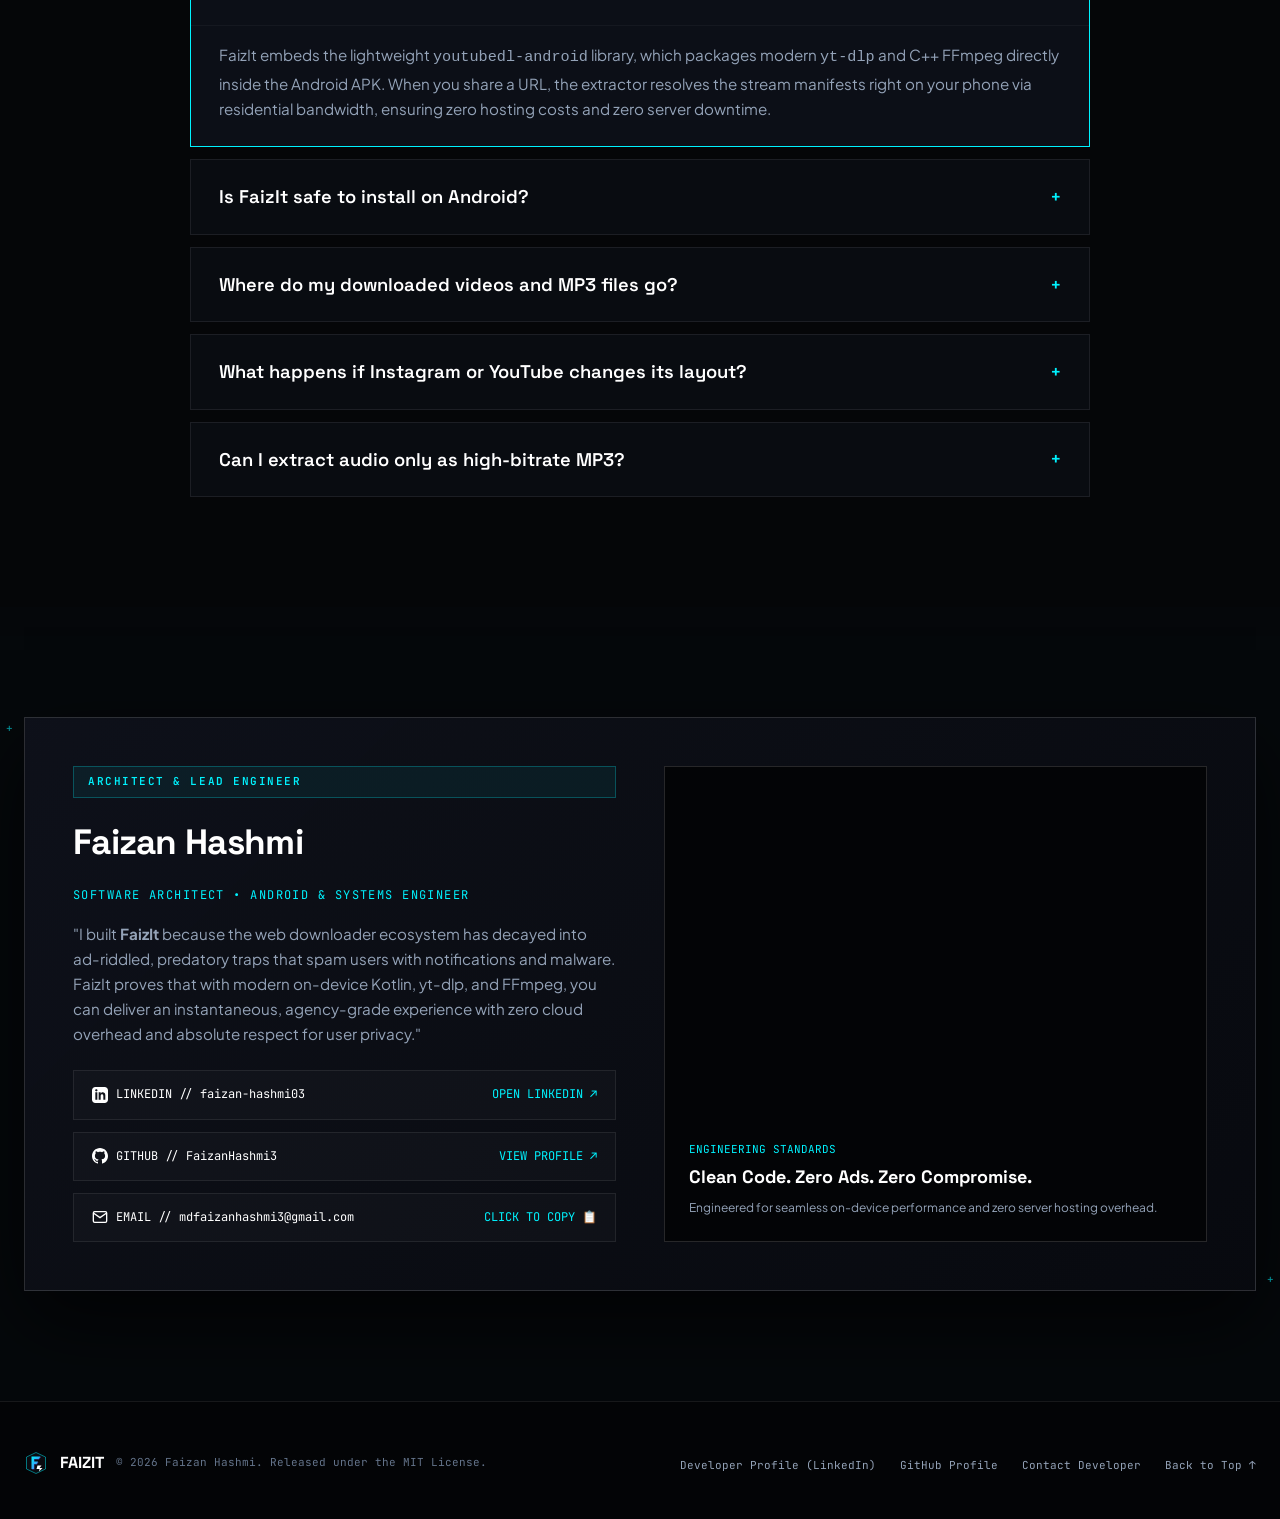
==== commit e728ff1e: "fix(download): link directly to CDN release APK and add Netlify redirects & headers" ====
--- a/website/index.html
+++ b/website/index.html
@@ -212,7 +212,7 @@
         </ul>
 
         <div class="nav-actions">
-          <a href="FaizIt.apk" download="FaizIt.apk" class="btn-nav-download" title="Direct Download FaizIt APK">
+          <a href="https://github.com/FaizanHashmi3/BlinkCatch/releases/download/v1.0.0/app-debug.apk" download="FaizIt.apk" class="btn-nav-download" title="Direct Download FaizIt APK">
             <svg width="14" height="14" viewBox="0 0 24 24" fill="none" stroke="currentColor" stroke-width="2.5"><path d="M21 15v4a2 2 0 0 1-2 2H5a2 2 0 0 1-2-2v-4"/><polyline points="7 10 12 15 17 10"/><line x1="12" y1="15" x2="12" y2="3"/></svg>
             <span class="btn-nav-text">DOWNLOAD APK</span>
           </a>
@@ -252,7 +252,7 @@
           </p>
 
           <div class="hero-cta-group">
-            <a href="FaizIt.apk" download="FaizIt.apk" class="btn-chamfer">
+            <a href="https://github.com/FaizanHashmi3/BlinkCatch/releases/download/v1.0.0/app-debug.apk" download="FaizIt.apk" class="btn-chamfer">
               <svg width="16" height="16" viewBox="0 0 24 24" fill="none" stroke="currentColor" stroke-width="2.5"><path d="M21 15v4a2 2 0 0 1-2 2H5a2 2 0 0 1-2-2v-4"/><polyline points="7 10 12 15 17 10"/><line x1="12" y1="15" x2="12" y2="3"/></svg>
               DOWNLOAD FAIZIT APK (DIRECT)
             </a>
@@ -610,7 +610,7 @@
             Skip the web browser entirely. FaizIt runs on your phone via Android's native Share Sheet with bundled yt-dlp & FFmpeg. 100% ad-free, 100% private.
           </p>
           <div style="margin-top: auto;">
-            <a href="FaizIt.apk" download="FaizIt.apk" class="btn-chamfer" style="padding: 10px 18px; font-size: 11px; width: 100%; justify-content: center;">
+            <a href="https://github.com/FaizanHashmi3/BlinkCatch/releases/download/v1.0.0/app-debug.apk" download="FaizIt.apk" class="btn-chamfer" style="padding: 10px 18px; font-size: 11px; width: 100%; justify-content: center;">
               DOWNLOAD FAIZIT APK (35MB)
             </a>
           </div>
@@ -917,7 +917,7 @@
             </p>
 
             <div class="download-btn-group">
-              <a href="FaizIt.apk" download="FaizIt.apk" class="btn-chamfer" style="padding: 18px 36px; font-size: 14px;">
+              <a href="https://github.com/FaizanHashmi3/BlinkCatch/releases/download/v1.0.0/app-debug.apk" download="FaizIt.apk" class="btn-chamfer" style="padding: 18px 36px; font-size: 14px;">
                 <svg width="20" height="20" viewBox="0 0 24 24" fill="none" stroke="currentColor" stroke-width="2.5"><path d="M21 15v4a2 2 0 0 1-2 2H5a2 2 0 0 1-2-2v-4"/><polyline points="7 10 12 15 17 10"/><line x1="12" y1="15" x2="12" y2="3"/></svg>
                 DIRECT DOWNLOAD FAIZIT APK (.APK)
               </a>
